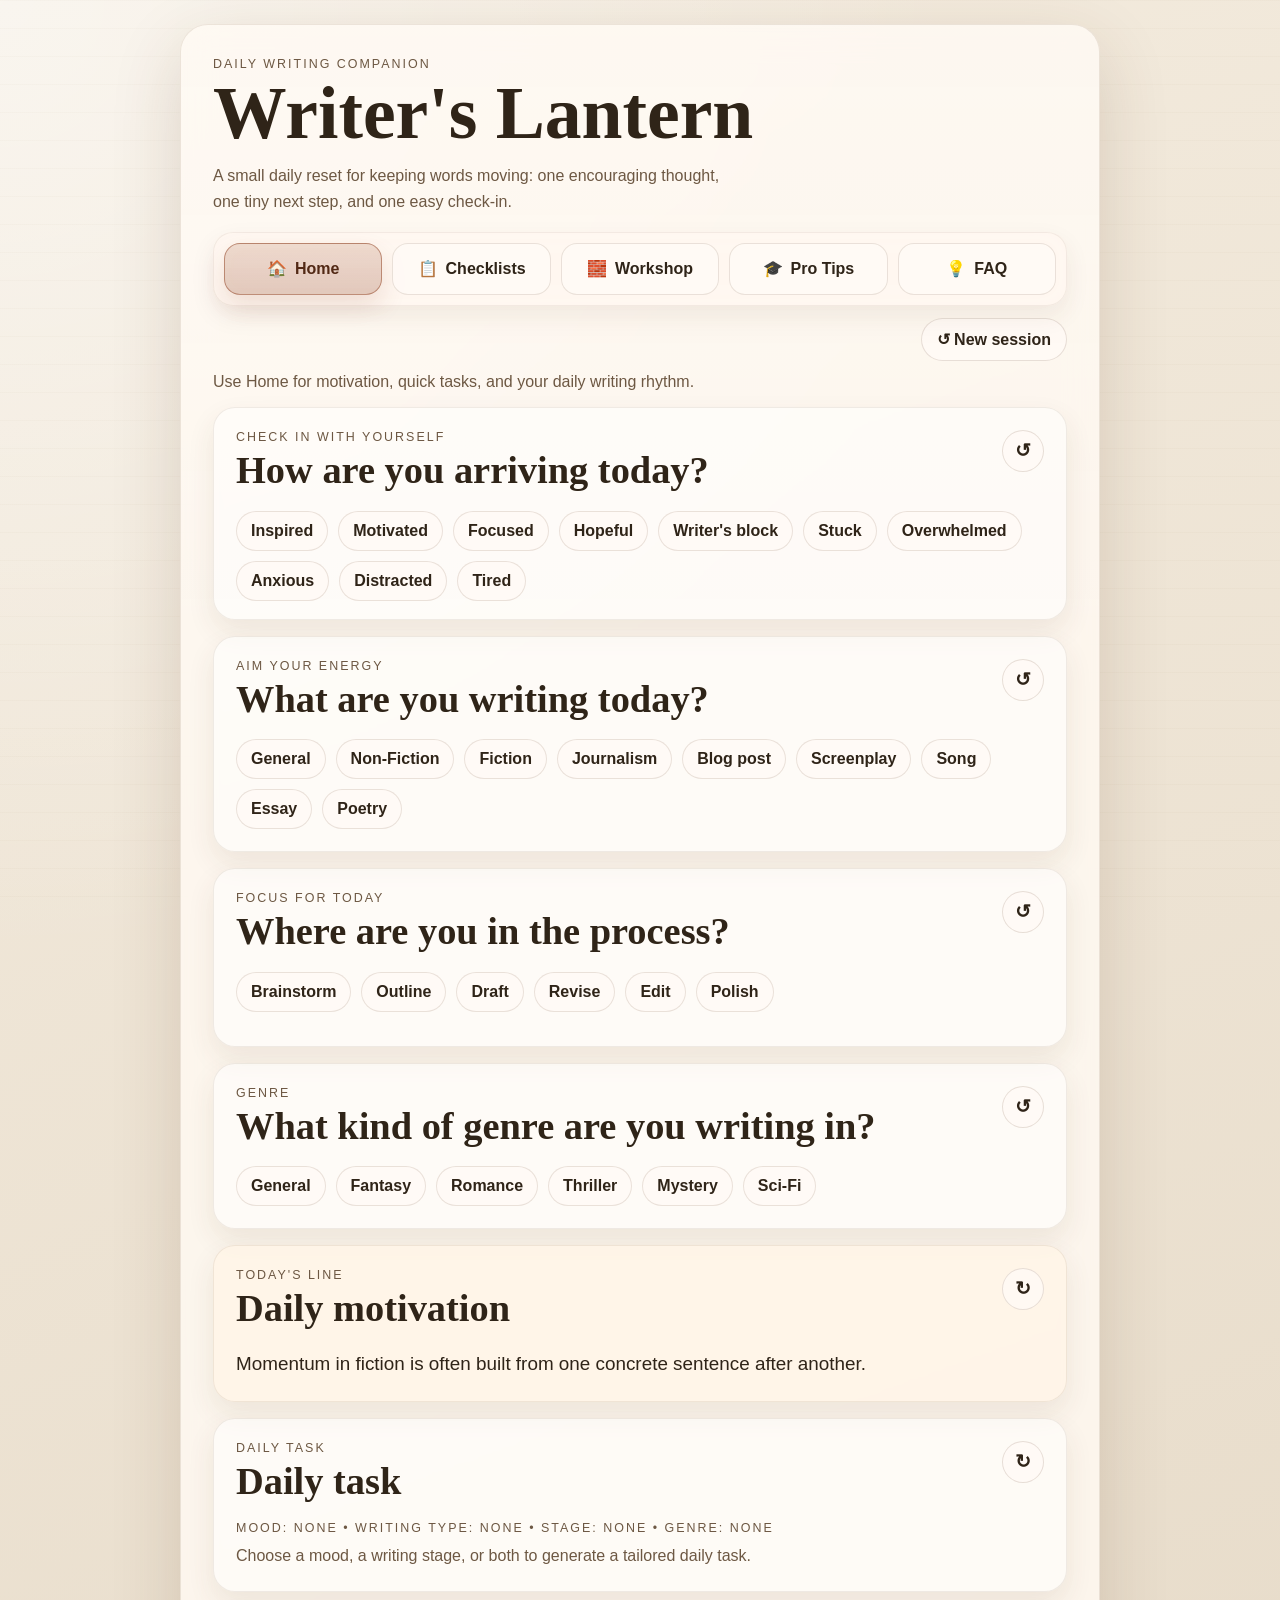
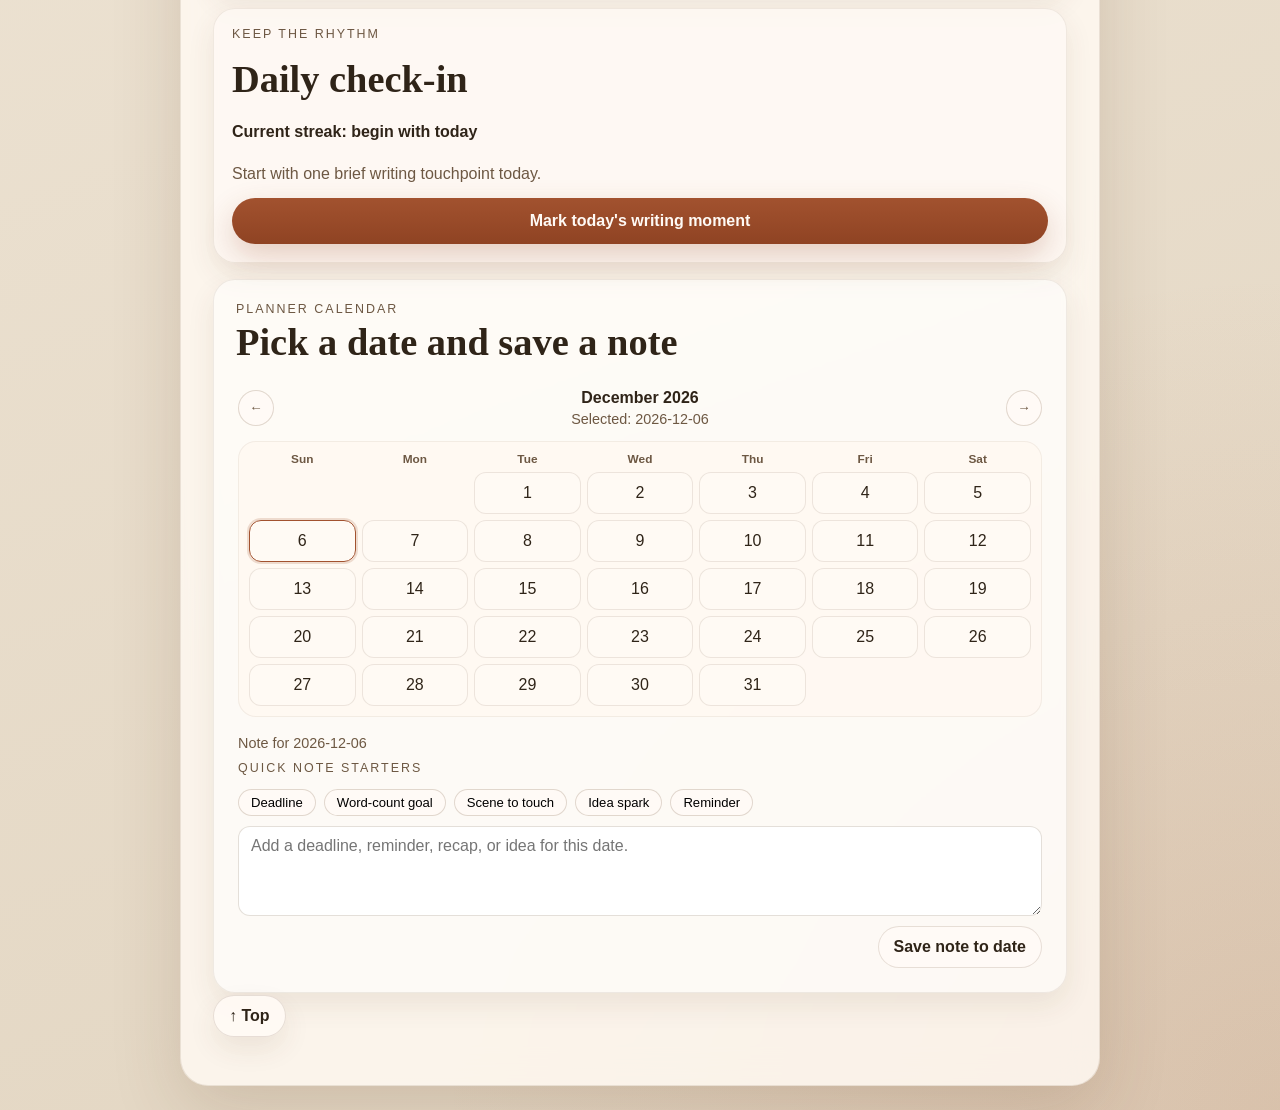
==== docs/index.html @ 7773a400 "style: keep mobile nav fully visible" ====
<!DOCTYPE html>
<html lang="en">
<head>
  <meta charset="UTF-8">
  <meta name="viewport" content="width=device-width, initial-scale=1.0">
  <title>Writer's Lantern</title>
  <style>
:root {
  --bg-top: #f4ecdf;
  --bg-bottom: #e2d5c1;
  --card: rgba(255, 250, 242, 0.84);
  --card-border: rgba(108, 78, 49, 0.12);
  --ink: #2f2418;
  --muted: #6d5843;
  --accent: #a2522f;
  --accent-strong: #8f4323;
  --panel: rgba(255, 255, 255, 0.52);
  --panel-strong: rgba(255, 244, 231, 0.82);
  --shadow: 0 24px 70px rgba(86, 52, 24, 0.16);
  --shadow-soft: 0 12px 28px rgba(86, 52, 24, 0.09);
}
* { box-sizing: border-box; }
body {
  margin: 0;
  min-height: 100vh;
  font-family: "Avenir Next", "Segoe UI", sans-serif;
  color: var(--ink);
  -webkit-font-smoothing: antialiased;
  text-rendering: optimizeLegibility;
  background:
    radial-gradient(circle at top left, rgba(255, 255, 255, 0.5), transparent 32%),
    radial-gradient(circle at bottom right, rgba(162, 82, 47, 0.15), transparent 28%),
    linear-gradient(160deg, var(--bg-top), var(--bg-bottom));
}
body::before {
  content: "";
  position: fixed;
  inset: 0;
  pointer-events: none;
  background-image: linear-gradient(rgba(84, 60, 39, 0.04) 1px, transparent 1px);
  background-size: 100% 28px;
  opacity: 0.5;
}
.app-shell {
  min-height: 100vh;
  display: grid;
  place-items: center;
  padding: 24px;
}
.card {
  width: min(920px, 100%);
  padding: 32px;
  border: 1px solid var(--card-border);
  border-radius: 28px;
  background: var(--card);
  backdrop-filter: blur(16px);
  box-shadow: var(--shadow);
  position: relative;
  overflow: hidden;
}
.card::after {
  content: "";
  position: absolute;
  inset: 0;
  pointer-events: none;
  background: linear-gradient(180deg, rgba(255,255,255,0.12), transparent 24%);
}
.card > * {
  position: relative;
  z-index: 1;
}
.eyebrow, .panel-label {
  margin: 0 0 8px;
  font-size: 0.78rem;
  letter-spacing: 0.16em;
  text-transform: uppercase;
  color: var(--muted);
}
h1, h2 {
  font-family: Georgia, "Times New Roman", serif;
  margin: 0;
  line-height: 0.95;
}
h1 { font-size: clamp(2.8rem, 7vw, 4.6rem); margin-bottom: 14px; }
h2 { font-size: clamp(1.8rem, 4.2vw, 2.4rem); margin-bottom: 10px; }
.intro, .motivation-message, .prompt-text, .streak-text, .checkin-note {
  margin: 0;
  line-height: 1.6;
  color: var(--ink);
}
.intro { max-width: 58ch; margin-bottom: 10px; color: var(--muted); }
.panel, .checkin-row {
  border-radius: 22px;
  padding: 22px;
  margin-top: 16px;
  border: 1px solid rgba(108, 78, 49, 0.1);
  box-shadow: var(--shadow-soft);
}
.top-nav {
  position: sticky;
  top: 12px;
  z-index: 20;
  display: grid;
  grid-template-columns: repeat(auto-fit, minmax(130px, 1fr));
  gap: 10px;
  margin: 18px 0 12px;
  padding: 10px;
  border-radius: 20px;
  background: rgba(255, 248, 241, 0.88);
  backdrop-filter: blur(14px);
  border: 1px solid rgba(108, 78, 49, 0.08);
  box-shadow: 0 10px 24px rgba(86, 52, 24, 0.08);
}
.utility-row {
  display: flex;
  justify-content: flex-end;
  margin-bottom: 12px;
}
.utility-row .secondary-button {
  display: inline-flex;
  align-items: center;
  gap: 6px;
}
.nav-button {
  border: 1px solid rgba(108, 78, 49, 0.14);
  border-radius: 16px;
  padding: 12px 10px;
  background: rgba(255, 250, 245, 0.9);
  color: var(--ink);
  font: inherit;
  font-weight: 700;
  cursor: pointer;
  display: flex;
  align-items: center;
  justify-content: center;
  gap: 8px;
  min-height: 52px;
  transition: transform 140ms ease, box-shadow 140ms ease, border-color 140ms ease, background 140ms ease;
}
.nav-button:hover,
.nav-button:focus-visible {
  transform: translateY(-1px);
  border-color: rgba(162, 82, 47, 0.4);
  box-shadow: 0 10px 24px rgba(86, 52, 24, 0.08);
}
.nav-button.is-active {
  background: linear-gradient(180deg, rgba(162, 82, 47, 0.18), rgba(143, 67, 35, 0.26));
  border-color: rgba(143, 67, 35, 0.5);
  color: #522915;
  box-shadow: 0 12px 26px rgba(143, 67, 35, 0.14);
}
.nav-icon {
  font-size: 1rem;
  line-height: 1;
}
.page-section { display: none; }
.page-section.is-active { display: block; }
.page-intro {
  margin: 10px 0 0;
  color: var(--muted);
}
.back-to-top {
  position: sticky;
  bottom: 16px;
  margin-top: 18px;
  margin-left: auto;
  display: inline-flex;
  align-items: center;
  justify-content: center;
  gap: 8px;
  box-shadow: var(--shadow-soft);
}
.panel-header-row {
  display: flex;
  align-items: start;
  justify-content: space-between;
  gap: 16px;
  margin-bottom: 12px;
}
.checklist-toggle {
  width: 100%;
  display: flex;
  align-items: center;
  justify-content: space-between;
  gap: 16px;
  border: 0;
  background: transparent;
  padding: 0;
  color: inherit;
  text-align: left;
  cursor: pointer;
}
.checklist-toggle-icon {
  font-size: 2rem;
  line-height: 1;
  color: var(--accent-strong);
}
.checklist-content {
  overflow: auto;
  transition: max-height 180ms ease, opacity 180ms ease, margin-top 180ms ease;
  max-height: 60vh;
  opacity: 1;
  margin-top: 12px;
  padding-right: 4px;
}
.checklist-content.is-collapsed {
  overflow: hidden;
  max-height: 0;
  opacity: 0;
  margin-top: 0;
  padding-right: 0;
}
.secondary-button, .genre-select {
  border: 1px solid rgba(108, 78, 49, 0.16);
  border-radius: 999px;
  background: rgba(255, 250, 245, 0.9);
  color: var(--ink);
  font: inherit;
}
.secondary-button {
  padding: 11px 15px;
  font-weight: 700;
  cursor: pointer;
}
.icon-button {
  width: 42px;
  height: 42px;
  min-width: 42px;
  display: inline-flex;
  align-items: center;
  justify-content: center;
  padding: 0;
  font-size: 1.2rem;
  line-height: 1;
}
.secondary-button:hover,
.secondary-button:focus-visible,
.genre-select:hover,
.genre-select:focus-visible,
.mood-button:hover,
.mood-button:focus-visible,
.mode-button:hover,
.mode-button:focus-visible,
.writing-type-button:hover,
.writing-type-button:focus-visible,
.genre-button:hover,
.genre-button:focus-visible {
  border-color: rgba(162, 82, 47, 0.45);
  box-shadow: 0 10px 24px rgba(86, 52, 24, 0.08);
}
.secondary-button:focus-visible,
.genre-select:focus-visible,
.mood-button:focus-visible,
.mode-button:focus-visible,
.writing-type-button:focus-visible,
.genre-button:focus-visible,
.checkin-button:focus-visible {
  outline: 3px solid rgba(162, 82, 47, 0.18);
  outline-offset: 2px;
}
.genre-select-wrap { display: flex; flex-direction: column; gap: 6px; min-width: 130px; }
.genre-label {
  font-size: 0.78rem;
  letter-spacing: 0.08em;
  text-transform: uppercase;
  color: var(--muted);
}
.genre-select { padding: 10px 14px; }
.checklist-sections { display: grid; gap: 14px; }
.checklist-group {
  padding: 16px;
  border-radius: 18px;
  background: rgba(255, 250, 245, 0.72);
  border: 1px solid rgba(108, 78, 49, 0.08);
}
.checklist-group-title { margin: 0 0 12px; font-size: 1.05rem; color: var(--ink); }
.checklist-items { display: grid; gap: 10px; }
.checklist-item {
  display: flex;
  gap: 10px;
  align-items: start;
  color: var(--muted);
  line-height: 1.45;
}
.checklist-item-rich span {
  display: grid;
  gap: 4px;
}
.checklist-help {
  display: block;
  color: var(--muted);
  font-size: 0.92rem;
  line-height: 1.45;
}
.checklist-reset-wrap {
  margin: 0 0 12px;
  display: flex;
  justify-content: flex-end;
  position: sticky;
  top: 0;
  z-index: 2;
  background: rgba(255, 250, 245, 0.92);
  padding-bottom: 8px;
}
.checklist-reset-button {
  padding: 9px 13px;
  font-size: 0.92rem;
}
.checklist-item input { margin-top: 3px; accent-color: var(--accent); }
.mood-panel { padding-bottom: 18px; }
.mood-picker { display: flex; flex-wrap: wrap; gap: 10px; }
.mood-button,
.mode-button,
.writing-type-button,
.genre-button {
  border: 1px solid rgba(108, 78, 49, 0.14);
  border-radius: 999px;
  padding: 10px 14px;
  background: rgba(255, 250, 245, 0.9);
  color: var(--ink);
  font: inherit;
  font-weight: 600;
  cursor: pointer;
  transition: transform 140ms ease, background 140ms ease, border-color 140ms ease, box-shadow 140ms ease;
}
.mood-button.is-active,
.mode-button.is-active,
.writing-type-button.is-active,
.genre-button.is-active {
  background: linear-gradient(180deg, rgba(162, 82, 47, 0.16), rgba(143, 67, 35, 0.22));
  border-color: rgba(143, 67, 35, 0.42);
}
.mode-note {
  margin-top: 12px;
}
.template-text {
  margin: 0;
  white-space: pre-line;
  color: var(--muted);
  line-height: 1.5;
}
.panel-highlight { background: var(--panel-strong); }
.panel-soft { background: var(--panel); }
.motivation-message { font-size: 1.18rem; }
.prompt-text { color: var(--muted); }
.checkin-row {
  display: flex;
  flex-direction: column;
  gap: 18px;
  background: rgba(255, 250, 245, 0.72);
  padding: 18px;
  border-radius: 22px;
  border: 1px solid rgba(108, 78, 49, 0.1);
}
.checkin-content {
  display: flex;
  flex-direction: column;
  gap: 12px;
}
.streak-text { font-weight: 700; margin-bottom: 4px; }
.checkin-note { color: var(--muted); }
.checkin-button {
  border: 0;
  border-radius: 999px;
  padding: 14px 18px;
  min-width: 220px;
  font: inherit;
  font-weight: 700;
  color: #fffaf5;
  background: linear-gradient(180deg, var(--accent), var(--accent-strong));
  box-shadow: 0 12px 30px rgba(143, 67, 35, 0.24);
  cursor: pointer;
  transition: transform 140ms ease, box-shadow 140ms ease, opacity 140ms ease;
}
.agenda-field {
  width: 100%;
  border: 1px solid rgba(108, 78, 49, 0.18);
  border-radius: 12px;
  padding: 10px 12px;
  font: inherit;
  resize: vertical;
  min-height: 60px;
}
.agenda-field.is-saved {
  border-color: rgba(23, 125, 61, 0.6);
  box-shadow: 0 0 0 2px rgba(23, 125, 61, 0.1);
}
.agenda-chips {
  border-top: 1px solid rgba(108, 78, 49, 0.12);
  padding-top: 12px;
  display: flex;
  flex-direction: column;
  gap: 6px;
}
.agenda-chip-list {
  display: flex;
  flex-wrap: wrap;
  gap: 8px;
}
.agenda-chip {
  border: 1px solid rgba(108, 78, 49, 0.2);
  border-radius: 999px;
  padding: 5px 12px;
  background: rgba(255, 250, 245, 0.9);
  font-size: 0.82rem;
  cursor: pointer;
}
.planner-calendar {
  display: flex;
  flex-direction: column;
  gap: 14px;
  padding: 6px 2px 2px;
}
.planner-calendar-header {
  display: flex;
  align-items: center;
  justify-content: space-between;
  gap: 10px;
}
.planner-calendar-title-wrap {
  flex: 1;
  text-align: center;
}
.planner-calendar-title {
  font-weight: 700;
}
.planner-calendar-subtitle,
.planner-note-label {
  margin: 4px 0 0;
  color: var(--muted);
  font-size: 0.9rem;
}
.calendar-nav {
  border: 1px solid rgba(108, 78, 49, 0.2);
  background: rgba(255, 250, 245, 0.9);
  color: var(--muted);
  border-radius: 50%;
  width: 36px;
  height: 36px;
  display: inline-flex;
  align-items: center;
  justify-content: center;
  font-weight: 700;
  cursor: pointer;
}
.planner-calendar-grid {
  display: grid;
  grid-template-columns: repeat(7, minmax(0, 1fr));
  gap: 6px;
  padding: 10px;
  border-radius: 18px;
  background: rgba(255, 248, 241, 0.72);
  border: 1px solid rgba(108, 78, 49, 0.08);
}
.planner-calendar-day-name {
  text-align: center;
  font-size: 0.74rem;
  font-weight: 700;
  color: var(--muted);
}
.planner-calendar-day {
  border: 1px solid rgba(108, 78, 49, 0.12);
  border-radius: 12px;
  min-height: 42px;
  background: rgba(255, 250, 245, 0.82);
  cursor: pointer;
  font: inherit;
  color: var(--ink);
  position: relative;
  transition: transform 120ms ease, border-color 120ms ease, box-shadow 120ms ease, background 120ms ease;
}
.planner-calendar-day:hover,
.planner-calendar-day:focus-visible {
  transform: translateY(-1px);
  border-color: rgba(162, 82, 47, 0.35);
  box-shadow: 0 8px 18px rgba(86, 52, 24, 0.08);
}
.planner-calendar-day.is-empty {
  visibility: hidden;
}
.planner-calendar-day.is-today {
  border-color: var(--accent);
}
.planner-calendar-day.is-selected {
  box-shadow: 0 0 0 2px rgba(162, 82, 47, 0.18);
  border-color: var(--accent);
}
.planner-calendar-day.is-logged {
  background: rgba(27, 143, 60, 0.14);
  border-color: rgba(27, 143, 60, 0.3);
}
.planner-calendar-day.has-note::after {
  content: "";
  position: absolute;
  bottom: 5px;
  left: 50%;
  transform: translateX(-50%);
  width: 6px;
  height: 6px;
  border-radius: 50%;
  background: var(--accent-strong);
}
.planner-note-panel {
  display: flex;
  flex-direction: column;
  gap: 10px;
}
.planner-chips {
  border-top: 0;
  padding-top: 0;
}
.planner-note-input {
  width: 100%;
  border: 1px solid rgba(108, 78, 49, 0.18);
  border-radius: 12px;
  padding: 10px 12px;
  font: inherit;
  resize: vertical;
  min-height: 90px;
}
.planner-note-actions {
  display: flex;
  flex-wrap: wrap;
  gap: 8px;
  justify-content: flex-end;
}
.checkin-button:hover:not(:disabled), .checkin-button:focus-visible:not(:disabled) {
  transform: translateY(-1px);
  box-shadow: 0 18px 34px rgba(143, 67, 35, 0.28);
}
.checkin-button:disabled { cursor: default; opacity: 0.72; }
@keyframes panelFlash {
  from { box-shadow: 0 0 0 0 rgba(162, 82, 47, 0.22); }
  to { box-shadow: none; }
}
.checklist-content:not(.is-collapsed) {
  animation: panelFlash 260ms ease;
}
@media (max-width: 720px) {
  .app-shell { padding: 12px; }
  .card {
    padding: 18px;
    border-radius: 22px;
  }
  .top-nav {
    top: 8px;
    display: grid;
    grid-template-columns: repeat(5, minmax(0, 1fr));
    overflow: visible;
    gap: 7px;
    padding: 7px;
    border-radius: 16px;
  }
  .nav-button {
    min-width: 0;
    min-height: 60px;
    font-size: 0.74rem;
    padding: 8px 5px;
    flex-direction: column;
    gap: 4px;
  }
  .nav-icon { font-size: 0.95rem; }
  .panel,
  .checkin-row {
    padding: 15px;
    margin-top: 12px;
    border-radius: 18px;
  }
  .panel-header-row {
    align-items: flex-start;
    flex-direction: row;
    justify-content: space-between;
    gap: 10px;
  }
  h2 {
    line-height: 1.05;
    font-size: clamp(1.55rem, 7vw, 2.05rem);
    margin-bottom: 6px;
  }
  .checklist-toggle-icon {
    font-size: 1.55rem;
  }
  .page-intro,
  .intro,
  .motivation-message,
  .prompt-text,
  .streak-text,
  .checkin-note { font-size: 0.97rem; }
  .mood-picker {
    gap: 8px;
  }
  .checkin-row {
    gap: 12px;
  }
  .checkin-content {
    gap: 8px;
  }
  .mood-button,
  .mode-button,
  .writing-type-button,
  .genre-button {
    min-height: 44px;
    padding: 10px 12px;
  }
  .secondary-button:not(.icon-button), .checkin-button, .genre-select-wrap, .genre-select {
    width: 100%;
    min-width: 0;
  }
  .icon-button {
    align-self: flex-start;
  }
  .planner-calendar-grid {
    gap: 5px;
    padding: 8px;
  }
  .planner-calendar-day {
    min-height: 38px;
    border-radius: 10px;
    font-size: 0.92rem;
  }
  .planner-note-actions {
    flex-direction: column;
    align-items: stretch;
  }
  .back-to-top {
    position: static;
    width: 100%;
    margin-top: 14px;
  }
}
  </style>
</head>
<body>
  <main class="app-shell">
    <section class="card" aria-labelledby="app-title">
      <p class="eyebrow">Daily writing companion</p>
      <h1 id="app-title">Writer's Lantern</h1>
      <p class="intro">
        A small daily reset for keeping words moving: one encouraging thought, one tiny next step,
        and one easy check-in.
      </p>

      <nav class="top-nav" aria-label="App sections">
        <button class="nav-button is-active" type="button" data-page="home"><span class="nav-icon">🏠</span><span>Home</span></button>
        <button class="nav-button" type="button" data-page="checklists"><span class="nav-icon">📋</span><span>Checklists</span></button>
        <button class="nav-button" type="button" data-page="builders"><span class="nav-icon">🧱</span><span>Workshop</span></button>
        <button class="nav-button" type="button" data-page="protips"><span class="nav-icon">🎓</span><span>Pro Tips</span></button>
        <button class="nav-button" type="button" data-page="faq"><span class="nav-icon">💡</span><span>FAQ</span></button>
      </nav>

      <div class="utility-row">
        <button id="clear-all-button" class="secondary-button" type="button" title="Clear all selections and collapse panels">↺ New session</button>
      </div>

      <section id="page-home" class="page-section is-active" aria-label="Home page">
        <p class="page-intro">Use Home for motivation, quick tasks, and your daily writing rhythm.</p>
        <section class="panel panel-soft mood-panel" aria-labelledby="mood-heading">
          <div class="panel-header-row">
            <div>
              <p class="panel-label">Check in with yourself</p>
              <h2 id="mood-heading">How are you arriving today?</h2>
            </div>
            <button id="mood-reset-button" class="secondary-button icon-button" type="button" aria-label="Clear selected mood" title="Clear selected mood">↺</button>
          </div>
          <div id="mood-picker" class="mood-picker" role="radiogroup" aria-label="Choose your writing mood">
            <button class="mood-button" type="button" data-mood="inspired">Inspired</button>
            <button class="mood-button" type="button" data-mood="motivated">Motivated</button>
            <button class="mood-button" type="button" data-mood="focused">Focused</button>
            <button class="mood-button" type="button" data-mood="hopeful">Hopeful</button>
            <button class="mood-button" type="button" data-mood="blocked">Writer's block</button>
            <button class="mood-button" type="button" data-mood="stuck">Stuck</button>
            <button class="mood-button" type="button" data-mood="overwhelmed">Overwhelmed</button>
            <button class="mood-button" type="button" data-mood="anxious">Anxious</button>
            <button class="mood-button" type="button" data-mood="distracted">Distracted</button>
            <button class="mood-button" type="button" data-mood="tired">Tired</button>
          </div>
        </section>

        <section class="panel panel-soft" aria-labelledby="writing-type-heading">
          <div class="panel-header-row">
            <div>
              <p class="panel-label">Aim your energy</p>
              <h2 id="writing-type-heading">What are you writing today?</h2>
            </div>
            <button id="writing-type-reset-button" class="secondary-button icon-button" type="button" aria-label="Clear selected writing type" title="Clear selected writing type">↺</button>
          </div>
          <div id="writing-type-picker" class="mood-picker" role="radiogroup" aria-label="Choose your writing type">
            <button class="writing-type-button" type="button" data-writing-type="general">General</button>
            <button class="writing-type-button" type="button" data-writing-type="nonfiction">Non-Fiction</button>
            <button class="writing-type-button" type="button" data-writing-type="fiction">Fiction</button>
            <button class="writing-type-button" type="button" data-writing-type="journalism">Journalism</button>
            <button class="writing-type-button" type="button" data-writing-type="blog">Blog post</button>
            <button class="writing-type-button" type="button" data-writing-type="screenplay">Screenplay</button>
            <button class="writing-type-button" type="button" data-writing-type="song">Song</button>
            <button class="writing-type-button" type="button" data-writing-type="essay">Essay</button>
            <button class="writing-type-button" type="button" data-writing-type="poetry">Poetry</button>
          </div>
        </section>

        <section class="panel panel-soft" aria-labelledby="mode-heading">
          <div class="panel-header-row">
            <div>
              <p class="panel-label">Focus for today</p>
              <h2 id="mode-heading">Where are you in the process?</h2>
            </div>
            <button id="stage-reset-button" class="secondary-button icon-button" type="button" aria-label="Clear selected writing stage" title="Clear selected writing stage">↺</button>
          </div>
          <div id="mode-picker" class="mood-picker" role="radiogroup" aria-label="Choose your writing mode">
            <button class="mode-button" type="button" data-mode="brainstorm">Brainstorm</button>
            <button class="mode-button" type="button" data-mode="outline">Outline</button>
            <button class="mode-button" type="button" data-mode="draft">Draft</button>
            <button class="mode-button" type="button" data-mode="revise">Revise</button>
            <button class="mode-button" type="button" data-mode="edit">Edit</button>
            <button class="mode-button" type="button" data-mode="polish">Polish</button>
          </div>
          <p id="mode-note" class="prompt-text mode-note"></p>
        </section>

        <section class="panel panel-soft" aria-labelledby="genre-home-heading">
          <div class="panel-header-row">
            <div>
              <p class="panel-label">Genre</p>
              <h2 id="genre-home-heading">What kind of genre are you writing in?</h2>
            </div>
            <button id="genre-reset-button" class="secondary-button icon-button" type="button" aria-label="Clear selected genre" title="Clear selected genre">↺</button>
          </div>
          <div id="genre-picker" class="mood-picker" role="radiogroup" aria-label="Choose your genre">
            <button class="genre-button" type="button" data-genre="general">General</button>
            <button class="genre-button" type="button" data-genre="fantasy">Fantasy</button>
            <button class="genre-button" type="button" data-genre="romance">Romance</button>
            <button class="genre-button" type="button" data-genre="thriller">Thriller</button>
            <button class="genre-button" type="button" data-genre="mystery">Mystery</button>
            <button class="genre-button" type="button" data-genre="scifi">Sci-Fi</button>
          </div>
        </section>

        <section class="panel panel-highlight" aria-labelledby="motivation-heading">
          <div class="panel-header-row">
            <div>
              <p class="panel-label">Today's line</p>
              <h2 id="motivation-heading">Daily motivation</h2>
            </div>
            <button id="motivation-generate-button" class="secondary-button icon-button" type="button" aria-label="Generate another daily motivation" title="Generate another daily motivation">↻</button>
          </div>
          <p id="motivation-message" class="motivation-message">Choose a mood to generate today’s writer motivation.</p>
        </section>

        <section class="panel panel-soft" aria-labelledby="prompt-heading">
          <div class="panel-header-row">
            <div>
              <p class="panel-label">Daily task</p>
              <h2 id="prompt-heading">What to write next</h2>
            </div>
            <button id="generate-button" class="secondary-button icon-button" type="button" aria-label="Generate another nudge" title="Generate another nudge">↻</button>
          </div>
          <p id="quick-task-context" class="panel-label">Shaped by your mood, writing type, stage, and genre</p>
          <p id="writing-prompt" class="prompt-text"></p>
        </section>

        <section class="checkin-row" aria-labelledby="checkin-heading">
          <div class="checkin-content">
            <p class="panel-label">Keep the rhythm</p>
            <h2 id="checkin-heading">Daily check-in</h2>
            <p id="streak-text" class="streak-text"></p>
            <p id="checkin-note" class="checkin-note"></p>
            <button id="checkin-button" class="checkin-button" type="button">Mark today's writing moment</button>
          </div>
        </section>

        <section class="panel panel-soft" aria-labelledby="planner-calendar-heading">
          <div class="panel-header-row">
            <div>
              <p class="panel-label">Planner calendar</p>
              <h2 id="planner-calendar-heading">Pick a date and save a note</h2>
            </div>
          </div>
          <div class="planner-calendar">
            <div class="planner-calendar-header">
              <button id="calendar-prev" class="calendar-nav" type="button" aria-label="Previous month">←</button>
              <div class="planner-calendar-title-wrap">
                <div id="planner-calendar-title" class="planner-calendar-title"></div>
                <p id="planner-calendar-subtitle" class="planner-calendar-subtitle">Select a date for a reminder, deadline, or idea.</p>
              </div>
              <button id="calendar-next" class="calendar-nav" type="button" aria-label="Next month">→</button>
            </div>
            <div id="planner-calendar-grid" class="planner-calendar-grid" role="grid" aria-live="polite"></div>
            <div class="planner-note-panel">
              <p id="planner-note-label" class="planner-note-label">Note for selected date</p>
              <div class="agenda-chips planner-chips">
                <p class="panel-label">Quick note starters</p>
                <div class="agenda-chip-list">
                  <button type="button" class="agenda-chip" data-agenda-chip="Deadline: ">Deadline</button>
                  <button type="button" class="agenda-chip" data-agenda-chip="Word-count goal: ">Word-count goal</button>
                  <button type="button" class="agenda-chip" data-agenda-chip="Scene to touch: ">Scene to touch</button>
                  <button type="button" class="agenda-chip" data-agenda-chip="Idea spark: ">Idea spark</button>
                  <button type="button" class="agenda-chip" data-agenda-chip="Reminder: ">Reminder</button>
                </div>
              </div>
              <textarea id="planner-note-input" class="planner-note-input" rows="3" placeholder="Add a deadline, reminder, recap, or idea for this date."></textarea>
              <div class="planner-note-actions">
                <button id="planner-note-save" class="secondary-button" type="button">Save note to date</button>
              </div>
            </div>
          </div>
        </section>
      </section>

      <section id="page-builders" class="page-section" aria-label="Builders page">
        <p class="page-intro">Use Workshop to build the core parts of what you're writing, one important step at a time.</p>

        <section class="panel panel-soft" aria-labelledby="story-builder-heading">
          <button id="story-builder-toggle" class="checklist-toggle" type="button" aria-expanded="false" aria-controls="story-builder-content">
            <span>
              <p class="panel-label">Story</p>
              <h2 id="story-builder-heading">Build your story</h2>
            </span>
            <span id="story-builder-toggle-icon" class="checklist-toggle-icon">+</span>
          </button>
          <div id="story-builder-content" class="checklist-content is-collapsed">
            <div id="story-builder-sections" class="checklist-sections"></div>
          </div>
        </section>

        <section class="panel panel-soft" aria-labelledby="character-builder-heading">
        <button id="character-builder-toggle" class="checklist-toggle" type="button" aria-expanded="false" aria-controls="character-builder-content">
          <span>
            <p class="panel-label">Character</p>
            <h2 id="character-builder-heading">Build your character</h2>
          </span>
          <span id="character-builder-toggle-icon" class="checklist-toggle-icon">+</span>
        </button>
        <div id="character-builder-content" class="checklist-content is-collapsed">
          <div id="character-builder-sections" class="checklist-sections"></div>
        </div>
      </section>

      <section class="panel panel-soft" aria-labelledby="scene-builder-heading">
        <button id="scene-builder-toggle" class="checklist-toggle" type="button" aria-expanded="false" aria-controls="scene-builder-content">
          <span>
            <p class="panel-label">Scene</p>
            <h2 id="scene-builder-heading">Build your scene</h2>
          </span>
          <span id="scene-builder-toggle-icon" class="checklist-toggle-icon">+</span>
        </button>
        <div id="scene-builder-content" class="checklist-content is-collapsed">
          <div id="scene-builder-sections" class="checklist-sections"></div>
        </div>
      </section>

      </section>

      <section id="page-checklists" class="page-section" aria-label="Checklists page">
        <p class="page-intro">Use Checklists to review the essentials of what you're writing so you do not miss important steps.</p>

        <section class="panel panel-soft" aria-labelledby="checklist-heading">
          <button id="checklist-toggle" class="checklist-toggle" type="button" aria-expanded="false" aria-controls="checklist-content">
            <span>
              <h2 id="checklist-heading">Writer's checklist</h2>
            </span>
            <span id="checklist-toggle-icon" class="checklist-toggle-icon">+</span>
          </button>
          <div id="checklist-content" class="checklist-content is-collapsed">
            <div id="checklist-sections" class="checklist-sections"></div>
          </div>
        </section>

        <section class="panel panel-soft" aria-labelledby="first-chapter-heading">
          <button id="first-chapter-toggle" class="checklist-toggle" type="button" aria-expanded="false" aria-controls="first-chapter-content">
            <span>
              <h2 id="first-chapter-heading">Opening</h2>
            </span>
            <span id="first-chapter-toggle-icon" class="checklist-toggle-icon">+</span>
          </button>
          <div id="first-chapter-content" class="checklist-content is-collapsed">
            <div id="first-chapter-sections" class="checklist-sections"></div>
          </div>
        </section>

        <section class="panel panel-soft" aria-labelledby="revision-checklist-heading">
          <button id="revision-checklist-toggle" class="checklist-toggle" type="button" aria-expanded="false" aria-controls="revision-checklist-content">
            <span>
              <h2 id="revision-checklist-heading">Revision</h2>
            </span>
            <span id="revision-checklist-toggle-icon" class="checklist-toggle-icon">+</span>
          </button>
          <div id="revision-checklist-content" class="checklist-content is-collapsed">
            <div id="revision-checklist-sections" class="checklist-sections"></div>
          </div>
        </section>

        <section class="panel panel-soft" aria-labelledby="plot-hole-heading">
          <button id="plot-hole-toggle" class="checklist-toggle" type="button" aria-expanded="false" aria-controls="plot-hole-content">
            <span>
              <h2 id="plot-hole-heading">Structure</h2>
            </span>
            <span id="plot-hole-toggle-icon" class="checklist-toggle-icon">+</span>
          </button>
          <div id="plot-hole-content" class="checklist-content is-collapsed">
            <div id="plot-hole-sections" class="checklist-sections"></div>
          </div>
        </section>

        <section class="panel panel-soft" aria-labelledby="character-consistency-heading">
          <button id="character-consistency-toggle" class="checklist-toggle" type="button" aria-expanded="false" aria-controls="character-consistency-content">
            <span>
              <h2 id="character-consistency-heading">Voice & consistency</h2>
            </span>
            <span id="character-consistency-toggle-icon" class="checklist-toggle-icon">+</span>
          </button>
          <div id="character-consistency-content" class="checklist-content is-collapsed">
            <div id="character-consistency-sections" class="checklist-sections"></div>
          </div>
        </section>
      </section>

      <section id="page-protips" class="page-section" aria-label="Pro tips page">
        <p class="page-intro">Use Pro Tips for professional craft advice and stronger starter templates.</p>

        <section class="panel panel-soft" aria-labelledby="template-heading">
          <button id="template-toggle" class="checklist-toggle" type="button" aria-expanded="false" aria-controls="template-content">
            <span>
              <p class="panel-label">Templates</p>
              <h2 id="template-heading">Professional starter templates</h2>
            </span>
            <span id="template-toggle-icon" class="checklist-toggle-icon">+</span>
          </button>
          <div id="template-content" class="checklist-content is-collapsed">
            <div id="template-sections" class="checklist-sections"></div>
          </div>
        </section>

        <section class="panel panel-soft" aria-labelledby="pro-tips-heading">
          <button id="pro-tips-toggle" class="checklist-toggle" type="button" aria-expanded="false" aria-controls="pro-tips-content">
            <span>
              <p class="panel-label">Professional craft</p>
              <h2 id="pro-tips-heading">Professional tips</h2>
            </span>
            <span id="pro-tips-toggle-icon" class="checklist-toggle-icon">+</span>
          </button>
          <div id="pro-tips-content" class="checklist-content is-collapsed">
            <div id="pro-tips-sections" class="checklist-sections"></div>
          </div>
        </section>

        <section class="panel panel-soft" aria-labelledby="craft-guide-heading">
          <button id="craft-guide-toggle" class="checklist-toggle" type="button" aria-expanded="false" aria-controls="craft-guide-content">
            <span>
              <p class="panel-label">Writing craft</p>
              <h2 id="craft-guide-heading">Grammar + style guide</h2>
            </span>
            <span id="craft-guide-toggle-icon" class="checklist-toggle-icon">+</span>
          </button>
          <div id="craft-guide-content" class="checklist-content is-collapsed">
            <div id="craft-guide-sections" class="checklist-sections"></div>
          </div>
        </section>
      </section>

      <section id="page-faq" class="page-section" aria-label="Help page">
        <p class="page-intro">Use Help like a support center: troubleshoot first, check unfamiliar terms, then browse common questions.</p>

        <section class="panel panel-soft" aria-labelledby="problem-heading">
          <button id="problem-toggle" class="checklist-toggle" type="button" aria-expanded="false" aria-controls="problem-content">
            <span>
              <p class="panel-label">Problems</p>
              <h2 id="problem-heading">I'm stuck because…</h2>
            </span>
            <span id="problem-toggle-icon" class="checklist-toggle-icon">+</span>
          </button>
          <div id="problem-content" class="checklist-content is-collapsed">
            <div id="problem-sections" class="checklist-sections"></div>
          </div>
        </section>

        <section class="panel panel-soft" aria-labelledby="terms-guide-heading">
          <button id="terms-guide-toggle" class="checklist-toggle" type="button" aria-expanded="false" aria-controls="terms-guide-content">
            <span>
              <p class="panel-label">Glossary</p>
              <h2 id="terms-guide-heading">Common terms</h2>
            </span>
            <span id="terms-guide-toggle-icon" class="checklist-toggle-icon">+</span>
          </button>
          <div id="terms-guide-content" class="checklist-content is-collapsed">
            <div id="terms-guide-sections" class="checklist-sections"></div>
          </div>
        </section>

        <section class="panel panel-soft" aria-labelledby="faq-heading">
          <button id="faq-toggle" class="checklist-toggle" type="button" aria-expanded="false" aria-controls="faq-content">
            <span>
              <p class="panel-label">Quick answers</p>
              <h2 id="faq-heading">FAQ</h2>
            </span>
            <span id="faq-toggle-icon" class="checklist-toggle-icon">+</span>
          </button>
          <div id="faq-content" class="checklist-content is-collapsed">
            <div id="faq-sections" class="checklist-sections"></div>
          </div>
        </section>

      </section>

      <button id="back-to-top" class="secondary-button back-to-top" type="button">↑ Top</button>
    </section>
  </main>

  <script>
(function () {
  if (typeof Element !== "undefined" && !Element.prototype.matches) {
    Element.prototype.matches = Element.prototype.msMatchesSelector || Element.prototype.webkitMatchesSelector;
  }
  if (typeof Element !== "undefined" && !Element.prototype.closest) {
    Element.prototype.closest = function (selector) {
      var el = this;
      while (el && el.nodeType === 1) {
        if (el.matches && el.matches(selector)) {
          return el;
        }
        el = el.parentElement || el.parentNode;
      }
      return null;
    };
  }
})();

window.WRITER_LANTERN_DATA = {
  motivations: [
    "A page does not need brilliance first. It needs existence first.",
    "A small scene written today does more for your novel than a perfect plan postponed again.",
    "Consistency teaches the story that you are coming back for it.",
    "Ten honest minutes can reopen a book that felt shut.",
    "Momentum in fiction is often built from one concrete sentence after another.",
    "The draft only asks for contact today, not completion.",
    "Writers keep faith with a project by returning before they feel fully ready.",
    "A tiny win still counts as proof that the work is alive.",
    "You do not need a breakthrough to make progress. You need a next line.",
    "Habit is a quieter engine than inspiration, but it carries books farther."
  ],
  moodMotivations: {
    stuck: [
      "If you feel stuck, shrink the doorway. Enter with one sentence, not a solution.",
      "Being stuck usually means the story needs movement, not judgment.",
      "You do not have to solve the whole chapter. Unblock one beat.",
      "Professional writers often move forward before they feel certain. Certainty usually arrives after motion.",
      "If the book feels foggy, return to one clear desire, one obstacle, one consequence.",
      "A scene can restart with a single choice. Find the choice and the page will usually reopen.",
      "When you feel trapped, make the story more specific, not more complicated.",
      "The next useful sentence is usually simpler than the one you are waiting for."
    ],
    tired: [
      "A tired writing day can still hold one honest paragraph.",
      "Low energy does not cancel the work. It just changes the size of today's win.",
      "When tired, aim for contact with the story, not intensity.",
      "Many books are finished by writers who learned to work in small, repeatable units.",
      "You do not need a marathon session today. You need a return.",
      "A little progress made calmly is worth more than an ideal session that never happens.",
      "Protect the habit on low-energy days; the bigger days can build on it later.",
      "Some of the best drafting advice is boring and true: sit down, do a little, come back tomorrow."
    ],
    ready: [
      "Use your momentum before perfection starts negotiating with it.",
      "When you're ready, go straight to the live wire in the scene.",
      "This is a good day to be brave before you are polished.",
      "Momentum is precious. Spend it on the page, not on worrying whether the page deserves it.",
      "Go where the pressure is highest. Strong fiction usually lives there.",
      "If you have energy today, draft the scene that changes the story's direction.",
      "A strong writing day is a good time to deepen conflict, sharpen desire, and raise stakes.",
      "Professional-level work often comes from following energy toward the most alive part of the book."
    ],
    anxious: [
      "Anxiety gets quieter once the page becomes specific.",
      "You are allowed to write badly while finding the true version.",
      "Give the fear a smaller target: one paragraph, one choice, one image.",
      "Drafting and judging are different jobs. Let drafting win for the next few minutes.",
      "You are not trying to prove you can write a whole book right now. You are writing one workable moment.",
      "Many bestselling books began as imperfect pages protected from early criticism.",
      "When the pressure spikes, narrow the task until it feels safe enough to begin.",
      "Fear often fades when the character's problem becomes more important than your self-consciousness."
    ],
    overwhelmed: [
      "When everything feels too big, reduce the work to one clear move.",
      "Overwhelm often means the task is blurry. Make it smaller and sharper.",
      "You do not need to hold the whole book at once. Hold the next beat.",
      "A useful writing day can begin with one decision, not ten.",
      "Professional progress often comes from narrowing scope before rebuilding momentum."
    ],
    uninspired: [
      "Inspiration is helpful, but return is stronger.",
      "You can write your way into interest by making the moment more specific.",
      "Curiosity often appears after the work starts, not before.",
      "If the spark is low, look for friction, surprise, or contradiction on the page.",
      "Books are often built by craft on the days mood does not cooperate."
    ],
    distracted: [
      "A distracted day needs a narrower doorway, not a harsher voice.",
      "Choose one task the brain can actually hold and finish that first.",
      "Attention returns faster when the next action is concrete.",
      "Do one clean unit of work before deciding the day is lost.",
      "A focused five minutes still counts."
    ],
    inspired: [
      "Inspiration is easiest to keep when you spend it on the page quickly.",
      "An inspired day is a good day to chase the image, conflict, or scene with the most life in it.",
      "Use inspiration before perfection starts slowing it down.",
      "When the spark is there, go straight to the part of the story that feels most alive.",
      "Inspiration becomes progress when it turns into concrete pages."
    ],
    motivated: [
      "Motivation is most useful when it becomes a clear next step.",
      "A motivated writing day is a good day to move the story, not just think about it.",
      "Use motivation on the work that matters most before it gets scattered.",
      "Momentum grows when motivation meets a specific task.",
      "Let today be about progress, not just intention."
    ],
    focused: [
      "Focus is a gift—spend it on the part of the book that most needs clarity or pressure.",
      "A focused day is a good day to make one important part of the story stronger.",
      "Use concentration on the scene, beat, or passage that will move the book most.",
      "Focused work often comes from choosing one target and staying with it.",
      "When focus is available, use it on the work with the highest story value."
    ],
    hopeful: [
      "Hope is fuel. Use it to move the story one real step forward.",
      "A hopeful writing day is a good day to reconnect with the promise of the book.",
      "Let optimism make you brave enough to begin, not precious enough to stall.",
      "Return to what made you love the idea in the first place.",
      "Hope works best when it becomes action on the page."
    ]
  },
  moodPrompts: {
    stuck: [
      "Write one sentence about what is blocking the scene, then write the next thing that physically happens.",
      "Skip the beginning and write the most change-filled moment first.",
      "Let one character say the thing everyone in the scene is avoiding.",
      "Name the protagonist's scene goal, then write the force pushing against it.",
      "If the plot feels frozen, introduce a deadline, interruption, or unwanted arrival.",
      "Draft the turning point first. Build the setup later.",
      "Ask what would make this moment worse, then put that on the page.",
      "Force a decision: choose, refuse, confess, run, hide, or attack.",
      "Write the next irreversible action, not the next explanation."
    ],
    tired: [
      "Write only three sentences: where your character is, what they want, what interrupts them.",
      "Add one sensory detail and one action beat to your current draft, then stop if you want.",
      "Set a two-minute timer and write a very rough version of the next paragraph.",
      "Write the simplest possible scene summary, then turn one line into prose.",
      "Describe the room, the mood, and the problem in under five lines.",
      "Write one line of dialogue, one reaction, and one consequence.",
      "Open your draft and only fix clarity: who, what, where.",
      "Give yourself permission to write a placeholder version of the next scene.",
      "Write the smallest useful piece of the book you can finish today."
    ],
    ready: [
      "Jump straight into the sharpest moment you've been saving and draft it before you overthink it.",
      "Write the next scene as fast as you can for five minutes without correcting anything.",
      "Raise the pressure with a new complication in the next paragraph.",
      "Draft a scene where the protagonist wants something badly and cannot get it cleanly.",
      "Write the moment that changes how the character sees the problem.",
      "Add a stronger reversal than you first planned.",
      "Write the confrontation your story has been promising.",
      "Let a hidden motive surface on the page today.",
      "Draft the version that risks being bolder than your outline."
    ],
    anxious: [
      "Write a deliberately imperfect paragraph and forbid yourself from fixing it yet.",
      "Name one concrete thing your character can see, touch, and fear right now, then build from there.",
      "Reduce the task to one exchange of dialogue and let that be enough for today.",
      "Write what happens in plain, almost clumsy language. Style can come later.",
      "Give the scene one anchor: where are we, who is here, what is wrong.",
      "Write a version that only you will ever see. Make it useful, not impressive.",
      "Focus on cause and effect: this happens, so that happens, so this choice follows.",
      "Let the character carry the emotional weight so you do not have to carry all of it as the writer."
    ],
    overwhelmed: [
      "List the next three steps, then do only step one.",
      "Choose one scene problem and write a rough fix in four lines.",
      "Write the simplest possible version of the next scene without polish.",
      "Reduce the task to who wants what, what blocks them, and what changes.",
      "Open the draft and add one concrete choice the protagonist must make."
    ],
    blocked: [
      "Write one sentence about why this part feels blocked, then write the next concrete thing that happens anyway.",
      "Skip the beginning and write the first moment where something changes.",
      "Name the problem in the scene, then write one move that makes it worse.",
      "Write the line your character has been avoiding, then follow the consequence.",
      "Lower the bar: write the rough, unsolved version just to reopen the page."
    ],
    distracted: [
      "Write one clean paragraph with no multitasking and then decide what comes next.",
      "Set a tiny target: one exchange, one beat, one image.",
      "Choose the next action in the scene and write only that action.",
      "Summarize the scene in one sentence, then expand that sentence into three.",
      "Write for three focused minutes with the goal of clarity, not volume."
    ],
    curious: [
      "Follow the question that interests you most about the character and write toward it.",
      "Write a discovery paragraph about what your protagonist really fears here.",
      "Let the setting reveal a secret that changes how the scene feels.",
      "Write the scene beat you are most interested in before anything else.",
      "Ask 'what if this goes differently than planned?' and draft the answer."
    ],
    excited: [
      "Write the scene you are most excited about before anything else.",
      "Use your energy on the beat with the most conflict or payoff.",
      "Draft the big turn, reveal, or confrontation while the charge is there.",
      "Write fast toward the moment the story changes shape.",
      "Let excitement push you into bold choices instead of cautious ones."
    ],
    confident: [
      "Write the scene in the boldest clean version you can imagine.",
      "Choose the stronger conflict and commit to it.",
      "Write the confrontation you know the book has been building toward.",
      "Cut hesitation from the page and let the character act decisively.",
      "Draft the scene as if you trust your instincts to land it."
    ],
    hopeful: [
      "Write the next scene as proof that this book can move.",
      "Return to the emotional promise that made you want to tell this story.",
      "Write one scene that gives the reader a reason to care more deeply.",
      "Choose the next meaningful step instead of the perfect one.",
      "Write toward the payoff you most want to earn."
    ]
  },
  prompts: [
    "Write three sentences describing what your protagonist wants in this exact moment.",
    "Draft only the first exchange of dialogue in the next scene. Stop after four lines.",
    "List five sensory details from your story world, then turn one into a sentence.",
    "Write the sentence your narrator has been avoiding.",
    "Give a side character one surprising opinion and let it appear on the page.",
    "Open your draft and add a single concrete obstacle to the current scene.",
    "Write a messy version of the transition you've been skipping.",
    "Choose one image, object, or gesture and build a paragraph around it.",
    "Set a five-minute timer and write the next action beat without editing.",
    "Finish this line: 'The trouble began when...'"
  ],
  checklist: {
    general: [
      { title: "Core story", items: [
        { label: "Who is the protagonist, and why are they the right person to follow?", help: "The lead should be emotionally exposed to the conflict, not just present for it." },
        { label: "What do they want in concrete terms?", help: "A clear want makes plotting easier because the character can pursue, fail, adapt, and try again." },
        { label: "Why now?", help: "Pressure creates story. If the protagonist could safely wait, the premise may not be urgent enough yet." },
        { label: "What stands in their way externally?", help: "External opposition gives the story friction on the page." },
        { label: "What stands in their way internally?", help: "Internal resistance gives the story depth and helps create an arc." },
        { label: "What happens if they fail?", help: "Stakes should matter practically and emotionally, not just in abstract terms." },
        { label: "Why should the reader care?", help: "Compelling stories usually connect a human vulnerability to a meaningful problem." },
        { label: "Can you pitch the story cleanly?", help: "If the pitch is vague, the premise may still need sharpening." }
      ] },
      { title: "Five W foundation", items: [
        { label: "Who is the story really about?", help: "This is the emotional center of the book, not just the person with the most page time." },
        { label: "What is happening that disrupts normal life?", help: "Story usually begins when the old balance can no longer hold." },
        { label: "When does it take place, and why does that matter?", help: "Time period, season, age, or timing pressure can shape everything from tone to stakes." },
        { label: "Where does it take place, and how does place create pressure?", help: "Setting should create opportunity, danger, limitation, or meaning—not just scenery." },
        { label: "Why does this story need to happen to this character?", help: "The story should feel personally fitted to the protagonist, not generically transferable." }
      ] },
      { title: "World and setup", items: [
        { label: "What makes the setting feel distinct?", help: "A setting becomes memorable when it shapes mood, behavior, and conflict." },
        { label: "What pressures come with the time and place?", help: "Historical, social, seasonal, political, or cultural realities can sharpen the story." },
        { label: "What rules matter in this world?", help: "Readers do not need every rule up front, but the important ones should stay consistent." },
        { label: "What tone or promise does the opening make?", help: "The beginning teaches the reader how to read the rest of the book." },
        { label: "What is normal before the story breaks?", help: "Knowing the old normal helps the disruption feel meaningful." },
        { label: "What detail makes the world feel lived in?", help: "Specific, grounded details often do more than large blocks of explanation." }
      ] },
      { title: "Character engine", items: [
        { label: "What flaw, wound, fear, or misbelief drives the protagonist?", help: "Internal pressure gives the plot emotional force." },
        { label: "What strength keeps the reader invested?", help: "Readers can follow difficult characters if there is something vital, human, or compelling in them." },
        { label: "Who pressures the protagonist to change?", help: "Change often happens because relationships and conflict keep forcing the issue." },
        { label: "Who helps them, and what does that person want?", help: "Helpful characters feel more real when they have their own motives too." },
        { label: "Who opposes them, and why is that opposition painful?", help: "Opposition is strongest when it hurts personally, not just strategically." },
        { label: "What change is earned by the end?", help: "A convincing arc is built through decisions and consequence, not only realization." }
      ] },
      { title: "Plot and structure", items: [
        { label: "What incident kicks the story into motion?", help: "This is the disruption that makes the old normal unsustainable." },
        { label: "What early decision locks the protagonist in?", help: "Stories gain force when the lead commits in a way that carries consequence." },
        { label: "What midpoint changes the situation?", help: "A midpoint often raises cost, changes understanding, or flips power." },
        { label: "What is the darkest moment?", help: "This should feel like true loss, not just a temporary inconvenience." },
        { label: "What must be risked in the climax?", help: "The final confrontation should demand something meaningful." },
        { label: "What payoff does the ending deliver?", help: "A strong ending resolves what the story has been promising emotionally and dramatically." }
      ] },
      { title: "Scene checklist", items: [
        { label: "Does the scene have a clear dramatic point?", help: "Scenes should do more than deliver information—they should create movement, pressure, or change." },
        { label: "Who wants what right now?", help: "A scene becomes easier to write and revise when desire is concrete." },
        { label: "What conflict or subtext is present?", help: "Agreement alone rarely creates interesting scene energy." },
        { label: "What changes by the end?", help: "Knowledge, trust, danger, power, or emotion should shift in some way." },
        { label: "Does this scene create consequence?", help: "A strong scene leaves a mark on the story that later scenes must carry." },
        { label: "Can exposition become action or tension?", help: "Readers usually absorb information more eagerly when it is attached to pressure." }
      ] },
      { title: "Drafting habits", items: [
        { label: "Do you know tomorrow's next scene before stopping?", help: "This lowers friction when you return to the draft." },
        { label: "Do you have a repeatable writing rhythm?", help: "Consistency is often more powerful than rare bursts of inspiration." },
        { label: "Are you drafting before over-editing?", help: "Many books stall because revision begins before enough draft exists to revise." },
        { label: "Do you know what counts as a small win?", help: "A project becomes easier to sustain when progress can still count on low-energy days." },
        { label: "Are you protecting momentum on hard days?", help: "The goal is often to keep contact with the work, not to perform brilliantly every time." }
      ] },
      { title: "Revision pass", items: [
        { label: "Is the opening making the right promise?", help: "The beginning should signal the kind of story and emotional experience the reader is entering." },
        { label: "Does the middle escalate instead of repeat?", help: "Middle sections often weaken when conflict circles instead of deepening." },
        { label: "Are stakes clear, personal, and rising?", help: "Readers stay invested when consequences feel increasingly costly." },
        { label: "Do characters act from pressure and desire?", help: "Behavior should feel driven by who they are and what the story is doing to them." },
        { label: "Are reveals earned?", help: "Surprises land better when earlier material quietly prepared them." },
        { label: "Does the ending answer the book's emotional question?", help: "A satisfying ending resolves more than plot; it resolves the story's deeper emotional promise." }
      ] }
    ],
    fantasy: [
      { title: "Fantasy essentials", items: [
        { label: "What makes the world feel distinct from ours?", help: "Difference should come from lived rules, values, dangers, or wonders—not only names and scenery." },
        { label: "What are the rules, limits, and cost of magic?", help: "Magic feels stronger when it creates constraints and consequences, not just solutions." },
        { label: "Who holds power, and what does that cost others?", help: "Power structures create tension, inequality, and story pressure." },
        { label: "What history or myth matters now?", help: "Backstory becomes useful when it affects present conflict." },
        { label: "What everyday detail makes the world believable?", help: "Small lived-in details often sell a world better than grand exposition." },
        { label: "How does the world pressure the protagonist personally?", help: "The setting should complicate the hero's life, not just decorate it." }
      ] },
      { title: "Fantasy promise", items: [
        { label: "What wonder is the reader coming for?", help: "Fantasy readers often want awe, scale, mystery, magic, or mythic texture relatively early." },
        { label: "What danger balances that wonder?", help: "Wonder without consequence can feel weightless; danger gives fantasy momentum." },
        { label: "What lore actually matters to the plot?", help: "Worldbuilding is strongest when it changes decisions, stakes, or conflict." },
        { label: "Are you over-explaining too early?", help: "Readers often care more about drama first and lore second." }
      ] }
    ],
    romance: [
      { title: "Romance essentials", items: [
        { label: "Who are the two central love interests?", help: "Both should feel like full people, not one fully drawn character and one reward." },
        { label: "Why are they drawn to each other?", help: "Chemistry should be felt in scene, not only stated in summary." },
        { label: "What keeps them apart?", help: "The obstacle should feel emotionally or practically strong enough to matter." },
        { label: "What scenes prove the relationship is changing?", help: "Romance grows through action, vulnerability, conflict, and choice." },
        { label: "What vulnerability does each character hide?", help: "Romantic tension deepens when intimacy threatens emotional defenses." },
        { label: "What ending payoff is expected?", help: "Romance readers usually want the relationship ending to feel earned and central." }
      ] },
      { title: "Romance progression", items: [
        { label: "Is there clear chemistry in the lyric?", help: "Attraction should be dramatized in the lines and emotional movement, not only summarized." },
        { label: "Is there meaningful tension?", help: "The obstacle should create emotional pressure, not just stall the inevitable." },
        { label: "Do both characters change because of the relationship?", help: "The relationship should transform both sides in some way." },
        { label: "Does the conflict truly threaten the bond?", help: "If the conflict feels thin, the romance can lose urgency and payoff." }
      ] }
    ],
    thriller: [
      { title: "Thriller essentials", items: [
        { label: "What urgent threat drives the story?", help: "Thrillers usually work best when danger is active, immediate, and difficult to ignore." },
        { label: "Why is there time pressure?", help: "A clock sharpens tension by making delay costly." },
        { label: "Who is hunting, hiding, or lying?", help: "Uncertainty and pursuit help thrillers sustain momentum." },
        { label: "What escalation makes the danger personal?", help: "Readers care more when threat hits identity, love, family, guilt, or survival directly." },
        { label: "What turn makes the protagonist less safe than before?", help: "A strong thriller often keeps taking safety away." },
        { label: "What information changes the reader's understanding?", help: "Revelations should deepen danger without collapsing suspense too early." }
      ] },
      { title: "Thriller tension", items: ["Does each sequence increase pressure rather than reset it?", "Are consequences immediate and concrete, not vague future risks?", "Does the antagonist or opposing force feel capable, active, and hard to escape?", "Is the protagonist forced into harder, riskier, more morally difficult choices?" ] }
    ],
    mystery: [
      { title: "Mystery essentials", items: [
        { label: "What is the central question or crime?", help: "The mystery must be compelling enough that the reader wants the answer for more than pure information." },
        { label: "Who has motive, means, and opportunity?", help: "A mystery gets stronger when several plausible possibilities feel truly alive." },
        { label: "What clues are fair to the reader?", help: "The solution should feel traceable in hindsight, not hidden offstage." },
        { label: "What false lead complicates the case?", help: "Misdirection works best when it arises naturally from character, evidence, or assumption." },
        { label: "What is hidden, and why has it stayed hidden?", help: "Concealment should make sense within the story world, not just serve surprise." },

        { label: "Does the solution feel surprising but inevitable?", help: "That balance is one of the strongest satisfactions in mystery." }
      ] },
      { title: "Mystery fairness", items: [
        { label: "Have you planted enough evidence before the reveal?", help: "Fair-play mystery depends on groundwork the reader could have noticed." },
        { label: "Are suspects distinct and memorable?", help: "Readers need to track possibilities without confusion." },
        { label: "Does each clue change the investigation?", help: "Clues should move the case, not simply sit there as trivia." },
        { label: "Is the investigator emotionally involved enough to carry the book?", help: "Even puzzle-driven stories need a human center strong enough to sustain scenes." }
      ] }
    ],
    scifi: [
      { title: "Sci-Fi essentials", items: [
        { label: "What idea powers the premise?", help: "The speculative element should be interesting enough to drive conflict, not just decorate the setting." },
        { label: "How does it change ordinary life or society?", help: "Sci-fi feels richer when the idea affects daily behavior, institutions, and power." },
        { label: "What are the consequences or ethical costs?", help: "Interesting science fiction often asks who benefits, who suffers, and what gets distorted." },
        { label: "What wonder or disruption will the reader feel?", help: "Speculative fiction should offer either awe, unease, discovery, or transformation." },
        { label: "What problem exists only because of this idea?", help: "A premise feels more original when the conflict could not simply be swapped into another genre unchanged." },
        { label: "What human conflict keeps it grounded?", help: "Readers stay for people under pressure, not only for concepts." }
      ] },
      { title: "Sci-Fi promise", items: ["Is the speculative element understandable enough to follow without flattening into lecture?", "Are the consequences dramatized on the page, not only explained in exposition?", "Does the world feel coherent when characters are under pressure?", "What question about humanity, society, identity, or power does the premise explore?" ] }
    ]
  }
};

(function () {
  var storageKey = "writers-lantern-state";
  var defaultMood = "";
  var defaultWritingType = "";
  var defaultGenre = "";
  var data = window.WRITER_LANTERN_DATA || { motivations: [], moodMotivations: {}, moodPrompts: {}, prompts: [], checklist: {} };

  function padNumber(value) {
    return value < 10 ? "0" + value : String(value);
  }

  function getEmptyAgenda() {
    return { today: "", tomorrow: "", upcoming: "" };
  }

  function normalizeAgenda(value) {
    var base = getEmptyAgenda();
    if (!value) return base;
    base.today = typeof value.today === "string" ? value.today : "";
    base.tomorrow = typeof value.tomorrow === "string" ? value.tomorrow : "";
    base.upcoming = typeof value.upcoming === "string" ? value.upcoming : "";
    return base;
  }

  function getTodayKey() {
    var now = new Date();
    return now.getFullYear() + "-" + padNumber(now.getMonth() + 1) + "-" + padNumber(now.getDate());
  }

  function getDayNumber(dateKey) {
    return Math.floor(new Date(dateKey + "T00:00:00").getTime() / 86400000);
  }

  function getRotatingItem(items, offset, extraStep) {
    if (!items || !items.length) return "";
    var dayNumber = getDayNumber(getTodayKey());
    var index = Math.abs(dayNumber + offset + (extraStep || 0)) % items.length;
    return items[index];
  }

  function loadState() {
    try {
      var raw = localStorage.getItem(storageKey);
      if (!raw) {
        return { streak: 0, lastCheckIn: "", mood: defaultMood, writingType: defaultWritingType, mode: "", genre: defaultGenre, page: "home", promptIndex: 0, motivationIndex: 0, checklistOpen: false, templateOpen: false, storyBuilderOpen: false, characterBuilderOpen: false, sceneBuilderOpen: false, firstChapterOpen: false, revisionChecklistOpen: false, plotHoleOpen: false, characterConsistencyOpen: false, problemOpen: false, faqOpen: false, craftGuideOpen: false, termsGuideOpen: false, proTipsOpen: false, completed: {}, checkinHistory: [], agenda: getEmptyAgenda(), calendarOffset: 0, calendarSelection: getTodayKey(), calendarNotes: {} };
      }
      var parsed = JSON.parse(raw);
      var history = Array.isArray(parsed.checkinHistory) ? parsed.checkinHistory.filter(Boolean) : [];
      if (parsed.lastCheckIn && history.indexOf(parsed.lastCheckIn) === -1) {
        history.push(parsed.lastCheckIn);
      }
      history.sort();
      if (history.length > 366) {
        history = history.slice(history.length - 366);
      }
      return {
        streak: Number(parsed.streak) || 0,
        lastCheckIn: parsed.lastCheckIn || "",
        mood: Object.prototype.hasOwnProperty.call(parsed, "mood") ? parsed.mood : defaultMood,
        writingType: Object.prototype.hasOwnProperty.call(parsed, "writingType") ? parsed.writingType : defaultWritingType,
        mode: Object.prototype.hasOwnProperty.call(parsed, "mode") ? parsed.mode : "",
        genre: Object.prototype.hasOwnProperty.call(parsed, "genre") ? parsed.genre : defaultGenre,
        page: parsed.page || "home",
        promptIndex: Number(parsed.promptIndex) || 0,
        motivationIndex: Number(parsed.motivationIndex) || 0,
        checklistOpen: Boolean(parsed.checklistOpen),
        templateOpen: Boolean(parsed.templateOpen),
        storyBuilderOpen: Boolean(parsed.storyBuilderOpen),
        characterBuilderOpen: Boolean(parsed.characterBuilderOpen),
        sceneBuilderOpen: Boolean(parsed.sceneBuilderOpen),
        firstChapterOpen: Boolean(parsed.firstChapterOpen),
        revisionChecklistOpen: Boolean(parsed.revisionChecklistOpen),
        plotHoleOpen: Boolean(parsed.plotHoleOpen),
        characterConsistencyOpen: Boolean(parsed.characterConsistencyOpen),
        problemOpen: Boolean(parsed.problemOpen),
        faqOpen: Boolean(parsed.faqOpen),
        craftGuideOpen: Boolean(parsed.craftGuideOpen),
        termsGuideOpen: Boolean(parsed.termsGuideOpen),
        proTipsOpen: Boolean(parsed.proTipsOpen),
        completed: parsed.completed || {},
        checkinHistory: history,
        agenda: normalizeAgenda(parsed.agenda),
        calendarOffset: Number(parsed.calendarOffset) || 0,
        calendarSelection: typeof parsed.calendarSelection === "string" && parsed.calendarSelection ? parsed.calendarSelection : getTodayKey(),
        calendarNotes: parsed.calendarNotes || {}
      };
    } catch (error) {
      return { streak: 0, lastCheckIn: "", mood: defaultMood, writingType: defaultWritingType, mode: "", genre: defaultGenre, page: "home", promptIndex: 0, motivationIndex: 0, checklistOpen: false, templateOpen: false, storyBuilderOpen: false, characterBuilderOpen: false, sceneBuilderOpen: false, firstChapterOpen: false, revisionChecklistOpen: false, plotHoleOpen: false, characterConsistencyOpen: false, problemOpen: false, faqOpen: false, craftGuideOpen: false, termsGuideOpen: false, proTipsOpen: false, completed: {}, checkinHistory: [], agenda: getEmptyAgenda(), calendarOffset: 0, calendarSelection: getTodayKey(), calendarNotes: {} };
    }
  }

  function saveState(state) {
    localStorage.setItem(storageKey, JSON.stringify(state));
  }

  function getMoodMessage(state) {
    var items = state.mood ? (data.moodMotivations[state.mood] || data.motivations) : data.motivations;
    return getRotatingItem(items, 1, state.motivationIndex || 0);
  }

  function getModePromptPool(state) {
    var byMode = {
      brainstorm: [
        "List three possible next moves for the story, then circle the one with the highest conflict.",
        "Ask a stronger what-if question and write three consequences it would create.",
        "Generate three complications that would make the protagonist's goal harder and more personal.",
        "Write down the image, conflict, or relationship with the most energy right now.",
        "Brainstorm the least obvious but still believable version of the next major turning point.",
        "List three things your protagonist could lose if the story gets worse.",
        "Brainstorm one secret, one lie, and one pressure point that could deepen the plot."
      ],
      outline: [
        "Write a one-line premise using protagonist + desire + obstacle + stakes.",
        "List the opening disturbance, midpoint shift, darkest moment, and ending payoff.",
        "Write one line for each major turning point in your piece.",
        "Define your protagonist's want, need, fear, and flaw in four lines.",
        "Summarize the piece as setup, development, resolution."
      ],
      draft: [
        "Draft a scene where the protagonist wants something and cannot get it cleanly.",
        "Write forward for five minutes without correcting anything.",
        "Give this scene a sharper reversal before it ends.",
        "Add conflict to the current conversation instead of more explanation.",
        "Write the consequence of the last important choice.",
        "Start with the line of tension instead of warming up the scene.",
        "Write one decision, one reaction, and one consequence before stopping.",
        "Draft the version of the scene that feels slightly too bold."
      ],
      revise: [
        "Read the last scene and cut anything that repeats information the reader already knows.",
        "Underline the protagonist's goal in the scene. If it is unclear, revise for clarity.",
        "Check whether the scene changes something meaningful. If not, combine, cut, or escalate.",
        "Replace one paragraph of explanation with action, dialogue, or image.",
        "Sharpen the ending line of a chapter so it pulls the reader forward.",
        "Find one place where the stakes are vague and make them specific.",
        "Revise one scene so cause and effect are clearer from beat to beat."
      ],
      edit: [
        "Tighten one paragraph for clarity, precision, and stronger verbs.",
        "Cut filler words and repetition from one page.",
        "Check one conversation for voice, tension, and unnecessary lines.",
        "Make one scene easier to visualize with cleaner detail.",
        "Edit one chapter only for readability and sentence control.",
        "Replace one weak verb chain with cleaner, more precise action.",
        "Trim one paragraph until only the necessary and vivid words remain."
      ],
      polish: [
        "Refine one key paragraph for rhythm and emotional impact.",
        "Strengthen a chapter ending so it feels memorable and inevitable.",
        "Sharpen imagery in one scene without overwriting it.",
        "Make one important line sound more precise and alive.",
        "Do a final pass on one page for flow, tone, and confidence.",
        "Polish one paragraph so every sentence earns its place.",
        "Refine a line of dialogue until it sounds inevitable for that character."
      ]
    };
    return byMode[state.mode] || byMode.draft;
  }

  function getGenrePromptPool(state) {
    if (!state.genre) {
      return [];
    }

    var byGenre = {
      fantasy: {
        brainstorm: [
          "Brainstorm three fantasy-specific pressures: a magic cost, a political danger, and a mythic consequence.",
          "List three world details that could make your premise feel unmistakably fantasy.",
          "Ask what wonder the reader is coming for and what danger should balance it."
        ],
        outline: [
          "Map where the worldbuilding changes the plot instead of only decorating it.",
          "Outline one major turning point created by magic, prophecy, or power structure.",
          "Define the rule or cost that will matter most in the climax."
        ],
        draft: [
          "Write a moment where wonder and danger appear in the same beat.",
          "Let the setting reveal a cost of magic or power.",
          "Draft a scene where the world itself makes the protagonist's goal harder."
        ],
        revise: [
          "Check whether your worldbuilding creates pressure on the plot instead of sitting in the background.",
          "Revise one scene so the fantasy element affects character choice more clearly.",
          "Cut lore that does not change conflict, stakes, or atmosphere."
        ],
        edit: [
          "Tighten one paragraph of worldbuilding so it feels vivid instead of explanatory.",
          "Sharpen a fantasy detail with stronger sensory language and clearer consequence.",
          "Edit a passage so the rules feel precise without overexplaining them."
        ],
        polish: [
          "Polish one worldbuilding passage so it feels immersive, precise, and alive.",
          "Refine a magical or mythic image so it carries more atmosphere without overwriting.",
          "Strengthen one paragraph where wonder should linger in the reader's mind."
        ]
      },
      romance: {
        brainstorm: [
          "Brainstorm three emotional obstacles that could keep the love story from resolving easily.",
          "List three moments that could create chemistry without immediate confession.",
          "Ask what each character wants from love and what they fear it will cost."
        ],
        outline: [
          "Outline the moments where attraction deepens, conflict rises, and vulnerability changes the bond.",
          "Map one relationship turn that shifts the emotional balance between them.",
          "Define what ending payoff the romance needs to feel earned."
        ],
        draft: [
          "Write a moment that increases chemistry and emotional risk at the same time.",
          "Give one character a line that reveals vulnerability under the attraction.",
          "Draft a moment where what they want conflicts with what they are willing to admit."
        ],
        revise: [
          "Check whether the relationship is changing on the page rather than only being described as important.",
          "Revise one scene so the emotional obstacle feels more believable and specific.",
          "Cut romantic dialogue that says the feeling instead of dramatizing it."
        ],
        edit: [
          "Tighten one exchange so chemistry comes through voice, subtext, and tension.",
          "Edit a romantic paragraph to sound more intimate and less generic.",
          "Sharpen one emotional beat so it lands without overexplaining."
        ],
        polish: [
          "Polish one romantic scene for rhythm, subtext, and emotional precision.",
          "Refine one vulnerable line so it feels memorable without sounding forced.",
          "Strengthen the texture of attraction in one paragraph with cleaner, fresher language."
        ]
      },
      thriller: {
        brainstorm: [
          "Brainstorm three ways to increase urgency without changing the core plot.",
          "List three secrets, lies, or threats that could tighten the story fast.",
          "Ask what would make the danger feel more personal to the protagonist."
        ],
        outline: [
          "Outline where the pressure escalates, the safety drops, and the clock tightens.",
          "Map one reveal that changes the reader's understanding without killing suspense.",
          "Define the sequence where the protagonist becomes least safe."
        ],
        draft: [
          "Add a ticking-clock element to the next scene.",
          "Write a beat that makes the protagonist less safe than they were a minute ago.",
          "Reveal one piece of information that increases danger instead of reducing it."
        ],
        revise: [
          "Check whether the threat stays active and escalating instead of fading between big moments.",
          "Revise one scene so urgency is clearer and consequences arrive faster.",
          "Cut any paragraph that slows suspense without adding tension or necessary clarity."
        ],
        edit: [
          "Tighten one suspense sequence so it reads faster and hits harder.",
          "Edit one paragraph to sharpen danger, clarity, and immediacy.",
          "Trim explanatory lines that reduce tension instead of feeding it."
        ],
        polish: [
          "Polish one high-tension passage for pace, clarity, and dread.",
          "Refine a cliffhanger or chapter ending so it lands cleanly and urgently.",
          "Strengthen the rhythm of a thriller paragraph so the pressure feels relentless."
        ]
      },
      mystery: {
        brainstorm: [
          "Brainstorm three fair clues and one false lead for your central mystery.",
          "List three suspect motives that could all seem plausible for a while.",
          "Ask what hidden truth would be most surprising but still fair."
        ],
        outline: [
          "Map where clues appear, where suspicions shift, and where the solution starts becoming inevitable.",
          "Outline one reveal that changes the case without solving it too early.",
          "Define what evidence the reader should be able to notice before the ending."
        ],
        draft: [
          "Plant one clue that matters later but does not draw too much attention to itself now.",
          "Write a suspect interaction that raises questions without giving the game away.",
          "Add a detail that can serve as both evidence and misdirection."
        ],
        revise: [
          "Check whether the clues are fair and visible enough for the ending to feel earned.",
          "Revise one reveal so it sharpens the mystery instead of flattening it.",
          "Cut misdirection that feels like cheating instead of honest complexity."
        ],
        edit: [
          "Tighten one investigative scene so the clue lands clearly without overexposure.",
          "Edit a suspect conversation for sharper subtext and ambiguity.",
          "Refine one clue paragraph so it reads cleanly but not too loudly."
        ],
        polish: [
          "Polish one clue or reveal passage for precision and fair ambiguity.",
          "Refine a deduction moment so it feels satisfying rather than overexplained.",
          "Strengthen one mystery paragraph so the tension lives in what is implied as much as what is said."
        ]
      },
      scifi: {
        brainstorm: [
          "Brainstorm three ways the speculative idea changes ordinary life for your characters.",
          "List three ethical or social consequences of the core concept.",
          "Ask what human problem becomes possible only because of this technology or science."
        ],
        outline: [
          "Map where the speculative idea changes the plot instead of only the setting.",
          "Outline one turning point that could exist only in this version of the world.",
          "Define what human conflict the science-fiction element intensifies most."
        ],
        draft: [
          "Show how the speculative idea changes one ordinary action in the scene.",
          "Write a moment where the technology or science creates a human problem.",
          "Add one detail that gives the scene wonder, disruption, or ethical tension."
        ],
        revise: [
          "Check whether the speculative element is dramatized on the page instead of mostly explained.",
          "Revise one scene so the concept creates stronger consequence or choice.",
          "Cut exposition that does not deepen conflict, wonder, or clarity."
        ],
        edit: [
          "Tighten one sci-fi passage so the idea feels clear without sounding like a lecture.",
          "Edit a paragraph to sharpen both the concept and the human stakes.",
          "Refine one speculative detail so it feels vivid, coherent, and necessary."
        ],
        polish: [
          "Polish one science-fiction passage for clarity, atmosphere, and conceptual elegance.",
          "Refine a paragraph where wonder or disruption should land most strongly.",
          "Strengthen one line so the speculative idea feels memorable and precise."
        ]
      },
      general: {}
    };
    var genre = byGenre[state.genre] || {};
    return genre[state.mode] || [];
  }

  function getWritingTypeTaskPool(state) {
    var byType = {
      fiction: {
        brainstorm: ["Brainstorm three conflict-heavy possibilities, then keep the one with the strongest pressure.", "List three dramatic turns and choose the one that changes the story most.", "Find the next story move that raises stakes and reveals character at the same time."],
        draft: ["Write the next scene where desire meets resistance and something changes.", "Draft the moment where the story becomes more personal or more dangerous.", "Write forward until one consequence lands clearly on the page."]
      },
      screenplay: {
        brainstorm: ["Brainstorm three visually playable scene ideas, then keep the one with the strongest conflict.", "List three scene turns that could change the power dynamic, then choose the most cinematic one.", "Generate three possible moments that reveal tension through action rather than explanation."],
        draft: ["Write the next playable scene so the pressure is visible before it is explained.", "Draft a scene where behavior and subtext do more work than dialogue alone.", "Write the next cinematic moment where something shifts on screen." ]
      },
      song: {
        brainstorm: ["Brainstorm three hook ideas, then keep the one with the strongest emotional charge.", "List three chorus concepts and choose the one that feels most singable and memorable.", "Generate three lyrical angles for the same feeling, then keep the clearest one."],
        draft: ["Write the next lyric section that deepens the emotion without overexplaining it.", "Draft a verse or chorus that sharpens the song's central feeling.", "Write forward until one strong lyrical image or line lands clearly." ]
      },
      journalism: {
        brainstorm: ["Brainstorm three reporting angles, then keep the one with the clearest news value or human tension.", "List three possible ledes and choose the one that best signals the real angle.", "Generate three ways to frame the material, then keep the version that adds the most value for the reader."],
        draft: ["Write the section that delivers the clearest new information or strongest reported moment.", "Draft the paragraph where the reporting becomes most meaningful.", "Write forward until the angle feels unmistakable on the page." ]
      },
      blog: {
        brainstorm: ["Brainstorm three reader takeaways, then keep the one that feels most useful.", "List three ways to frame the post and choose the version that helps fastest.", "Generate three opening promises and keep the clearest one."],
        draft: ["Write the section that gives the reader the most immediate value.", "Draft the paragraph that makes the post's point clearest.", "Write forward until one useful takeaway lands cleanly." ]
      },
      essay: {
        brainstorm: ["Brainstorm three controlling ideas, then keep the one with the most tension or insight.", "List three questions the essay could wrestle with and choose the richest one.", "Generate three angles on the same subject, then keep the one with the strongest meaning."],
        draft: ["Write the paragraph where reflection becomes most concrete.", "Draft the section where the essay's real meaning starts to emerge.", "Write forward until one idea lands with clarity and resonance." ]
      },
      poetry: {
        brainstorm: ["Brainstorm three images or tensions, then keep the one with the most energy.", "List three possible turns for the poem and choose the one that opens the language widest.", "Generate three ways to approach the feeling, then keep the most vivid one."],
        draft: ["Write the next lines that carry the strongest image or tension.", "Draft the turn where the poem changes meaning or pressure.", "Write forward until one image or line lands with force." ]
      },
      nonfiction: {
        brainstorm: ["Brainstorm three central takeaways, then keep the one that matters most.", "List three ways to frame the subject and choose the clearest angle.", "Generate three questions the piece should answer, then keep the strongest one."],
        draft: ["Write the section that best explains why this matters.", "Draft the paragraph where information becomes insight.", "Write forward until the central point lands clearly." ]
      },
      general: {}
    };
    var group = byType[state.writingType] || byType.general;
    return group[state.mode] || [];
  }

  function getTailoredTask(state) {
    var index = state.promptIndex || 0;
    var lane = state.writingType || "general";
    var stage = state.mode || "draft";
    var mood = state.mood || "hopeful";
    var genre = state.genre || "general";

    function pick(list, seed) {
      return getRotatingItem(list, seed, index) || "";
    }

    var lanePlans = {
      general: {
        target: ["the strongest open section", "the part readers would feel first", "the one section that most needs clarity", "the next meaningful unit"],
        deliverable: ["produce 6-8 lines", "shape a compact first pass", "leave yourself a clean handoff note for tomorrow", "finish one complete small section"],
        stages: {
          brainstorm: ["Choose one clear direction for", "Settle the core move inside", "Decide the strongest angle for"],
          outline: ["Sketch the working shape of", "Map the progression of", "Lay out the key moves in"],
          draft: ["Write", "Draft", "Build"],
          revise: ["Rework", "Strengthen", "Deepen"],
          edit: ["Tighten", "Refine", "Clean up"],
          polish: ["Polish", "Sharpen", "Finish" ]
        }
      },
      fiction: {
        target: ["the next scene where pressure peaks", "the chapter turn that changes the reader's understanding", "the moment your protagonist has to choose", "the scene with the heaviest emotional consequence"],
        deliverable: ["give the reader a clear turn by the final line", "end with a consequence that pulls the next scene forward", "make the protagonist's desire and resistance unmistakable", "anchor the scene in one concrete detail the book alone could own"],
        stages: {
          brainstorm: ["Choose the most consequential next scene for", "Lock in the sharpest conflict for", "Pick the chapter turn that best serves"],
          outline: ["Map the scene goal, resistance, and consequence for", "Outline the chapter movement inside", "Lay out the cause-and-effect spine of"],
          draft: ["Write", "Draft", "Build"],
          revise: ["Strengthen", "Deepen", "Rework"],
          edit: ["Tighten", "Refine", "Edit"],
          polish: ["Polish", "Sharpen", "Finish" ]
        }
      },
      nonfiction: {
        target: ["the section where the idea becomes useful", "the clearest explanatory passage", "the example that makes the point real", "the strongest takeaway section"],
        deliverable: ["leave the reader with one unmistakable takeaway", "turn explanation into understanding before you stop", "use one example that does the heavy lifting", "make the logic easy to follow in a single pass"],
        stages: {
          brainstorm: ["Choose the most useful angle for", "Settle the clearest framing for", "Decide the strongest takeaway inside"],
          outline: ["Map the teaching flow of", "Outline the key explanation points in", "Lay out the reader path through"],
          draft: ["Write", "Draft", "Build"],
          revise: ["Strengthen", "Clarify", "Rework"],
          edit: ["Tighten", "Refine", "Edit"],
          polish: ["Polish", "Sharpen", "Finish" ]
        }
      },
      journalism: {
        target: ["the paragraph where the reporting matters most", "the strongest lede path", "the section that reveals consequence", "the quoted or observed moment that carries the story"],
        deliverable: ["make the angle unmistakable without overselling it", "let one fact, quote, or scene do real reporting work", "show the consequence before you move on", "leave the reader with the next pressure point clearly in view"],
        stages: {
          brainstorm: ["Choose the strongest reporting angle for", "Settle the most newsworthy frame for", "Pick the clearest lede direction for"],
          outline: ["Map the lede, nut graf, and support for", "Outline the reporting order of", "Lay out the information flow of"],
          draft: ["Write", "Draft", "Build"],
          revise: ["Strengthen", "Clarify", "Rework"],
          edit: ["Tighten", "Refine", "Edit"],
          polish: ["Polish", "Sharpen", "Finish" ]
        }
      },
      blog: {
        target: ["the section that helps the reader fastest", "the clearest takeaway section", "the strongest opening promise", "the example that makes the post worth saving"],
        deliverable: ["give the reader something actionable before you stop", "make the benefit obvious in one pass", "keep the structure scannable and specific", "end with a next step the reader could use today"],
        stages: {
          brainstorm: ["Choose the most useful angle for", "Settle the clearest promise for", "Pick the reader-first structure for"],
          outline: ["Map the reader journey through", "Outline the opening, support, and payoff of", "Lay out the section flow of"],
          draft: ["Write", "Draft", "Build"],
          revise: ["Strengthen", "Clarify", "Rework"],
          edit: ["Tighten", "Refine", "Edit"],
          polish: ["Polish", "Sharpen", "Finish" ]
        }
      },
      screenplay: {
        target: ["the next scene the viewer would lean into", "the visual turn that changes the sequence", "the act beat where power shifts", "the playable scene with the clearest objective"],
        deliverable: ["make the turn visible on screen before dialogue explains it", "end with a changed power dynamic, danger level, or intention", "let behavior carry the pressure", "leave the sequence ready for the next scene to snap in"],
        stages: {
          brainstorm: ["Choose the most cinematic next scene for", "Settle the strongest visual turn for", "Pick the playable conflict that best serves"],
          outline: ["Map the setup, turn, and consequence of", "Outline the scene objective and reversal in", "Lay out the sequence beats for"],
          draft: ["Write", "Draft", "Build"],
          revise: ["Strengthen", "Rework", "Deepen"],
          edit: ["Tighten", "Refine", "Edit"],
          polish: ["Polish", "Sharpen", "Finish" ]
        }
      },
      song: {
        target: ["the section that makes the listener feel the hook deepen", "the verse or chorus carrying the song's emotional center", "the lyric turn that gives the song a new charge", "the line cluster most likely to stay in the listener's head"],
        deliverable: ["land one singable line worth keeping", "let the chorus or repeated phrase hit harder by the end", "use one concrete image to carry the feeling", "leave the song with a stronger emotional lift or ache than it had when you began"],
        stages: {
          brainstorm: ["Choose the strongest hook direction for", "Settle the clearest chorus idea in", "Pick the freshest lyrical angle for"],
          outline: ["Map the rise from verse to chorus in", "Outline the emotional climb of", "Lay out what each section of the song must do in"],
          draft: ["Write", "Draft", "Build"],
          revise: ["Strengthen", "Rework", "Deepen"],
          edit: ["Tighten", "Refine", "Edit"],
          polish: ["Polish", "Sharpen", "Finish" ]
        }
      },
      essay: {
        target: ["the paragraph where the thought turns", "the reflective move with the most tension", "the example that opens the meaning wider", "the section where the essay becomes honest"],
        deliverable: ["arrive at a sharper thought than the paragraph began with", "ground reflection in one concrete image or memory", "let the voice think visibly on the page", "leave a sentence that could carry the next paragraph"],
        stages: {
          brainstorm: ["Choose the richest question inside", "Settle the strongest controlling idea for", "Pick the angle that gives the essay tension in"],
          outline: ["Map the thought progression of", "Outline the opening question, turn, and closing reach of", "Lay out the reflective structure of"],
          draft: ["Write", "Draft", "Build"],
          revise: ["Strengthen", "Deepen", "Rework"],
          edit: ["Tighten", "Refine", "Edit"],
          polish: ["Polish", "Sharpen", "Finish" ]
        }
      },
      poetry: {
        target: ["the image sequence with the most pressure", "the line where the poem wants to turn", "the strongest image-moment in the draft", "the cluster of language that feels newly alive"],
        deliverable: ["arrive at one line or image you would keep tomorrow", "let sound and image work together in the closing move", "make the turn feel earned instead of explained", "leave the poem more exact and resonant than it was at the start"],
        stages: {
          brainstorm: ["Choose the image path with the most voltage for", "Settle the sharpest turn for", "Pick the freshest language field for"],
          outline: ["Map the image, movement, and turn of", "Outline the poem's pressure line in", "Lay out the emotional progression of"],
          draft: ["Write", "Draft", "Build"],
          revise: ["Strengthen", "Deepen", "Rework"],
          edit: ["Tighten", "Refine", "Edit"],
          polish: ["Polish", "Sharpen", "Finish" ]
        }
      }
    };

    var moodSettings = {
      inspired: { scale: ["Push for a bold version", "Follow the most alive idea", "Use the energy to go bigger than usual"], duration: ["for 12 minutes", "for one uninterrupted pass", "until the momentum drops"], emphasis: ["without pausing to second-guess the first move", "before the spark gets diluted", "while the image is still hot"] },
      motivated: { scale: ["Aim for visible progress", "Choose the most forward-moving version", "Make this a momentum session"], duration: ["for 15 focused minutes", "until one solid unit is done", "for one productive sprint"], emphasis: ["and resist side-planning", "and finish the first useful version", "and let progress matter more than elegance"] },
      focused: { scale: ["Keep the scope narrow", "Work one target cleanly", "Stay with one high-value unit"], duration: ["for one disciplined pass", "until the main move clicks", "for 20 concentrated minutes"], emphasis: ["with precision over range", "and ignore any tempting side roads", "without splitting attention"] },
      hopeful: { scale: ["Make it an encouraging win", "Choose the version that rebuilds trust with the work", "Give yourself a real next step"], duration: ["for one steady session", "until the task feels truly advanced", "for a calm, complete pass"], emphasis: ["so tomorrow feels easier", "and leave the page more open than closed", "with momentum in mind"] },
      blocked: { scale: ["Lower the bar and reopen the work", "Choose the easiest viable version", "Make the doorway small"], duration: ["for just 8 minutes", "until one usable pass exists", "only until the page is moving again"], emphasis: ["without asking for brilliance", "and do not solve anything beyond this step", "so the work becomes touchable again"] },
      stuck: { scale: ["Solve only the next move", "Shrink the task to one decision-rich piece", "Go after the exact snag"], duration: ["for one short pass", "until the next move is clear", "for 10 practical minutes"], emphasis: ["instead of trying to rescue the whole project", "and stop once the bottleneck breaks", "with usefulness over ambition"] },
      overwhelmed: { scale: ["Reduce it to one manageable unit", "Ignore the rest of the project for now", "Work the smallest piece with real value"], duration: ["for one contained session", "until one complete piece is in place", "for a short stabilizing pass"], emphasis: ["and leave the bigger mess alone", "so your brain only has to hold one thing", "with strict simplicity"] },
      anxious: { scale: ["Make this a safe imperfect pass", "Use gentle pressure", "Choose the version you can finish without flinching"], duration: ["for 10 low-pressure minutes", "until one workable version exists", "for one calm pass"], emphasis: ["and do not edit while you do it", "with usefulness over impressiveness", "so the page feels safer than your head"] },
      distracted: { scale: ["Give yourself one crisp target", "Choose the shortest complete version", "Work toward a fast clean win"], duration: ["for 7 distraction-free minutes", "until one unit is fully done", "for one phone-down sprint"], emphasis: ["with a clear finish line", "and no multitasking", "so attention has somewhere specific to land"] },
      tired: { scale: ["Keep it light but meaningful", "Choose the smallest worthwhile version", "Protect contact with the work"], duration: ["for 6 gentle minutes", "until one modest unit is complete", "for one low-energy pass"], emphasis: ["without demanding intensity", "and stop while the task still feels doable", "so the habit stays alive"] }
    };

    var genreFlavor = {
      general: { tone: ["keep the pressure honest and concrete", "make the result feel materially different by the end", "let the assignment build a real next step"], detail: ["Use one specific detail to keep it grounded.", "Make the change visible on the page.", "End where the work clearly opens forward."] },
      fantasy: { tone: ["let wonder and cost arrive together", "use the world's rules to create pressure", "make the impossible element change the decision"], detail: ["Bring in one magical, mythic, or world-specific detail that only this fantasy piece could use.", "Let the setting or power system raise the price of the choice.", "Make the enchantment carry consequence, not just decoration."] },
      romance: { tone: ["center emotional risk", "let closeness and fear pull against each other", "make intimacy cost something"], detail: ["Use one detail of chemistry, tenderness, or ache that changes the emotional temperature.", "Let the connection deepen or complicate by the final lines.", "Make the assignment move the bond, not just describe it."] },
      thriller: { tone: ["increase danger or urgency", "make the situation less safe by the end", "use pressure that keeps moving"], detail: ["Add a ticking consequence, exposure risk, or tightening clock.", "Let one reveal or action make the next moment more dangerous.", "Keep the assignment pointed at momentum, not backstory."] },
      mystery: { tone: ["keep the central question alive", "let a clue or contradiction redirect attention", "make discovery change the pressure"], detail: ["Plant or sharpen one clue, omission, or suspicious detail with real downstream value.", "Let the assignment reframe what the audience thinks it knows.", "Make the unknown feel sharper, not merely delayed."] },
      scifi: { tone: ["let the speculative element change the human problem", "make the concept create consequence", "use discovery and disruption together"], detail: ["Include one technology, system, or future-facing detail that alters the choice in front of you.", "Show how the speculative premise changes ordinary human stakes.", "Make the concept do story or argument work, not wallpaper work."] }
    };

    var lanePlan = lanePlans[lane] || lanePlans.general;
    var moodPlan = moodSettings[mood] || moodSettings.hopeful;
    var genrePlan = genreFlavor[genre] || genreFlavor.general;
    var action = pick((lanePlan.stages && lanePlan.stages[stage]) || lanePlans.general.stages.draft, 71);
    var target = pick(lanePlan.target, 73);
    var scale = pick(moodPlan.scale, 79);
    var duration = pick(moodPlan.duration, 83);
    var emphasis = pick(moodPlan.emphasis, 89);
    var tone = pick(genrePlan.tone, 97);
    var deliverable = pick(lanePlan.deliverable, 101);
    var detail = pick(genrePlan.detail, 103);

    if (!action || !target) {
      return getRotatingItem(data.prompts || [], 29, index);
    }

    return action + " " + target + ". " + scale + " " + duration + " " + emphasis + "; " + tone + ", and " + deliverable + ". " + detail;
  }

  function getMoodPrompt(state) {
    var moodApproaches = {
      inspired: [
        "Let your mood lead — go straight to the most alive part of the story.",
        "Use the spark while it's here — chase the idea with the most energy.",
        "Follow what feels vivid today instead of forcing the dutiful option."
      ],
      motivated: [
        "Use your momentum on the clearest productive next step.",
        "Treat this as a forward-moving work session, not a planning spiral.",
        "Put your energy into the part of the story that will create momentum fastest."
      ],
      focused: [
        "Keep the target narrow and specific so your focus has somewhere useful to go.",
        "Stay with one meaningful unit instead of scattering across the story.",
        "Use your concentration on the clearest high-value piece of work."
      ],
      hopeful: [
        "Use this mood to move the story one real step forward.",
        "Build momentum by choosing the version that most clearly advances the book.",
        "Let hope become action on the page, not just intention."
      ],
      blocked: [
        "Treat this as an unblock, not a performance — your job is to reopen the page.",
        "Lower the bar until the task feels possible, then do only that.",
        "Approach this as a way through writer's block: one concrete move, nothing more."
      ],
      stuck: [
        "Make the task smaller until it becomes writable.",
        "Use this mood to solve only the next dramatic move, not the whole problem.",
        "Approach the work as an unblock: simplify, choose, continue."
      ],
      overwhelmed: [
        "Reduce the work to one manageable piece and ignore the rest for now.",
        "Do not carry the whole piece — handle one clear section cleanly.",
        "Use this mood to narrow scope, not increase pressure."
      ],
      anxious: [
        "Keep the pressure low and allow an imperfect version.",
        "Approach this gently: safe, workable, and specific works better than ambitious and vague.",
        "Your goal is to begin without self-punishment — usefulness over polish."
      ],
      distracted: [
        "Use a short, narrow task with a clear finish line.",
        "Give your attention one target and stay with it briefly but fully.",
        "Approach this like a focus sprint, not an open-ended session."
      ],
      tired: [
        "Make today's version small but useful.",
        "Choose the lightest task that still creates contact with the story.",
        "Use low energy wisely: one clear step is enough today."
      ]
    };

    var stageExercises = {
      brainstorm: [
        "List 3 options, then keep the strongest one.",
        "Write 3 possibilities and circle the one with the most conflict.",
        "Brainstorm for 5 minutes, then keep only the option you would most want to read.",
        "List 1 obstacle, 1 consequence, and 1 surprise, then build from the best of the three.",
        "Generate 3 turns and choose the one that creates the most pressure."
      ],
      outline: [
        "Write the next beat in 3 lines: want, obstacle, change.",
        "Map the next turn by naming the goal, the block, and the consequence.",
        "Outline one small sequence: setup, complication, outcome.",
        "Write the next chapter move as a simple cause-and-effect chain.",
        "Define the next turning point in one clear sentence."
      ],
      draft: [
        "Write for 5 minutes on the next story moment and stop when the consequence lands.",
        "Draft the moment where the pressure increases.",
        "Write one story moment where the character wants something and cannot get it cleanly.",
        "Draft one exchange, one reaction, and one consequence.",
        "Write the next meaningful move, not the whole section."
      ],
      revise: [
        "Revise one scene so the goal, obstacle, and consequence are clearer.",
        "Find one vague section and make the stakes specific.",
        "Strengthen one scene by increasing pressure or sharpening the turn.",
        "Cut one part that repeats without changing the story.",
        "Revise one scene so the cause-and-effect is easier to follow."
      ],
      edit: [
        "Edit one paragraph for clearer action and stronger verbs.",
        "Tighten one passage so it reads more cleanly and vividly.",
        "Trim repetition from one page or one scene beat.",
        "Edit one conversation for tension, clarity, and voice.",
        "Clean up one paragraph until every sentence is doing useful work."
      ],
      polish: [
        "Polish one paragraph for rhythm, clarity, and impact.",
        "Refine one key line until it sounds inevitable.",
        "Polish one high-value passage rather than the whole scene.",
        "Sharpen one image, one line, or one ending beat so it lingers.",
        "Give one paragraph a final pass for flow, tone, and precision."
      ]
    };

    var genreMoves = {
      general: [
        "Focus on the part of the story that changes the pressure most.",
        "Work on the next move that will make the story feel more alive.",
        "Choose the story moment that most clearly moves things forward.",
        "Work on the moment where a decision, conflict, or consequence becomes unavoidable.",
        "Stay with the story moment that creates the strongest change."
      ],
      fantasy: [
        "Let the world, magic, or power structure create the pressure.",
        "Use a fantasy element that changes what the character can safely do.",
        "Focus on the story moment where wonder and consequence meet.",
        "Work on the moment where the setting or magic complicates the goal.",
        "Choose the story moment where the world's rules matter most."
      ],
      romance: [
        "Center the task on chemistry, vulnerability, or emotional risk.",
        "Use the relationship dynamic to create pressure.",
        "Work on the story moment where attraction and fear pull against each other.",
        "Choose the moment where the bond deepens or complicates.",
        "Focus on the emotional turn between the characters."
      ],
      thriller: [
        "Use danger, urgency, or exposure to tighten the task.",
        "Focus on the story moment where the protagonist becomes less safe.",
        "Choose the move that increases pressure fastest.",
        "Work on the moment where new information makes the situation worse.",
        "Keep the task centered on suspense, consequence, or time pressure."
      ],
      mystery: [
        "Use a clue, suspicion, or misdirection to shape the task.",
        "Focus on the story moment where the case changes direction.",
        "Choose the move that raises questions without giving too much away.",
        "Work on the moment where evidence shifts suspicion.",
        "Keep the task centered on fair mystery pressure."
      ],
      scifi: [
        "Let the speculative idea create the human problem.",
        "Focus on the story moment where the concept changes the cost of the moment.",
        "Choose the move where science or technology creates consequence.",
        "Work on the moment where wonder and disruption meet.",
        "Keep the task grounded in both concept and character pressure."
      ]
    };

    var mood = getRotatingItem(moodApproaches[state.mood] || moodApproaches.hopeful, 41, state.promptIndex || 0);
    var stage = getRotatingItem(stageExercises[state.mode] || stageExercises.draft, 47, state.promptIndex || 0);
    var genre = getRotatingItem(genreMoves[state.genre] || genreMoves.general, 53, state.promptIndex || 0);
    return mood + ' ' + stage + ' ' + genre;
  }

  function toLabel(value) {
    if (!value) return "";
    if (value === "scifi") return "Sci-Fi";
    return value.charAt(0).toUpperCase() + value.slice(1);
  }

  function renderMode(state) {
    var modeNote = document.getElementById("mode-note");
    var notes = {
      brainstorm: "Exploring ideas, possibilities, and what-ifs.",
      outline: "Shaping structure, beats, and the next turn in the story.",
      draft: "Writing forward and creating new pages.",
      revise: "Improving clarity, stakes, structure, and story movement.",
      edit: "Tightening prose, dialogue, and readability line by line.",
      polish: "Refining rhythm, voice, imagery, and final impact."
    };

    Array.prototype.forEach.call(document.querySelectorAll(".mode-button"), function (button) {
      var mode = button.getAttribute("data-mode");
      var isActive = state.mode && mode === state.mode;
      button.classList.toggle("is-active", isActive);
      button.setAttribute("aria-pressed", isActive ? "true" : "false");
      button.setAttribute("aria-label", "Set writing stage to " + mode);
    });

    if (modeNote) {
      modeNote.textContent = state.mode ? (notes[state.mode] || "") : "";
    }
  }

  function renderCollapsibleSection(options) {
    var state = loadState();
    var content = document.getElementById(options.contentId);
    var toggle = document.getElementById(options.toggleId);
    var icon = document.getElementById(options.iconId);
    var sections = document.getElementById(options.sectionsId);
    var keyPrefix = options.keyPrefix || options.sectionsId;
    if (!sections) return;

    if (content) {
      content.classList.toggle("is-collapsed", !options.open);
    }
    if (toggle) {
      toggle.setAttribute("aria-expanded", options.open ? "true" : "false");
    }
    if (icon) {
      icon.textContent = options.open ? "−" : "+";
    }

    var hasChecklistItems = options.groups.some(function (group) {
      return Array.isArray(group.items) && group.items.length;
    });

    sections.innerHTML = (hasChecklistItems
      ? '<div class="checklist-reset-wrap"><button class="secondary-button checklist-reset-button" type="button" data-reset-prefix="' + keyPrefix + '">Reset section</button></div>'
      : '') + options.groups.map(function (group, groupIndex) {
      var body = group.text
        ? '<p class="template-text">' + group.text + '</p>'
        : '<div class="checklist-items">' + group.items.map(function (item, itemIndex) {
            var key = keyPrefix + '-' + groupIndex + '-' + itemIndex;
            var checked = state.completed && state.completed[key] ? 'checked' : '';
            if (typeof item === "string") {
              return '<label class="checklist-item"><input type="checkbox" data-check-key="' + key + '" ' + checked + '> <span>' + item + '</span></label>';
            }
            return '<label class="checklist-item checklist-item-rich"><input type="checkbox" data-check-key="' + key + '" ' + checked + '> <span><strong>' + item.label + '</strong><small class="checklist-help">' + item.help + '</small></span></label>';
          }).join("") + '</div>';
      return '<section class="checklist-group"><h3 class="checklist-group-title">' + group.title + '</h3>' + body + '</section>';
    }).join("");
  }

  function renderPage(state) {
    Array.prototype.forEach.call(document.querySelectorAll(".page-section"), function (section) {
      section.classList.toggle("is-active", section.id === "page-" + state.page);
    });
    Array.prototype.forEach.call(document.querySelectorAll(".nav-button"), function (button) {
      var isActive = button.getAttribute("data-page") === state.page;
      button.classList.toggle("is-active", isActive);
      button.setAttribute("aria-pressed", isActive ? "true" : "false");
      button.setAttribute("aria-current", isActive ? "page" : "false");
    });
  }

    function getLaneLexicon(lane) {
    var lexicon = {
      general: { audience: "audience", piece: "piece", pieces: "pieces", unit: "section", units: "sections", engine: "through-line", opening: "opening", ending: "ending", protagonist: "central voice", characters: "people on the page", scene: "section", scenes: "sections" },
      fiction: { audience: "reader", piece: "story", pieces: "stories", unit: "chapter", units: "chapters", engine: "plot", opening: "opening chapter", ending: "ending", protagonist: "protagonist", characters: "characters", scene: "scene", scenes: "scenes" },
      nonfiction: { audience: "reader", piece: "piece", pieces: "pieces", unit: "section", units: "sections", engine: "idea", opening: "opening section", ending: "ending", protagonist: "guide", characters: "examples and voices", scene: "section", scenes: "sections" },
      journalism: { audience: "reader", piece: "reported piece", pieces: "reported pieces", unit: "section", units: "sections", engine: "reporting angle", opening: "lede", ending: "closing note", protagonist: "reporting focus", characters: "sources", scene: "reported moment", scenes: "reported moments" },
      blog: { audience: "reader", piece: "post", pieces: "posts", unit: "section", units: "sections", engine: "takeaway", opening: "opening hook", ending: "closing takeaway", protagonist: "guiding voice", characters: "examples", scene: "section", scenes: "sections" },
      screenplay: { audience: "viewer", piece: "script", pieces: "scripts", unit: "scene", units: "scenes", engine: "dramatic engine", opening: "opening image", ending: "final sequence", protagonist: "lead", characters: "characters", scene: "scene", scenes: "scenes" },
      song: { audience: "listener", piece: "song", pieces: "songs", unit: "section", units: "sections", engine: "emotional arc", opening: "opening line", ending: "final chorus", protagonist: "speaker", characters: "voices inside the lyric", scene: "lyric moment", scenes: "lyric moments" },
      essay: { audience: "reader", piece: "essay", pieces: "essays", unit: "paragraph", units: "paragraphs", engine: "argument", opening: "opening idea", ending: "closing reflection", protagonist: "essay voice", characters: "people and memories on the page", scene: "paragraph", scenes: "paragraphs" },
      poetry: { audience: "reader", piece: "poem", pieces: "poems", unit: "line", units: "lines", engine: "image-pattern", opening: "opening lines", ending: "final line", protagonist: "speaker", characters: "presences in the poem", scene: "image-moment", scenes: "image-moments" }
    };
    return lexicon[lane] || lexicon.general;
  }

  function adaptTextForLane(text, lane) {
    if (!text) return text;
    if (lane === "fiction" || lane === "general") return text;
    var lex = getLaneLexicon(lane);
    var replacements = [
      [/\breader\b/gi, lex.audience],
      [/\bbook\b/gi, lex.piece],
      [/\bstory\b/gi, lex.piece],
      [/\bchapter\b/gi, lex.unit],
      [/\bchapters\b/gi, lex.units],
      [/\bplot\b/gi, lex.engine],
      [/\bprotagonist\b/gi, lex.protagonist],
      [/\bcharacters\b/gi, lex.characters],
      [/\bcharacter\b/gi, lane === "journalism" ? "source" : lane === "song" ? "voice" : lane === "essay" ? "essay self" : lane === "poetry" ? "speaker" : lane === "blog" ? "example" : lane === "screenplay" ? "character" : lane === "nonfiction" ? "subject" : "person on the page"],
      [/\bscene\b/gi, lex.scene],
      [/\bscenes\b/gi, lex.scenes]
    ];
    var adapted = text;
    replacements.forEach(function (pair) { adapted = adapted.replace(pair[0], pair[1]); });
    return adapted;
  }

  function adaptChecklistSectionsForLane(sections, lane) {
    return (sections || []).map(function (section) {
      return {
        title: adaptTextForLane(section.title, lane),
        text: adaptTextForLane(section.text, lane),
        items: (section.items || []).map(function (item) {
          if (typeof item === "string") return adaptTextForLane(item, lane);
          return { label: adaptTextForLane(item.label, lane), help: adaptTextForLane(item.help, lane) };
        })
      };
    });
  }

  function getGenreFlavorGroups(state) {
    var lane = state.writingType || "general";
    var genre = state.genre || "general";

    function makeTemplate(title, lines) {
      return { title: title, text: lines.join("\n") };
    }

    var byGenre = {
      fantasy: {
        story: [
          { label: lane === "song" ? "What spell, omen, kingdom, or mythic image gives the song its own fantasy pulse?" : lane === "screenplay" ? "What visible rule, danger, or wonder makes the world immediately cinematic rather than generically magical?" : lane === "journalism" ? "What real-world belief, fandom, adaptation, or event gives this fantasy angle accountable footing?" : "What source of wonder, myth, or impossible pressure makes this piece unmistakably fantasy rather than generic conflict in costume?", help: lane === "song" ? "Choose imagery the listener can hear and picture fast—moonlit armor, dragon smoke, prophecy bells—not vague magic language." : lane === "screenplay" ? "Put the fantasy logic on screen through props, rituals, creatures, architecture, and cost the viewer can read." : lane === "journalism" ? "Ground the angle in reported stakes rather than fandom shorthand." : "Let the genre promise alter stakes, imagery, and consequence—not just a few decorative nouns." },
          { label: lane === "song" ? "How can the chorus turn wonder into ache, devotion, rebellion, or temptation?" : lane === "screenplay" ? "Where does wonder collide with cost so the viewer feels awe and danger at once?" : lane === "journalism" ? "Which source or scene shows why this fantasy-inflected subject matters now beyond novelty?" : "Where does wonder meet cost, so the genre carries both enchantment and consequence?", help: lane === "song" ? "Fantasy songs land when the emotional release feels singable and mythic at the same time." : lane === "screenplay" ? "Pair spectacle with an immediate personal price." : lane === "journalism" ? "Show impact: money, community, power, identity, controversy, or cultural reach." : "Fantasy gets depth when awe is pressured by risk, sacrifice, taboo, debt, or fate." }
        ],
        template: lane === "song" ? makeTemplate("Fantasy lyric charge", ["Mythic image or object:", "Who is singing inside this world:", "What the hook promises:", "What curse, vow, longing, or quest keeps returning:", "How the final chorus should feel to the listener:"]) : lane === "screenplay" ? makeTemplate("Fantasy visual engine", ["World rule the viewer must grasp fast:", "Visible source of wonder:", "Visible source of danger or cost:", "Scene or sequence that proves the fantasy engine:", "What image should close the act:"]) : lane === "journalism" ? makeTemplate("Fantasy reporting angle", ["Fantasy-related event, trend, adaptation, or controversy:", "Why this matters now:", "Who needs to be sourced:", "What tension prevents fan-service copy:", "Best reported image or quote to open with:"]) : lane === "essay" ? makeTemplate("Fantasy reflection lens", ["Myth, symbol, place, or story you are thinking with:", "What human tension it refracts:", "What the essay believes at first:", "What the essay may discover by the end:", "Closing image or thought:"]) : lane === "poetry" ? makeTemplate("Fantasy image field", ["Charged image:", "Mythic pressure:", "Strange comparison:", "Sound cluster:", "Image or line for the ending:"]) : makeTemplate("Fantasy genre lens", ["Source of wonder:", "Rule, cost, or taboo:", "Human pressure inside the genre:", "Image, example, or scene to foreground:", "What emotional afterglow to leave:"])
      },
      romance: {
        story: [
          { label: lane === "song" ? "What line of desire, devotion, jealousy, or ache should the listener feel before the first chorus lands?" : lane === "screenplay" ? "What visual and behavioral chemistry proves the attraction on screen before anyone explains it?" : lane === "journalism" ? "What reported relationship, trend, or social pressure makes the romance angle newsworthy rather than soft?" : "What specific attraction, vulnerability, or yearning makes the romance promise feel alive immediately?", help: lane === "song" ? "Let the lyric embody longing in diction, rhythm, and image instead of only naming love directly." : lane === "screenplay" ? "Chemistry needs blocking, glance, interruption, timing, and friction—not just dialogue saying sparks are present." : lane === "journalism" ? "Romance coverage still needs evidence, stakes, and a clear angle." : "Romance strengthens when desire and obstacle are both tangible from the start." },
          { label: lane === "song" ? "How does the chorus deepen the relationship instead of repeating the same confession?" : lane === "screenplay" ? "What obstacle makes every beat between them harder, riskier, or more revealing?" : lane === "journalism" ? "What tension, contradiction, or real-world cost complicates the sentimental surface?" : "What keeps closeness costly, delayed, or dangerous enough to sustain tension?", help: lane === "song" ? "Each return of the hook should gather fresh context—more hope, heartbreak, defiance, or surrender." : lane === "screenplay" ? "Let the obstacle change behavior, not just plot summary." : lane === "journalism" ? "Report the pressure point, not just the feeling." : "The obstacle should sharpen intimacy rather than merely postpone it." }
        ],
        template: lane === "song" ? makeTemplate("Romance hook map", ["Who is singing to whom:", "What ache or promise repeats:", "Physical detail or image carrying the feeling:", "What the chorus confesses or withholds:", "Bridge shift:"]) : lane === "screenplay" ? makeTemplate("Romance scene heat", ["Two people in tension:", "Attraction shown through behavior:", "Obstacle in the scene:", "Moment that changes the charge:", "Image or line the viewer remembers:"]) : lane === "journalism" ? makeTemplate("Romance angle map", ["Relationship-centered story, trend, or event:", "Why it matters publicly:", "Who to interview:", "What complicates the easy narrative:", "Best quote or reported scene:"]) : lane === "essay" ? makeTemplate("Romance thought line", ["Question about desire, memory, attachment, or intimacy:", "Concrete scene or memory:", "Contradiction worth exploring:", "What changes in understanding:", "Closing realization:"]) : lane === "poetry" ? makeTemplate("Romance image current", ["Image of closeness or distance:", "Body detail or object:", "Pressure under the tenderness:", "Sound pattern:", "Final line possibility:"]) : makeTemplate("Romance genre lens", ["Core emotional pull:", "Obstacle or fracture:", "Key scene, example, or image:", "What tenderness must earn:", "What the ending should deliver:"])
      },
      thriller: {
        story: [
          { label: lane === "song" ? "What danger, chase, paranoia, or temptation gives the lyric a pulse the listener can feel in the beat?" : lane === "screenplay" ? "What threat can the viewer track scene by scene without explanation breaks?" : lane === "journalism" ? "What urgent development, exposed risk, or accountability failure makes this reporting move like a thriller without sacrificing accuracy?" : "What active threat, clock, or pressure is creating forward motion right now?", help: lane === "song" ? "Use compression, repetition, and image to create adrenaline or dread—not just generic intensity words." : lane === "screenplay" ? "Threat should be visible in pursuit, surveillance, deadlines, traps, reveals, or escalating stakes." : lane === "journalism" ? "The pace can be thrilling, but the facts still need rigor and sequence." : "Thriller energy comes from compounding danger, not merely dark atmosphere." },
          { label: lane === "song" ? "What line in the chorus feels like the point of no return?" : lane === "screenplay" ? "Where does the pressure force a riskier move than the lead wanted to make?" : lane === "journalism" ? "What verified detail turns public concern into concrete urgency?" : "Where does the pressure become personal enough that backing away is no longer easy?", help: lane === "song" ? "Give the hook a heartbeat: betrayal, countdown, pursuit, obsession, or survival." : lane === "screenplay" ? "Escalation should alter tactics, trust, and danger on screen." : lane === "journalism" ? "Name the specific consequence: money, safety, law, reputation, health, or power." : "Move from abstract threat to embodied consequence." }
        ],
        template: lane === "song" ? makeTemplate("Thriller lyric engine", ["Immediate threat or obsession:", "What the verses reveal:", "What the chorus detonates:", "Image or sound of danger:", "How the final section escalates:"]) : lane === "screenplay" ? makeTemplate("Thriller sequence frame", ["Threat the viewer understands fast:", "Clock or countdown:", "What the lead wants versus what blocks them:", "Mid-sequence reversal:", "Visible consequence if they fail:"]) : lane === "journalism" ? makeTemplate("High-pressure reporting frame", ["Urgent development or exposed harm:", "Why readers must care now:", "Key source or document:", "What remains unverified:", "Best lede image or fact:"]) : lane === "essay" ? makeTemplate("Thriller tension lens", ["Pressure, fear, or pursuit the essay thinks through:", "Scene or memory carrying the tension:", "What the mind avoids admitting:", "Turn in understanding:", "Ending note:"]) : lane === "poetry" ? makeTemplate("Dread image bank", ["Dread image:", "Motion or sound:", "Thing hidden or hunted:", "Pattern of repetition:", "Last image:"]) : makeTemplate("Thriller genre lens", ["Threat source:", "Clock or rising pressure:", "Human stake:", "Best scene/example/detail:", "What the ending must intensify or release:"])
      },
      mystery: {
        story: [
          { label: lane === "song" ? "What missing truth, hidden motive, or haunted clue gives the lyric its mystery?" : lane === "screenplay" ? "What question, clue, or absence makes the viewer lean forward in each scene?" : lane === "journalism" ? "What unresolved fact, pattern, or contradiction makes the reporting worth following to the end?" : "What central unknown is the piece making the audience need answered?", help: lane === "song" ? "Mystery songs work when each section reveals a shard while protecting the emotional secret until the right moment." : lane === "screenplay" ? "Mystery on screen needs legible clues, controlled point of view, and strong visual questions." : lane === "journalism" ? "Distinguish evidence, allegation, and inference." : "Build curiosity through specific withheld information, not generic vagueness." },
          { label: lane === "song" ? "How does each verse complicate the chorus's question or accusation?" : lane === "screenplay" ? "Where does each discovery redirect suspicion, danger, or interpretation?" : lane === "journalism" ? "Which source or document changes the reader's understanding most decisively?" : "How does each new section alter the audience's understanding rather than merely delay the answer?", help: lane === "song" ? "Let repeated lines gain new meaning as clues accumulate." : lane === "screenplay" ? "Every clue should change behavior, not just exposition." : lane === "journalism" ? "Show the trail of reporting clearly so readers can trust the turn." : "Mystery deepens when revelations reframe what came before." }
        ],
        template: lane === "song" ? makeTemplate("Mystery lyric thread", ["Question haunting the song:", "Clue or image in verse 1:", "What the chorus repeats or demands:", "New clue or contradiction:", "Final reveal or deliberate remaining doubt:"]) : lane === "screenplay" ? makeTemplate("Mystery beat card", ["Central question:", "First clue on screen:", "False assumption:", "Discovery that changes the case:", "What the final reveal must reframe:"]) : lane === "journalism" ? makeTemplate("Investigative map", ["Core unanswered question:", "Key documents or sources:", "What is known versus unknown:", "Strongest contradiction in the record:", "Best next reporting move or lede:"]) : lane === "essay" ? makeTemplate("Mystery meditation", ["Question you cannot leave alone:", "Observation or memory:", "Contradiction:", "What the essay learns from not knowing yet:", "Final thought:"]) : lane === "poetry" ? makeTemplate("Unknown-image field", ["Thing missing or obscured:", "Images circling it:", "Texture of uncertainty:", "Turn:", "Closing line:"]) : makeTemplate("Mystery genre lens", ["Central unknown:", "Clues or examples:", "False path or assumption:", "What changes the reading:", "What answer or tension remains:"])
      },
      scifi: {
        story: [
          { label: lane === "song" ? "What future image, machine, distance, or altered reality gives the song a sci-fi signature?" : lane === "screenplay" ? "What speculative element shapes behavior, image, and conflict on screen instead of living only in explanation?" : lane === "journalism" ? "What technology, policy, or emerging system makes the reporting feel urgently speculative but still grounded?" : "What speculative idea changes the rules of this piece in a way the audience can feel, not just be told?", help: lane === "song" ? "A sci-fi song can still be intimate—use the futuristic element to sharpen loneliness, devotion, surveillance, exile, or wonder." : lane === "screenplay" ? "Make the concept visible in interfaces, bodies, architecture, routines, constraints, and consequences." : lane === "journalism" ? "Cover the real-world stakes: governance, labor, inequality, ethics, access, identity, or safety." : "Let the concept create new pressures, not just futuristic wallpaper." },
          { label: lane === "song" ? "How do the chorus and repeated images turn concept into feeling?" : lane === "screenplay" ? "Where does the speculative idea force a choice only this world could create?" : lane === "journalism" ? "Which source best reveals the human cost or promise of the emerging technology?" : "What human consequence keeps the idea emotionally grounded?", help: lane === "song" ? "Listeners remember the feeling inside the concept, not the concept alone." : lane === "screenplay" ? "Science fiction becomes cinematic when idea and dilemma collide in visible action." : lane === "journalism" ? "Translate systems into lived stakes." : "The audience stays for people changed by the idea." }
        ],
        template: lane === "song" ? makeTemplate("Sci-fi lyric map", ["Speculative image or device:", "Emotion inside it:", "Hook phrase:", "What each section reveals about this altered world:", "Final chorus feeling:"]) : lane === "screenplay" ? makeTemplate("Speculative sequence card", ["Core idea the viewer must grasp:", "Visible proof of the idea:", "Rule or consequence:", "Choice the concept forces:", "Image for the end of the sequence:"]) : lane === "journalism" ? makeTemplate("Emerging-tech reporting map", ["Technology or development:", "Why it matters now:", "Primary sources and affected people:", "What claims need verification:", "Best opening fact or scene:"]) : lane === "essay" ? makeTemplate("Speculation thought frame", ["Speculative question or concept:", "Human concern beneath it:", "Example, scene, or memory:", "What the essay tests:", "Ending note:"]) : lane === "poetry" ? makeTemplate("Speculative image bank", ["Future object or image:", "Body feeling:", "Sound texture:", "Shift or rupture:", "Last line:"]) : makeTemplate("Sci-fi genre lens", ["Speculative idea:", "Rule or consequence:", "Human stake:", "Best example or image:", "Desired takeaway:"])
      },
      general: { story: [], template: null }
    };
    return byGenre[genre] || byGenre.general;
  }

  function getLaneGenreBuilderGroups(state) {
    var flavor = getGenreFlavorGroups(state);
    if (!flavor.story || !flavor.story.length) return { story: [], character: [], scene: [] };
    var lane = state.writingType || "general";
    var genreLabel = toLabel(state.genre || "general");
    return {
      story: [{ title: genreLabel + " promise for your " + getLaneLexicon(lane).piece, items: flavor.story }],
      character: [{ title: genreLabel + " pressure on the voice", items: [
        { label: lane === "song" ? "What does the singer believe about this world, wound, or relationship that colors every line?" : lane === "screenplay" ? "What belief or blind spot makes the lead handle this genre pressure in a specifically visual, dramatic way?" : lane === "journalism" ? "What bias, access issue, or framing risk must the reporting voice guard against in this genre territory?" : lane === "essay" ? "What assumption is the essay voice carrying into this genre lens, and where might it crack?" : lane === "poetry" ? "What pressure or image changes the speaker's gaze?" : "What attitude, bias, desire, or fear shapes the way this genre pressure is being handled?", help: lane === "journalism" ? "Naming the reporting posture helps you stay fair and precise." : "Genre becomes personal when it alters how the voice sees the material." },
        { label: lane === "song" ? "What contradiction inside the singer keeps the lyric from becoming one-note?" : lane === "screenplay" ? "What contradiction gives the actor a playable internal conflict inside the genre engine?" : lane === "journalism" ? "Which source carries the sharpest contradiction or counter-pressure?" : lane === "essay" ? "What counter-thought or doubt keeps the argument honest?" : lane === "poetry" ? "What tension between images keeps the poem alive?" : "What contradiction keeps the central perspective from flattening into a single note?", help: "Specific contradiction usually creates better movement than generic genre mood alone." }
      ]}],
      scene: [{ title: genreLabel + " section moves", items: [
        { label: lane === "song" ? "Which verse, chorus, bridge, or outro should carry the strongest genre image?" : lane === "screenplay" ? "Which scene should most clearly prove the genre promise to the viewer?" : lane === "journalism" ? "Which reported moment best embodies the angle and belongs near the top?" : lane === "essay" ? "Which paragraph should hold the key scene, example, or turn in thought?" : lane === "poetry" ? "Which line or image sequence should deliver the poem's sharpest turn?" : "Which section should carry the clearest genre charge?", help: "Place the strongest genre material where it changes momentum, not where it merely decorates." },
        { label: lane === "song" ? "How will later sections deepen the first image instead of repeating it unchanged?" : lane === "screenplay" ? "How does each new scene increase cost, strangeness, danger, desire, or revelation?" : lane === "journalism" ? "How does each new section add reporting, consequence, or context instead of another paraphrase of the same point?" : lane === "essay" ? "How does each paragraph complicate the opening thought?" : lane === "poetry" ? "How do the images echo or mutate rather than sit still?" : "How will later sections deepen the genre pressure rather than simply repeat it?", help: "Escalation is what makes genre feel intentional." }
      ]}]
    };
  }

  function getLaneGenreTemplate(state) {
    var flavor = getGenreFlavorGroups(state);
    return flavor.template ? [flavor.template] : [];
  }

function renderBuilders(state) {
    var typeGroups = getWritingTypeBuilderGroups(state);
    var genreGroups = getLaneGenreBuilderGroups(state);

    renderCollapsibleSection({
      contentId: "story-builder-content",
      toggleId: "story-builder-toggle",
      iconId: "story-builder-toggle-icon",
      sectionsId: "story-builder-sections",
      open: state.storyBuilderOpen,
      groups: (typeGroups.story || []).concat(genreGroups.story || [])
    });

    renderCollapsibleSection({
      contentId: "character-builder-content",
      toggleId: "character-builder-toggle",
      iconId: "character-builder-toggle-icon",
      sectionsId: "character-builder-sections",
      open: state.characterBuilderOpen,
      groups: (typeGroups.character || []).concat(genreGroups.character || [])
    });

    renderCollapsibleSection({
      contentId: "scene-builder-content",
      toggleId: "scene-builder-toggle",
      iconId: "scene-builder-toggle-icon",
      sectionsId: "scene-builder-sections",
      open: state.sceneBuilderOpen,
      groups: (typeGroups.scene || []).concat(genreGroups.scene || [])
    });

    var openingGroups = state.writingType === "song"
      ? [
          { title: "Hook & opening lines", items: [
            { label: "Does the opening line earn attention immediately?", help: "A strong song usually gives the listener a reason to stay within the first line or two." },
            { label: "Is the emotional lane clear early?", help: "The listener should quickly feel the mood, wound, or tension the song is carrying." },
            { label: "Does the opening lead naturally toward a stronger chorus or release?", help: "The beginning should set up the payoff instead of feeling disconnected from it." },
            { label: "Is the language memorable without feeling vague?", help: "Songs land hardest when the opening is both singable and specific." },
            { label: "Does the section create forward pull into the next line or chorus?", help: "A strong opening makes the listener want the next phrase, not just admire the first one." }
          ] }
        ]
      : state.writingType === "screenplay"
      ? [
          { title: "Opening image & setup", items: [
            { label: "Does the opening image establish tone, genre, or pressure quickly?", help: "The audience should begin to understand what kind of movie they are watching almost immediately." },
            { label: "Is there something visually dramatic to hold attention?", help: "A strong opening gives the camera a reason to stay in the scene." },
            { label: "Do we understand whose problem or point of view matters first?", help: "The opening should orient the reader toward the script's main pressure line." },
            { label: "Does the setup point toward the inciting disruption?", help: "Early pages should feel like they are loading change." },
            { label: "Would the reader want to turn the page because the situation sharpened?", help: "Forward pull matters on scripts just as much as in prose." }
          ] }
        ]
      : adaptChecklistSectionsForLane([
          { title: "Opening chapter checklist", items: [
            { label: "Does the opening give the reader a reason to keep going quickly?", help: "The first pages do not need explosions, but they do need interest: tension, curiosity, discomfort, beauty, danger, or a compelling voice." },
            { label: "Is the protagonist clear on the page?", help: "The reader should know whose story this is emotionally, even if not every fact is known yet." },
            { label: "Is the tone or genre promise visible early?", help: "A reader should feel whether they are entering a romance, thriller, fantasy, literary drama, or something else." },
            { label: "Is there trouble, tension, or a destabilizing question?", help: "Setup alone rarely hooks. Something should feel off, urgent, risky, or unresolved." },
            { label: "Is the reader oriented without being over-explained to?", help: "Confusion and intrigue are different. Give enough footing to follow the moment." },
            { label: "Does the chapter end with forward pull?", help: "A strong ending creates momentum through consequence, dread, hope, surprise, or unanswered pressure." }
          ] }
        ], state.writingType || "general");

    renderCollapsibleSection({
      contentId: "first-chapter-content",
      toggleId: "first-chapter-toggle",
      iconId: "first-chapter-toggle-icon",
      sectionsId: "first-chapter-sections",
      open: state.firstChapterOpen,
      groups: openingGroups
    });

    var revisionGroups = state.writingType === "song"
      ? [
          { title: "Lyric revision", items: [
            { label: "Have you cut any line that sounds generic instead of memorable?", help: "Songs usually gain force when each line feels chosen, not interchangeable." },
            { label: "Does the chorus hit harder than the surrounding sections?", help: "The chorus or repeated section should feel like the emotional arrival point." },
            { label: "Have you trimmed extra words that weaken singability?", help: "A line can be meaningful and still need tightening to sing well." },
            { label: "Do the strongest images appear in the strongest places?", help: "Placement matters. Save the hardest-hitting lines for moments of maximum release." },
            { label: "Does the ending leave one clear feeling or phrase behind?", help: "A strong song often leaves the listener with one lingering emotional imprint." }
          ] }
        ]
      : state.writingType === "screenplay"
      ? [
          { title: "Script revision", items: [
            { label: "Does each scene change the dramatic situation?", help: "If nothing shifts in power, danger, knowledge, or intention, the scene may not be earning its place." },
            { label: "Have you cut dialogue that explains what action could reveal?", help: "Scripts usually improve when exposition gets pushed into image, behavior, or subtext." },
            { label: "Are the action lines as lean as they can be without losing clarity?", help: "Lean pages usually read more cinematically." },
            { label: "Do sequences escalate instead of replaying the same exchange?", help: "Middle sequences weaken when pressure circles instead of tightening." },
            { label: "Do major turns land with enough force to reframe the story?", help: "Act turns should feel structural, not decorative." }
          ] }
        ]
      : adaptChecklistSectionsForLane([
          { title: "Revision priorities", items: [
            { label: "Does every chapter still serve the book?", help: "A chapter should deepen conflict, reveal character, shift power, or create consequence. If it does none of these, it may be surviving only because you wrote it." },
            { label: "Is the middle escalating instead of circling?", help: "Many drafts sag because they repeat the same argument or obstacle in slightly different clothes. The middle should complicate, not stall." },
            { label: "Are stakes getting sharper and more personal?", help: "The second half should usually feel more dangerous, costly, and emotionally loaded than the first." },
            { label: "Have you cut repetition?", help: "Look for repeated explanations, repeated emotions, repeated warnings, and repeated conflicts that no longer change the story." },
            { label: "Do scenes end with forward pull?", help: "A scene should leave the reader leaning into what comes next, not feeling that the story has paused." }
          ] }
        ], state.writingType || "general");

    renderCollapsibleSection({
      contentId: "revision-checklist-content",
      toggleId: "revision-checklist-toggle",
      iconId: "revision-checklist-toggle-icon",
      sectionsId: "revision-checklist-sections",
      open: state.revisionChecklistOpen,
      groups: revisionGroups
    });

    var structureGroups = state.writingType === "song"
      ? [
          { title: "Song structure", items: [
            { label: "Does the song build instead of looping emotionally in the same place?", help: "Even repetitive songs usually need some sense of development or release." },
            { label: "Do the verses and chorus each have a distinct job?", help: "Verses often deepen or complicate; the chorus usually delivers or crystallizes." },
            { label: "Is the bridge or contrast section earning its place?", help: "A bridge should shift feeling, perspective, or energy rather than repeat what already works." },
            { label: "Does the structure support the hook instead of burying it?", help: "The arrangement of sections should help the strongest idea hit harder." },
            { label: "Would the listener still feel movement if the lyric were simplified?", help: "A good structure can carry momentum even before every line is perfect." }
          ] }
        ]
      : state.writingType === "screenplay"
      ? [
          { title: "Screen structure", items: [
            { label: "Do act one, midpoint, and late crisis each clearly turn the movie?", help: "Major pivots help the script feel shaped rather than merely continuous." },
            { label: "Does each sequence build pressure instead of resetting it?", help: "Momentum weakens when scenes restore the old status quo too often." },
            { label: "Would the conflict collapse if characters made one obvious sensible move?", help: "Logic gaps become more visible when action must play cleanly." },
            { label: "Are reversals prepared without feeling over-signaled?", help: "Turns should surprise in the moment and feel traceable afterward." },
            { label: "Does the climax force a visible final decision?", help: "The audience should be able to watch the ending happen, not only hear it explained." }
          ] }
        ]
      : adaptChecklistSectionsForLane([
          { title: "Plot-hole audit", items: [
            { label: "Does each major event come from a believable cause?", help: "Readers usually accept surprising events if they feel earned by earlier choices, pressures, and consequences." },
            { label: "Would the conflict end too easily if characters acted logically?", help: "A lot of plot holes appear when characters ignore obvious solutions for no believable reason." },
            { label: "Are your world rules consistent?", help: "Magic, technology, law, and social rules should not bend only when the plot needs rescue." },
            { label: "Are reveals properly prepared?", help: "Twists feel stronger when the groundwork was visible in hindsight, even if the reader missed it at first." },
            { label: "Is the opposing force strong enough?", help: "If the antagonist, danger, or obstacle disappears whenever the story gets difficult, the plot starts feeling weightless." }
          ] }
        ], state.writingType || "general");

    renderCollapsibleSection({
      contentId: "plot-hole-content",
      toggleId: "plot-hole-toggle",
      iconId: "plot-hole-toggle-icon",
      sectionsId: "plot-hole-sections",
      open: state.plotHoleOpen,
      groups: structureGroups
    });

    var consistencyGroups = state.writingType === "song"
      ? [
          { title: "Voice & consistency", items: [
            { label: "Does the speaker sound like one clear person all the way through?", help: "Songs usually strengthen when the voice stays emotionally coherent." },
            { label: "Is the emotional perspective consistent from section to section?", help: "A shift can work, but it should feel intentional rather than accidental." },
            { label: "Do repeated lines gain meaning instead of only repeating words?", help: "Repetition should deepen the feeling, not flatten it." },
            { label: "Does the language match the song's tone and genre?", help: "Word choice should support the lane the song is trying to live in." },
            { label: "Can you tell what makes this voice distinct from a generic lyric?", help: "Specificity, angle, and diction help a song feel like itself." }
          ] }
        ]
      : state.writingType === "screenplay"
      ? [
          { title: "Dialogue & character", items: [
            { label: "Do major characters sound distinct without overexplaining themselves?", help: "Screen voices should differ in rhythm, agenda, and language." },
            { label: "Do choices under pressure match what the script has established?", help: "Surprise is welcome; arbitrariness is not." },
            { label: "Does dialogue stay attached to objective and subtext?", help: "Scenes flatten when characters speak in neutral exposition instead of trying to get something." },
            { label: "Are emotional turns earned by what happened on screen?", help: "The audience should be able to track why the feeling changed now." },
            { label: "Is anyone behaving only because the plot needs a shortcut?", help: "Convenient behavior is one of the fastest ways a screenplay loses credibility." }
          ] }
        ]
      : adaptChecklistSectionsForLane([
          { title: "Character consistency", items: [
            { label: "Do the protagonist's choices match who they are under pressure?", help: "Consistency does not mean predictability. It means their behavior feels connected to fear, desire, wound, and circumstance." },
            { label: "Do supporting characters stay distinct?", help: "They should not blur into one voice, one opinion, or one story function unless that is deliberate." },
            { label: "Do emotional reactions feel earned?", help: "If a reaction is huge, the story should have built enough pressure to justify it." },
            { label: "Does character growth happen through events and choices?", help: "Real change usually feels convincing when it is forced by consequence, not just explained in dialogue." },
            { label: "Is anyone acting only to serve the plot?", help: "When characters make strange choices only because the story needs them to, readers feel the machinery." }
          ] }
        ], state.writingType || "general");

    renderCollapsibleSection({
      contentId: "character-consistency-content",
      toggleId: "character-consistency-toggle",
      iconId: "character-consistency-toggle-icon",
      sectionsId: "character-consistency-sections",
      open: state.characterConsistencyOpen,
      groups: consistencyGroups
    });

    var lane = state.writingType || "general";
    var laneLabel = toLabel(lane).toLowerCase() || "writing";
    var genreLabel = state.genre && state.genre !== "general" ? toLabel(state.genre) : "";

    var problemByType = {
      general: [
        { title: "I do not know what to write next", text: "Give the next section a job: hook, clarify, escalate, reveal, persuade, or resolve. When the job is clear, the next move usually gets smaller and more writable." },
        { title: "Everything feels vague", text: "Replace broad ideas with one concrete example, image, scene, fact, or question. Specific material gives the draft traction." },
        { title: "The draft loses momentum", text: "Look for repetition. Cut setup that does not change anything, move key information earlier, and make each section force a fresh consequence." },
        { title: "I keep stopping to judge the work", text: "Separate drafting from fixing. During a draft pass, mark weak spots fast and keep going. Clean-up is easier when there is material on the page." }
      ],
      nonfiction: [
        { title: "My explainer is muddy", text: "State the main claim in one sentence, then list the two or three ideas the reader must understand first. Rebuild in that dependency order." },
        { title: "It sounds like a textbook", text: "Add a real example, case, scenario, or analogy where understanding usually slows. Concrete application makes explanation feel useful instead of stiff." },
        { title: "I am overclaiming or hedging", text: "Match confidence to evidence. If the material proves a pattern, say that; if it proves one case, name the limit. Precision is more persuasive than hype." },
        { title: "The reader may get lost", text: "Use signposts: what this section is about, why it matters, and what comes next. Transitions should help the reader carry the idea, not restart from zero." }
      ],
      fiction: [
        { title: "My story has no pull", text: "Clarify immediate desire and opposition. A scene gets energy when the reader can feel what the character wants right now and what stands in the way." },
        { title: "My characters feel flat", text: "Give the character a contradiction under pressure: a want, a fear, a wound, and a habit that keeps costing them. Then let choices reveal that mix." },
        { title: "The middle is sagging", text: "Check whether scenes are only repeating mood or information. Raise cost, force harder decisions, and let failed strategies create the next problem." },
        { title: "My dialogue sounds on-the-nose", text: "Give each speaker an agenda, something they are trying not to say, and a power position in the scene. Subtext grows when people talk around the wound." }
      ],
      journalism: [
        { title: "I have reporting but no story", text: "Choose the angle before polishing sentences. Ask what changed, who is affected, why it matters now, and what evidence proves that frame." },
        { title: "The lede feels weak", text: "Lead with the strongest verified tension: a surprising fact, a vivid scene, a conflict, a consequence, or a new development. Do not bury the news value." },
        { title: "My quotes are clogging the piece", text: "Keep quotes that add voice, accountability, conflict, or revelation. Paraphrase quotes that only repeat facts you can state more cleanly." },
        { title: "I am worried about fairness or clarity", text: "Separate verified fact, allegation, interpretation, and context. Strong attribution and clean sourcing usually solve more trust problems than elegant prose does." }
      ],
      blog: [
        { title: "The post starts too softly", text: "Open with the pain point, promise, and first useful takeaway. Blog readers want to know quickly why this post will help them." },
        { title: "It feels fluffy", text: "Swap generic motivational language for steps, examples, warnings, and choices. Utility gives the post authority." },
        { title: "The structure keeps wandering", text: "Turn the draft into a sequence of reader questions and answer them in order. Good blog flow usually follows curiosity." },
        { title: "Readers may not finish", text: "Shorten sections, sharpen subheads, and make each chunk skimmable. Formatting is part of the service, not decoration." }
      ],
      screenplay: [
        { title: "The scene is not cinematic", text: "Replace explanation with behavior, image, sound, blocking, and conflict the camera can actually capture. If it cannot be seen or heard, find its visible version." },
        { title: "My dialogue sounds flat", text: "Give both characters an agenda and a power imbalance. Screen dialogue gets sharper when people dodge, pressure, bait, conceal, or misdirect instead of explaining." },
        { title: "The act structure feels mushy", text: "Mark the inciting incident, the first major commitment, the midpoint shift, the low point, and the final push. Missing turns often cause structural fog." },
        { title: "The script reads slow", text: "Trim dense action, cut repeated beats, and make every scene change leverage, danger, or knowledge. White space and scene purpose both affect pace." }
      ],
      song: [
        { title: "I do not have a hook yet", text: "Find the one phrase, image, or emotional contradiction that the listener should remember after one listen. Your hook should feel inevitable to repeat, not merely clever." },
        { title: "The chorus is not landing", text: "Ask what the chorus does that the verse cannot: bigger feeling, clearer claim, stronger image, or a line that turns the whole song. Repetition should intensify, not loop mechanically." },
        { title: "The lyrics feel generic", text: "Trade abstract emotion words for concrete images, body details, places, and verbs. Then check whether the diction sounds like this singer and this track." },
        { title: "The song structure feels off", text: "Map what each section contributes: setup, pressure, hook, turn, release, bridge shift, outro. If two sections do the same job, combine or rewrite one." }
      ],
      essay: [
        { title: "My essay sounds like journaling", text: "Keep the personal material, but give it a question, tension, or claim to think through. An essay needs motion in thought, not only confession." },
        { title: "It becomes too abstract", text: "Return to a scene, memory, object, quotation, or sensory detail at the moment the thinking starts floating away from the reader." },
        { title: "The argument feels forced", text: "Let the essay discover something instead of proving a thesis too early. Honest complication often reads stronger than a neat but thin conclusion." },
        { title: "Transitions feel jumpy", text: "At the end of each paragraph, identify the next question it creates. That question should pull the essay into the next move." }
      ],
      poetry: [
        { title: "The poem feels vague", text: "Choose one image field, one emotional pressure, and one sensory texture to build from. Too many diffuse gestures can make the poem evaporate." },
        { title: "The language sounds borrowed", text: "Cut stock poetic diction and replace it with sharper, stranger, more exact words. The poem gets stronger when it sounds like your ear, not inherited fog." },
        { title: "I do not know where to break lines", text: "Break where suspense, emphasis, double meaning, or emotional hesitation grows. A line break should add pressure, not simply decorate the page." },
        { title: "The ending fizzles", text: "Let the last line tilt the poem. A strong ending reframes the image, deepens the tension, or leaves an aftershock instead of just trailing off." }
      ]
    };

    var genreProblemNote = state.genre && state.genre !== "general"
      ? [{ title: genreLabel + " pressure in your " + laneLabel + " lane", text: lane === "song"
          ? "Let " + genreLabel.toLowerCase() + " shape the hook, sonic texture, and emotional angle. The lane is still song craft first: verse job, chorus lift, lyric clarity, and a singer's believable voice."
          : lane === "screenplay"
          ? "Let " + genreLabel.toLowerCase() + " sharpen scene design, reversals, and what the viewer expects to see. Keep the fix grounded in screen craft: visual beats, act turns, conflict, and watchable behavior."
          : lane === "fiction"
          ? "Use " + genreLabel.toLowerCase() + " to intensify reader expectation—stakes, mood, reveal pattern, and payoff—but solve the problem through story fundamentals: desire, opposition, scene turns, and consequence."
          : lane === "journalism"
          ? "Use the " + genreLabel.toLowerCase() + " frame carefully as an angle, not costume. Reporting still needs verified stakes, accountable sourcing, and a clear public reason to care."
          : "Let " + genreLabel.toLowerCase() + " refine examples, stakes, and tone, but keep the lane's core job in charge." }]
      : [];

    renderCollapsibleSection({
      contentId: "problem-content",
      toggleId: "problem-toggle",
      iconId: "problem-toggle-icon",
      sectionsId: "problem-sections",
      open: state.problemOpen,
      groups: (problemByType[lane] || problemByType.general).concat(genreProblemNote)
    });
  }

  function renderFaq(state) {
    var lane = state.writingType || "general";
    var laneLabel = toLabel(lane).toLowerCase() || "writing";
    var genreLabel = state.genre && state.genre !== "general" ? toLabel(state.genre) : "";
    var faqByType = {
      general: [
        { title: "Do I need to outline before I draft?", text: "No. Outline if it helps you think, discovery-write if that keeps you moving, or use a hybrid. The best method is the one that keeps producing usable pages." },
        { title: "How much should I write each day?", text: "Enough to keep contact with the project. For most beginners, a repeatable small practice beats waiting for a perfect high-output day." },
        { title: "What if the first draft is bad?", text: "That is normal. Drafting finds material; revision shapes it. A rough draft is evidence that something now exists to improve." },
        { title: "How do I know the idea has enough life?", text: "A workable idea usually contains a clear subject, a central tension, and a reason the audience should keep going. If those are fuzzy, develop them first." }
      ],
      nonfiction: [
        { title: "Do I need deep expertise to write non-fiction?", text: "You need enough understanding to be accurate, honest about limits, and useful to the reader. Research can fill gaps, but bluffing usually shows." },
        { title: "How much research belongs in the draft?", text: "Only the research that helps the reader understand the claim, process, or takeaway. Keep supporting detail; cut facts that only prove you did homework." },
        { title: "Can I have a voice in explanatory writing?", text: "Yes. Voice comes from clarity, confidence, selection, and rhythm—not from exaggerating every sentence." },
        { title: "How do I keep it from sounding dry?", text: "Use examples, comparisons, specific stakes, and a logical sequence of understanding. Readers stay when the material keeps helping them see." }
      ],
      fiction: [
        { title: "Do I need every plot point before starting a story?", text: "No. Many novelists begin with a character, pressure, and a few key turns. You can discover the route while still keeping the story causal and escalating." },
        { title: "How do I make readers care about my protagonist?", text: "Give them a desire, a vulnerability, and a costly situation fast. Readers do not need a perfect hero; they need a human one under pressure." },
        { title: "How much worldbuilding should go on the page?", text: "Only the worldbuilding that changes choice, mood, conflict, or consequence in the current scene. Background becomes compelling when it does story work." },
        { title: "Should I explain the theme directly?", text: "Usually no. Let theme emerge through choices, consequences, imagery, and conflict. Readers trust meaning they can feel inside the story." }
      ],
      journalism: [
        { title: "What makes a journalism angle strong?", text: "It names what changed, why it matters now, who is affected, and what evidence supports the story. News value should be visible, not implied." },
        { title: "How many sources do I need?", text: "Enough to verify key facts, test claims, and avoid being trapped inside one perspective. Quality, relevance, and independence matter more than a random number." },
        { title: "Can I use narrative techniques in reporting?", text: "Yes, as long as the narrative choices stay faithful to the reporting. Scene, pacing, and structure are fine; invention is not." },
        { title: "What if a quote is strong but messy?", text: "Clean lightly for readability only if style rules allow, but do not remove the speaker's meaning or over-polish their voice." }
      ],
      blog: [
        { title: "How long should a blog post be?", text: "Long enough to solve the reader's problem clearly. If the post is useful and well-structured, length matters less than wasted motion." },
        { title: "Should I sound formal or casual?", text: "Use the voice that serves the reader and topic, but stay clear and concrete. Friendly is good; vague and chatty is usually not." },
        { title: "Do I need SEO language in every paragraph?", text: "No. Write for humans first, then make sure headings, key phrases, and structure help search engines understand the page honestly." },
        { title: "How do I make a post actionable?", text: "End sections with decisions, steps, examples, or warnings the reader can use immediately." }
      ],
      screenplay: [
        { title: "How much description belongs in action lines?", text: "Only what creates the movie in the reader's head: key behavior, image, sound, and circumstance. Keep it lean and playable." },
        { title: "Can dialogue carry exposition?", text: "Some, but screen dialogue works best when exposition arrives through conflict, agenda, and timing rather than tidy explanation." },
        { title: "How do I know a scene earns its place?", text: "It should change something visible: power, danger, knowledge, intimacy, leverage, or direction. If nothing shifts, the scene may be dead weight." },
        { title: "What if the script feels too talky?", text: "Ask what the camera, actor, prop, setting, silence, or cut can do instead. Film language is not only spoken language." }
      ],
      song: [
        { title: "Do I write lyrics or melody first?", text: "Either can work. Choose the path that gives the song momentum. Some writers chase a hook phrase first; others hum a shape and discover words inside it." },
        { title: "How do I know if the chorus is strong enough?", text: "A strong chorus usually clarifies the emotional center and feels good to repeat. If it only summarizes the verse, it probably needs a bigger turn." },
        { title: "How many times can I repeat a line?", text: "As many times as it keeps intensifying. Repetition works when context, production, or emotional charge makes the line hit harder each return." },
        { title: "What makes lyrics feel original?", text: "Fresh specificity, a believable voice, and images or phrasing that belong to this singer in this emotional situation—not novelty for its own sake." }
      ],
      essay: [
        { title: "Does an essay need a strict thesis?", text: "Not always. Some essays argue directly; others investigate. What matters is that the reader can feel the central question and the movement of thought." },
        { title: "How personal should a personal essay be?", text: "Personal enough to be honest and specific, but shaped enough to matter beyond private processing. The experience needs a meaning-making frame." },
        { title: "Can an essay change its mind midstream?", text: "Yes. In fact, a genuine revision in thought often gives the essay its real energy." },
        { title: "How do I avoid sounding preachy?", text: "Stay close to observation, complication, and earned insight. Let the essay discover, not lecture." }
      ],
      poetry: [
        { title: "Does every poem need to be fully understandable?", text: "No, but it should offer the reader a pattern of image, sound, feeling, or thought to follow. Mystery is different from vagueness." },
        { title: "Should I rhyme?", text: "Only if rhyme strengthens the poem's music and pressure. Forced rhyme can flatten a poem faster than no rhyme at all." },
        { title: "How do I know a poem is finished?", text: "When the language feels inevitable, the images are doing real work, and the ending leaves a live charge rather than a placeholder fade-out." },
        { title: "Can poetry tell a story?", text: "Absolutely. Poems can narrate, reflect, argue, or simply dwell in image. The key is that form and language still matter at every step." }
      ]
    };

    var genreFaqNote = state.genre && state.genre !== "general"
      ? [{ title: "How much should genre change this " + laneLabel + " piece?", text: "Enough that the audience can feel a real " + genreLabel.toLowerCase() + " promise in the details, stakes, and pacing—but not so much that the draft forgets its lane. Solve song problems like a song, screenplay problems like a screenplay, and so on." }]
      : [];

    renderCollapsibleSection({
      contentId: "faq-content",
      toggleId: "faq-toggle",
      iconId: "faq-toggle-icon",
      sectionsId: "faq-sections",
      open: state.faqOpen,
      groups: (faqByType[lane] || faqByType.general).concat(genreFaqNote)
    });

    var craftGuideByType = {
      general: [
        { title: "Strong sentences start with clarity", text: "When a line feels weak, ask first: who is doing what, and why should the audience care? Style usually lands better after clarity does." },
        { title: "Nouns and verbs do the heavy lifting", text: "Specific nouns and active verbs usually create stronger language than a pile of modifiers. If a sentence feels blurry, strengthen the image and the action first." },
        { title: "Cut filler and throat-clearing", text: "Many weak paragraphs begin before the real line starts. Cut hedging, repeated setup, and explanation the audience already understands." },
        { title: "Rhythm changes emphasis", text: "Short sentences strike. Longer sentences can carry thought, mood, or complexity. Read aloud to hear where your energy flattens." }
      ],
      nonfiction: [
        { title: "Define terms where confusion would actually happen", text: "A good explainer does not define everything. It defines the term, distinction, or process the reader is most likely to misread on first pass." },
        { title: "Prefer precise claims over inflated claims", text: "If the evidence supports 'often,' do not write 'always.' If the example is limited, name the limit. Precision builds authority." },
        { title: "Use examples to translate complexity", text: "When an idea feels abstract, bring in a case, scenario, or comparison that lets the reader test their understanding in something concrete." },
        { title: "Paragraphs should move from claim to proof to meaning", text: "A strong non-fiction paragraph often tells the reader what matters, shows why it is true, and clarifies why that truth matters." }
      ],
      fiction: [
        { title: "Point of view is word choice, not just camera position", text: "Description should feel filtered through the character's fear, desire, class, history, and current pressure. What the reader notices should reveal who is noticing." },
        { title: "Concrete emotion beats named emotion", text: "Instead of only writing that a character is sad, furious, or ashamed, give the reaction a body: what they avoid, touch, remember, misread, or fail to say." },
        { title: "Dialogue needs agenda and subtext", text: "Characters rarely talk just to exchange information. Give each speaker a want, a pressure, and something they are trying not to expose." },
        { title: "Summary and scene should trade off intentionally", text: "Use summary to move time, compress routine, or carry necessary context. Slow down into scene when a choice, clash, revelation, or emotional cost deserves to be lived." }
      ],
      journalism: [
        { title: "Attribute with clarity, not as an afterthought", text: "Readers should know whether a statement is verified fact, a sourced claim, an allegation, an estimate, or your contextual summary. Attribution placement changes trust." },
        { title: "Ledes should be accurate under pressure", text: "A journalism lede can be vivid and forceful, but it must still survive scrutiny. Do not let the most dramatic framing outrun what the reporting can support." },
        { title: "Quotes need a job", text: "Keep quotes that add voice, accountability, texture, contradiction, or revelation. Paraphrase the rest." },
        { title: "Context belongs just before confusion", text: "Do not front-load every background fact. Place context at the moment the reader needs it to understand stakes, scale, or consequence." }
      ],
      blog: [
        { title: "Lead with the solved pain point", text: "The first lines should tell the reader what problem is being solved and what payoff they will get if they keep reading." },
        { title: "Use formatting to reduce effort", text: "Subheads, bullets, numbered steps, mini-summaries, and warnings help the reader use the post, not merely admire it." },
        { title: "Prefer direct phrasing over content-marketing fog", text: "Replace generic claims like 'unlock success' or 'take your workflow to the next level' with concrete benefits and specific actions." },
        { title: "End with a practical next move", text: "A strong post usually closes with a checklist, decision, experiment, or action the reader can take immediately." }
      ],
      screenplay: [
        { title: "Action lines should read like watchable behavior", text: "Keep action lean, visual, and playable. If the line describes thoughts the camera cannot capture, rewrite toward behavior, image, or circumstance." },
        { title: "Dialogue lives in conflict and subtext", text: "Screen dialogue is strongest when characters pursue an agenda, dodge vulnerability, or fight over control—not when they explain the plot cleanly to each other." },
        { title: "White space affects speed", text: "Dense blocks of action slow the read before the reader even processes content. Break action into readable beats that let the movie appear quickly in the mind." },
        { title: "Be specific about what matters on screen", text: "Do not over-direct every tiny motion, but do identify the visual detail, sound, or behavior that carries the beat the viewer must feel." }
      ],
      song: [
        { title: "Singability is a style rule", text: "Test lyrics aloud. Watch for clotted consonants, too many weak syllables, and lines whose stress pattern fights the melody or groove." },
        { title: "Concrete images keep lyrics from turning generic", text: "A song often gets stronger when love, grief, swagger, or dread arrives through an object, place, body detail, or recurring image instead of abstract naming alone." },
        { title: "Repetition should intensify", text: "If the chorus repeats, let context make it hit differently each time. A repeated line should gain ache, irony, devotion, danger, or release." },
        { title: "Diction must belong to the singer", text: "One stray phrase from a different register can break the spell. Make sure the lyric sounds like this singer, in this song, in this emotional world." }
      ],
      essay: [
        { title: "Balance scene and reflection", text: "If the essay becomes all abstraction, re-anchor it in a scene, memory, object, or quoted language. If it becomes all anecdote, ask what thought the material is earning." },
        { title: "Transitions should show thought motion", text: "Between paragraphs, do more than move the reader physically. Show how one perception creates the next question, tension, or revision in understanding." },
        { title: "Admit what the essay cannot fully solve", text: "Essays often gain authority through honest complication rather than forced neatness." },
        { title: "Keep the voice precise under introspection", text: "Reflective prose still benefits from strong nouns, active verbs, and sentences that know what they are trying to say." }
      ],
      poetry: [
        { title: "Image and sound are part of the argument", text: "In poetry, a word choice is not only semantic. It changes texture, music, line pressure, and the way images echo one another." },
        { title: "Line breaks should create pressure", text: "Break where suspense, double meaning, emphasis, or emotional hesitation becomes stronger—not simply where the line looks balanced." },
        { title: "Cut stock poetic diction", text: "Watch for inherited, vaguely beautiful language that could belong to almost any poem. Replace it with sharper, stranger, more exact words." },
        { title: "The final line should alter the whole poem", text: "A strong ending line often changes the charge of what came before rather than merely fading out." }
      ]
    };
    var craftGroups = (craftGuideByType[state.writingType || "general"] || craftGuideByType.general).slice();
    if (state.genre && state.genre !== "general") {
      craftGroups.push({
        title: toLabel(state.genre) + " style pressure",
        text: state.writingType === "song"
          ? "Let the genre shape sonic texture, imagery, and emotional release. A thriller song needs momentum and threat; a romance song needs ache or yearning; a fantasy song needs concrete mythic imagery, not vague magic words."
          : state.writingType === "screenplay"
          ? "Let genre affect scene design and what the viewer expects to see. Horror needs dread and escalation, romance needs chemistry and obstacle, mystery needs clue logic, fantasy and sci-fi need visible rules and consequences."
          : state.writingType === "fiction"
          ? "Genre should alter chapter rhythm, description, stakes, and scene goals. If your " + toLabel(state.genre).toLowerCase() + " draft uses the same language and scene pressure as every other kind of story, lean harder into the genre promise."
          : "Use the " + toLabel(state.genre).toLowerCase() + " genre as a pressure system for choice of detail, pacing, and emphasis—not just as a label you mention on top."
      });
    }
    renderCollapsibleSection({
      contentId: "craft-guide-content",
      toggleId: "craft-guide-toggle",
      iconId: "craft-guide-toggle-icon",
      sectionsId: "craft-guide-sections",
      open: state.craftGuideOpen,
      groups: craftGroups
    });

    var termsByType = {
      general: [
        { title: "Beat", text: "A beat is a small unit of change: a reaction, realization, choice, reveal, or shift in pressure." },
        { title: "Structure", text: "Structure is the order and shape of the whole piece—what comes when, and why." },
        { title: "Draft", text: "A draft is a working version, not a final verdict. It exists to be tested and improved." },
        { title: "Revision", text: "Revision means re-seeing the work: changing order, focus, language, or strategy to make it land better." },
        { title: "Audience", text: "Audience is the reader, listener, or viewer the piece is trying to reach and serve." }
      ],
      nonfiction: [
        { title: "Claim", text: "A claim is the main idea or assertion the piece is asking the reader to understand, accept, or consider." },
        { title: "Evidence", text: "Evidence is the example, data, quotation, case, or reasoning that supports the claim." },
        { title: "Counterargument", text: "A counterargument is a serious competing view or limitation the draft needs to address honestly." },
        { title: "Synthesis", text: "Synthesis means combining multiple ideas or sources into a clearer understanding, not just listing them." },
        { title: "Scope", text: "Scope is the boundary of the piece—what it covers, and what it deliberately does not." }
      ],
      fiction: [
        { title: "Point of view", text: "Point of view is the lens through which the reader experiences the story. It shapes access, tone, and what information can be felt directly." },
        { title: "Inciting incident", text: "The inciting incident is the event that destabilizes the character's normal world and starts the story's main movement." },
        { title: "Scene", text: "A scene is a unit of live dramatic action in which someone wants something, meets resistance, and something changes." },
        { title: "Subtext", text: "Subtext is what a character means, hides, fears, or wants beneath what they literally say or do." },
        { title: "Arc", text: "An arc is the pattern of meaningful change in a character across the story." }
      ],
      journalism: [
        { title: "Lede", text: "The lede is the opening that gives the reader the most important, urgent, or revealing entry into the story." },
        { title: "Nut graf", text: "The nut graf is the paragraph that explains what the story is really about and why it matters now." },
        { title: "Attribution", text: "Attribution tells the reader where information came from: who said it, reported it, documented it, or verified it." },
        { title: "On the record", text: "On the record means the source's information can be used and attributed to them." },
        { title: "Source", text: "A source is a person, document, dataset, or direct observation that provides reportable information." }
      ],
      blog: [
        { title: "Hook", text: "The hook is the opening reason a reader keeps going—usually a pain point, promise, surprise, or strong usefulness signal." },
        { title: "Subhead", text: "A subhead is a mini-heading that helps readers scan and understand the structure quickly." },
        { title: "Call to action", text: "A call to action is the next step you want the reader to take after reading." },
        { title: "Skimmability", text: "Skimmability means the post is easy to navigate through formatting, sectioning, and visible takeaways." },
        { title: "Search intent", text: "Search intent is the reason a reader looked for this topic in the first place and the job they hope the post will do." }
      ],
      screenplay: [
        { title: "Action line", text: "An action line describes what the viewer can see or hear on screen. It should feel visual, lean, and playable." },
        { title: "Slugline", text: "A slugline is the scene heading naming interior or exterior, location, and usually time of day." },
        { title: "Beat", text: "In screenwriting, a beat can mean a small pause or a moment of shift in power, realization, or action." },
        { title: "Sequence", text: "A sequence is a cluster of scenes that work together as one escalating dramatic unit." },
        { title: "Visual storytelling", text: "Visual storytelling means carrying meaning through image, behavior, staging, props, setting, and cuts—not only through dialogue." }
      ],
      song: [
        { title: "Hook", text: "The hook is the musical or lyrical idea the listener remembers and wants to hear again." },
        { title: "Verse", text: "A verse usually carries detail, setup, story movement, or emotional progression around the main idea." },
        { title: "Chorus", text: "The chorus is the central repeated section where the song's emotional claim or release usually becomes clearest." },
        { title: "Bridge", text: "A bridge is the contrasting section that gives the song a new angle, lift, or emotional turn before the final return." },
        { title: "Meter", text: "Meter is the pattern of stressed and unstressed syllables that affects how naturally lyrics sit against melody or rhythm." }
      ],
      essay: [
        { title: "Motive", text: "Motive is the underlying question or pressure that makes this essay worth writing and reading now." },
        { title: "Reflection", text: "Reflection is the thinking work of the essay: interpretation, complication, discovery, and meaning-making." },
        { title: "Braided essay", text: "A braided essay weaves multiple strands—scenes, ideas, histories, or images—so they deepen one another." },
        { title: "Turn", text: "A turn is the moment where the essay's understanding shifts, deepens, or contradicts itself productively." },
        { title: "Persona", text: "Persona is the version of the self or speaking voice that the essay places on the page." }
      ],
      poetry: [
        { title: "Line break", text: "A line break is where the poetic line ends. It changes rhythm, suspense, emphasis, and meaning." },
        { title: "Enjambment", text: "Enjambment happens when a sentence carries past the line break, creating motion or tension." },
        { title: "Image", text: "An image is language that lets the reader sense something through sight, sound, touch, taste, or smell." },
        { title: "Speaker", text: "The speaker is the voice inside the poem, which may or may not match the poet directly." },
        { title: "Caesura", text: "A caesura is a pause inside a line, often created by punctuation, spacing, or syntax." }
      ]
    };
    var genreTermsNote = state.genre && state.genre !== "general"
      ? [{ title: genreLabel + " promise", text: "Genre promise means the expectations your " + laneLabel + " piece creates by calling itself " + genreLabel.toLowerCase() + ". Keep that promise through the lane's native tools: story turns for fiction, sourcing for journalism, chorus lift for songs, scene design for screenplays, and so on." }]
      : [];

    renderCollapsibleSection({
      contentId: "terms-guide-content",
      toggleId: "terms-guide-toggle",
      iconId: "terms-guide-toggle-icon",
      sectionsId: "terms-guide-sections",
      open: state.termsGuideOpen,
      groups: (termsByType[lane] || termsByType.general).concat(genreTermsNote)
    });

    var proTipsByType = {
      general: [
        { title: "Draft toward a job, not a mood", text: "When you get stuck, ask what the current section must do for the audience. Sections are easier to write when they have a job—hook, clarify, complicate, persuade, reveal, or resolve—instead of a vague vibe." },
        { title: "Find the live sentence", text: "If a section feels flat, look for the first line with actual tension, usefulness, surprise, or voice. Start there. A lot of drafts improve by cutting the runway." },
        { title: "Revise with a question list", text: "Professionals often revise faster by checking purpose, order, clarity, momentum, and ending effect instead of only reading for 'quality.' Specific questions make revision less foggy." }
      ],
      nonfiction: [
        { title: "Teach in the order the reader can absorb", text: "Professional non-fiction usually earns trust by sequencing material in dependency order: what the reader must know first, then what becomes legible after that." },
        { title: "Use examples where comprehension slows", text: "If an abstract section keeps dragging, put a case, scenario, or concrete example exactly where the reader would otherwise have to do too much conceptual lifting." },
        { title: "Precision is part of style", text: "Authority often comes less from sounding formal and more from naming limits, distinguishing concepts clearly, and resisting claims your evidence cannot fully carry." }
      ],
      fiction: [
        { title: "Desire beats description", text: "When a chapter feels sleepy, clarify what the character wants in that moment and what is stopping them. Readers will follow longing, fear, and pressure faster than setup alone." },
        { title: "Let scenes cause the next scenes", text: "Strong novels feel inevitable in hindsight because one choice, reveal, or mistake keeps generating the next problem. If chapters feel episodic, strengthen consequence." },
        { title: "Give the chapter a turn, not just content", text: "A chapter usually earns its place when something changes—trust, danger, knowledge, leverage, intimacy, or resolve. Without a turn, even pretty prose can feel stalled." },
        { title: "Protect the specific", text: "Fiction gets memorable when details belong to this character, this room, this history, this wound. Swap generic gestures and stock description for details your book alone could claim." }
      ],
      journalism: [
        { title: "Choose the story before you polish the lede", text: "A reported piece often weakens because the draft is trying to be several stories at once. Decide the central angle first; then let the lede serve that decision." },
        { title: "Keep attribution doing ethical work", text: "Attribution is not just a technicality. Place it where the reader needs to know whose account, allegation, or interpretation they are receiving." },
        { title: "Use quotes for voice, conflict, and accountability", text: "If a quote merely repeats what you already summarized, cut or replace it. Save quotes for revelation, tension, humanity, or power speaking on the record." }
      ],
      blog: [
        { title: "Front-load the payoff", text: "Blog readers often decide fast whether to stay. Put the problem, the promise, and the first useful takeaway near the top instead of hiding them behind a soft intro." },
        { title: "Format is part of the service", text: "Good subheads, lists, callouts, examples, and warnings are not cosmetic. They reduce friction and help the reader use the post in real time." },
        { title: "Write for the next question", text: "Each section should answer what the reader naturally wonders next. That keeps the post feeling helpful and paced, not like a pile of adjacent advice." }
      ],
      screenplay: [
        { title: "Make the conflict screen-visible", text: "If the scene's real tension only exists in backstory or explanation, the page still owes the viewer a movie. Put the pressure into action, behavior, image, or changing circumstance." },
        { title: "Every scene needs a power shift", text: "Screen scenes get legible fast when you know who starts with leverage, who wants what, and what beat flips the balance." },
        { title: "Cut dialogue the camera can already see", text: "If blocking, props, silence, setting, or behavior can convey the beat, let them. Dialogue is strongest when it sharpens agenda and subtext, not when it duplicates the obvious." },
        { title: "Think in sequences, not just scenes", text: "Strong screenwriting often comes alive when several scenes clearly belong to one escalating dramatic unit with a visible goal, setback, and reversal." }
      ],
      song: [
        { title: "The hook has to survive repetition", text: "If the chorus line gets weaker every time you sing it, the song may still be circling its true title or hook. Keep looking for the phrase with emotional charge and mouth-feel." },
        { title: "Verses earn what the chorus gets to say", text: "Professional songs often feel inevitable because the verses deliver the image, detail, or pressure that makes the chorus hit harder when it arrives." },
        { title: "Change the chorus without changing the words", text: "A repeated line can gather new meaning through what comes before it: a new detail, a confession, a bridge twist, a stronger wound, a different harmony of feeling." },
        { title: "Singability beats cleverness", text: "A brilliant line that trips the tongue, muddies the rhythm, or fights the melody may not survive. Test lyrics in the mouth, not only on the screen." }
      ],
      essay: [
        { title: "Let the essay think on the page", text: "A strong essay does not only report conclusions. It shows a mind moving—testing, resisting, revising, and arriving somewhere the opening could not yet honestly claim." },
        { title: "Anchor reflection in something touchable", text: "Scene, object, quotation, memory, or observed detail keeps the essay from floating into generalized thought." },
        { title: "Protect complication", text: "If the essay starts tidying up its own contradictions too early, it can lose the pressure that made it worth reading in the first place." }
      ],
      poetry: [
        { title: "Trade abstraction for charged particulars", text: "When a poem feels familiar in a bad way, look for abstract emotional language and replace it with more exact image, sound, texture, or syntax." },
        { title: "Line breaks should make meaning, not just shape", text: "Break lines where pressure changes—where the reader will feel suspense, surprise, double meaning, or emphasis—not simply where the margin arrives." },
        { title: "Sound is structure", text: "Even free verse gains cohesion from repeated vowels, consonants, stresses, and rhythms. Read aloud to hear where the poem is organizing itself." }
      ]
    };
    var proTips = (proTipsByType[state.writingType || "general"] || proTipsByType.general).slice();
    if (state.genre && state.genre !== "general") {
      var lane = state.writingType || "general";
      proTips.push({
        title: toLabel(state.genre) + " lane tip",
        text: lane === "song"
          ? "In a " + toLabel(state.genre).toLowerCase() + " song, protect the listener promise: the hook, image world, and emotional release should all feel like they belong to that genre instead of wearing it as decoration."
          : lane === "screenplay"
          ? "In a " + toLabel(state.genre).toLowerCase() + " screenplay, make the genre legible on screen early through scene design, danger, wonder, dread, tone, and the kind of choices the characters must make."
          : lane === "fiction"
          ? "In " + toLabel(state.genre).toLowerCase() + " fiction, genre earns trust when chapter-by-chapter pressure matches the promise readers came for—mystery needs inquiry, romance needs charged closeness and obstacles, fantasy needs wonder plus cost, thriller needs escalation."
          : lane === "journalism"
          ? "If you are using a " + toLabel(state.genre).toLowerCase() + " frame in journalism, ground it in reporting and consequence. Use the genre lens to sharpen reader understanding, not to replace verification with mood."
          : "Let the " + toLabel(state.genre).toLowerCase() + " genre sharpen structure, imagery, and stakes. If the draft would read almost the same without the genre choice, the genre work is probably still superficial."
      });
    }
    renderCollapsibleSection({
      contentId: "pro-tips-content",
      toggleId: "pro-tips-toggle",
      iconId: "pro-tips-toggle-icon",
      sectionsId: "pro-tips-sections",
      open: state.proTipsOpen,
      groups: proTips
    });
  }

  function renderTemplates(state) {
    var templateContent = document.getElementById("template-content");
    var templateToggle = document.getElementById("template-toggle");
    var templateToggleIcon = document.getElementById("template-toggle-icon");
    var templateSections = document.getElementById("template-sections");
    if (!templateSections) return;

    var templatesByType = {
      song: [
        { title: "Song hook", text: ["Core feeling:", "Hook phrase:", "Why this line sticks in the listener's mouth:", "Image that makes the hook specific:", "How the final chorus should hit harder than the first:"].join("\n") },
        { title: "Verse + chorus map", text: ["Verse 1 reveals:", "Pre-chorus tension or lift:", "Chorus release:", "Verse 2 deepens or complicates:", "Bridge confession / rupture / twist:", "Final chorus lands:"].join("\n") },
        { title: "Speaker core", text: ["Who is singing:", "Who they are singing to:", "What they want to say:", "What they cannot say directly:", "What mask they wear at first:", "What changes by the last chorus:"].join("\n") },
        { title: "Imagery bank", text: ["Central image:", "Concrete detail 1:", "Concrete detail 2:", "Physical gesture or object:", "Sound / rhythm idea:", "One line worth keeping:"].join("\n") },
        { title: "Bridge builder", text: ["What the verses have been hiding:", "What the bridge finally admits or overturns:", "New image or angle:", "Line that earns the final chorus:", "What emotional color changes here:"].join("\n") }
      ],
      screenplay: [
        { title: "Logline", text: "When [inciting event] disrupts [protagonist], they must [goal] before [stakes], but [main obstacle] stands in the way." },
        { title: "Act turns", text: ["Opening image:", "Inciting incident:", "First act break:", "Midpoint turn:", "Late-act crisis:", "Climax choice:", "Final image:"].join("\n") },
        { title: "Scene card", text: ["Location:", "Who wants what:", "What blocks them:", "What the viewer can see or hear:", "Mid-scene turn:", "What changes by the end:"].join("\n") },
        { title: "Character objective", text: ["Name:", "Outer objective:", "Inner need:", "Contradiction:", "Behavior that reveals it:", "What pressure exposes them:"].join("\n") },
        { title: "Sequence planner", text: ["Sequence goal:", "Clock or pressure:", "Escalating beats:", "Reversal or reveal:", "Image that closes the sequence:", "What must the viewer fear next:"].join("\n") }
      ],
      fiction: [
        { title: "One-line premise", text: "When [inciting event] disrupts [protagonist]'s life, they must [goal] before [stakes], but [main obstacle] stands in the way." },
        { title: "Character core", text: ["Name:", "Outer goal:", "Inner need:", "Fear or wound:", "Greatest strength:", "False belief:", "What changes by the end:"].join("\n") },
        { title: "Three-act skeleton", text: "Act 1 — Setup: normal world, inciting incident, first major decision.\nAct 2 — Confrontation: rising conflict, midpoint shift, worsening consequences.\nAct 3 — Resolution: darkest moment, climax choice, aftermath." },
        { title: "Scene template", text: ["Who is in the scene?", "What does the viewpoint character want?", "What blocks them?", "What is the scene's turn?", "What consequence carries into the next scene?"].join("\n") },
        { title: "Chapter planning", text: ["Chapter purpose:", "Opening situation:", "Conflict or complication:", "Reveal / reversal / emotional shift:", "Ending hook:", "What changes in the book after this chapter:"].join("\n") },
        { title: "Relationship pressure map", text: ["Relationship at the center:", "What each person wants from the other:", "What is unsaid:", "How the bond creates conflict:", "What scene should force the relationship to change:"].join("\n") }
      ],
      journalism: [
        { title: "Lede builder", text: ["Most important fact or scene:", "Why it matters now:", "Human tension:", "Best first sentence angle:", "What must not be overstated:"].join("\n") },
        { title: "Reported structure", text: ["Lede:", "Nut graf:", "Key reported section 1:", "Key reported section 2:", "Context / data:", "Accountability / reaction:", "Ending note:"].join("\n") },
        { title: "Source map", text: ["Primary sources:", "Best quote:", "What each source adds:", "Whose perspective is missing:", "What still needs verification:"].join("\n") },
        { title: "Fact check pass", text: ["Claim to verify:", "Source for claim:", "Attribution needed:", "Context the reader must have:", "Language to soften if certainty is incomplete:"].join("\n") },
        { title: "Nut graf card", text: ["What happened:", "Why it matters now:", "Who is affected:", "Scale or scope:", "What question the rest of the piece answers:"].join("\n") }
      ],
      blog: [
        { title: "Post promise", text: ["Reader problem:", "Main promise:", "Why this helps now:", "Fastest useful takeaway:", "Who this post is for:"].join("\n") },
        { title: "Scannable outline", text: ["Opening hook:", "Section 1:", "Section 2:", "Section 3:", "Checklist / example / warning:", "Closing takeaway:"].join("\n") },
        { title: "How-to frame", text: ["What the reader wants to do:", "Step 1:", "Step 2:", "Step 3:", "Common mistake:", "Quick win:"].join("\n") },
        { title: "Example bank", text: ["Concept to clarify:", "Example 1:", "Example 2:", "Analogy:", "Best pull-quote line:"].join("\n") },
        { title: "Reader friction check", text: ["Where the reader may get stuck:", "Question they will ask next:", "Tool / tip / caveat to include:", "What can be simplified:", "What action they should take after reading:"].join("\n") }
      ],
      essay: [
        { title: "Essay center", text: ["Question or claim:", "Why it matters:", "What tension the essay explores:", "What the ending should reveal:", "What image or scene carries the pressure:"].join("\n") },
        { title: "Reflective arc", text: ["Opening image or idea:", "Complication:", "Deepening reflection:", "Turn in understanding:", "Closing resonance:"].join("\n") },
        { title: "Paragraph map", text: ["Paragraph purpose:", "Concrete detail:", "Thought move:", "Contradiction or complication:", "What changes by the end of the paragraph:"].join("\n") },
        { title: "Voice check", text: ["Speaker stance:", "Emotional temperature:", "What can be admitted:", "What should stay implied:", "Where the essay becomes most honest:"].join("\n") },
        { title: "Scene-to-thought bridge", text: ["Scene or memory:", "Why it matters beyond itself:", "Question it raises:", "Interpretive move:", "Sentence that links lived detail to larger meaning:"].join("\n") }
      ],
      poetry: [
        { title: "Poem seed", text: ["Central image:", "Tension or feeling:", "Sound texture:", "Unexpected association:", "Possible closing image:"].join("\n") },
        { title: "Turn map", text: ["Opening image:", "Development:", "Turn:", "What changes in perception:", "Final line pressure:"].join("\n") },
        { title: "Line test", text: ["Strongest line:", "Why it works:", "Line to cut or sharpen:", "Sound pattern to keep:", "Word to replace with something stranger or more exact:"].join("\n") },
        { title: "Image bank", text: ["Concrete image 1:", "Concrete image 2:", "Unexpected comparison:", "Word cluster to explore:", "Body sensation or texture:"].join("\n") },
        { title: "Revision lens", text: ["Where the poem goes abstract:", "Where sound carries meaning:", "Where the poem should leap:", "What ending line earns staying power:", "What to cut without mercy:"].join("\n") }
      ],
      nonfiction: [
        { title: "Core takeaway", text: ["Main subject:", "What the reader should understand:", "Why it matters now:", "Best supporting example:", "Most likely confusion to solve:"].join("\n") },
        { title: "Explainer map", text: ["Opening focus:", "Key point 1:", "Key point 2:", "Key point 3:", "Case or scenario:", "Takeaway:"].join("\n") },
        { title: "Example structure", text: ["Claim:", "Example or case:", "What it proves:", "Complication or limit:", "Reader takeaway:"].join("\n") },
        { title: "Audience check", text: ["Who this is for:", "What they already know:", "What needs simple explanation:", "What can stay advanced:", "What jargon must be translated:"].join("\n") },
        { title: "Framework builder", text: ["Topic:", "Useful framework or model:", "Step 1 of understanding:", "Step 2:", "Step 3:", "What the framework helps the reader do better:"].join("\n") }
      ],
      general: [
        { title: "Core idea", text: ["What is the piece about:", "Why it matters:", "What the audience should feel, learn, or want by the end:", "What promise belongs in the opening:"].join("\n") },
        { title: "Structure sketch", text: ["Opening:", "Development:", "Turn or complication:", "Ending or takeaway:", "Best section to draft first:"].join("\n") },
        { title: "Voice note", text: ["Tone:", "Audience:", "Main promise:", "What should feel strongest on the page:", "What to avoid sounding like:"].join("\n") },
        { title: "Next-step card", text: ["What needs to be built next:", "What blocks it:", "What a successful draft would contain:", "Smallest next drafting move:"].join("\n") }
      ]
    };

    var genreTemplates = getLaneGenreTemplate(state);
    var lane = state.writingType || "general";
    var genre = state.genre || "general";
    var genreNote = genre !== "general"
      ? [{ title: toLabel(genre) + " lane note", text: lane === "song" ? ["Listener promise:", "Genre image to protect:", "What the chorus must deliver in this genre:", "What cliché to avoid:"].join("\n") : lane === "screenplay" ? ["Viewer promise:", "Set piece or scene proving the genre:", "Cost or danger specific to this genre:", "What image should be unforgettable:"].join("\n") : lane === "fiction" ? ["Book promise:", "Genre expectation to fulfill:", "Character pressure unique to this genre:", "Chapter or scene that proves the genre early:", "What payoff readers will expect by the end:"].join("\n") : lane === "journalism" ? ["Reported angle tied to genre territory:", "Why this genre frame matters now:", "Best source or document to ground it:", "How to avoid soft, hypey, or decorative genre language:"].join("\n") : ["Genre promise:", "Expectation to fulfill:", "Pressure or tension to foreground:", "Detail or example that makes the genre legible:", "What to avoid doing generically:"].join("\n") }]
      : [];
    var templates = (templatesByType[state.writingType] || templatesByType.general).concat(genreNote).concat(genreTemplates);

    if (templateContent) templateContent.classList.toggle("is-collapsed", !state.templateOpen);
    if (templateToggle) templateToggle.setAttribute("aria-expanded", state.templateOpen ? "true" : "false");
    if (templateToggleIcon) templateToggleIcon.textContent = state.templateOpen ? "−" : "+";

    templateSections.innerHTML = templates.map(function (template) {
      return '<section class="checklist-group"><h3 class="checklist-group-title">' + template.title + '</h3><p class="template-text">' + template.text + '</p></section>';
    }).join("");
  }

  function getWritingTypeChecklistSections(state) {
    var byType = {
      fiction: [
        { title: "Fiction focus", items: [
          { label: "What unanswered dramatic question is pulling the reader through this draft right now?", help: "It should be concrete enough to create anticipation scene by scene, not just abstract curiosity about the whole story." },
          { label: "Where are desire, resistance, and consequence colliding most vividly on the page?", help: "If those forces are not visible in scenes, the draft may still be summarizing its own energy." },
          { label: "Does the reader get both movement and emotional intimacy?", help: "Fiction often strengthens when plot pressure and interior stakes sharpen each other." },
          { label: "What choice or realization here can only belong to this character?", help: "That is often where the story stops feeling generic and starts feeling authored." }
        ] }
      ],
      screenplay: [
        { title: "Screenplay focus", items: [
          { label: "Does each scene contain a playable pursuit, obstacle, and turn?", help: "Actors and readers alike need to feel what is being tried, blocked, and changed." },
          { label: "Is the script lean enough that the movie appears quickly in the mind?", help: "Compression matters, but clarity matters more; cut anything that slows the read without improving the image." },
          { label: "Are dialogue and action doing separate but complementary jobs?", help: "Let behavior carry what words need not say, and let dialogue sharpen conflict rather than narrate it." },
          { label: "Could a director identify the visual center of each sequence from the page alone?", help: "That test helps reveal which scenes are truly cinematic." }
        ] }
      ],
      song: [
        { title: "Songwriting focus", items: [
          { label: "Is the song emotionally unmistakable by the time the listener reaches the hook?", help: "The listener should feel the lane clearly even before every lyric detail is fully understood." },
          { label: "Do the strongest lines sound good aloud and feel worth repeating?", help: "Memorability in song usually comes from sound, phrasing, and emotional precision working together." },
          { label: "Do the sections each carry a distinct emotional job?", help: "Verses can reveal, the chorus can release, and the bridge can shift the heart of the song." },
          { label: "What single phrase would still matter if the rest of the lyric changed tomorrow?", help: "Protect the line that makes the song itself." }
        ] }
      ],
      journalism: [
        { title: "Journalism focus", items: [
          { label: "Is the piece committed to the clearest angle instead of hedging among several possible stories?", help: "A strong structure often comes from choosing what matters most and letting everything else support it." },
          { label: "Are reporting, quotes, and context arranged for maximum clarity and fairness?", help: "The reader should not have to guess which facts are verified, disputed, newly learned, or backgrounded." },
          { label: "Does each section earn attention with new reporting, sharper framing, or meaningful consequence?", help: "Journalism loses force when paragraphs repeat importance instead of demonstrating it." },
          { label: "Where does the piece show accountability, tension, or real-world impact most clearly?", help: "That is often where the reporting gains urgency and public value." }
        ] }
      ],
      blog: [
        { title: "Blog post focus", items: [
          { label: "Is the reader benefit unmistakable before the first scroll gets old?", help: "A strong post tells the audience quickly what they will get and why it is worth their time." },
          { label: "Is the structure scannable while still delivering actual substance in each section?", help: "Skimmable does not have to mean thin." },
          { label: "Does the voice feel direct, human, and practically helpful?", help: "Readers trust posts that sound like someone solving a problem with them." },
          { label: "Could a busy reader apply at least one useful point immediately after reading?", help: "If not, the draft may need a sharper practical core." }
        ] }
      ],
      essay: [
        { title: "Essay focus", items: [
          { label: "Is the essay being driven by a thought worth unfolding rather than a topic worth mentioning?", help: "The distinction matters: strong essays usually explore an active tension, not just a subject area." },
          { label: "Are reflection and concrete detail in dynamic balance?", help: "Let image, memory, scene, quotation, or observation keep abstract thinking grounded." },
          { label: "Does the structure feel discovered but still intentional?", help: "An essay can wander thoughtfully, but the reader should still feel an intelligence arranging the journey." },
          { label: "Has the ending earned a sharper or stranger truth than the opening could yet say?", help: "That sense of arrival is often what makes an essay linger." }
        ] }
      ],
      poetry: [
        { title: "Poetry focus", items: [
          { label: "Is the poem held together by a vivid pressure line—image, sound, argument, address, or feeling?", help: "Even a fragmentary poem usually needs a force that keeps the language from scattering." },
          { label: "Do sound, rhythm, and lineation intensify the poem's meaning?", help: "Read aloud and check whether the form is creating emphasis, surprise, suspension, or echo." },
          { label: "Is the diction fresh enough that the poem sounds newly made?", help: "Look for inherited phrases that flatten the poem into something half-remembered." },
          { label: "Where does the poem make its most essential turn or leap?", help: "That movement often reveals the true shape of the piece." }
        ] }
      ],
      nonfiction: [
        { title: "Non-Fiction focus", items: [
          { label: "Is the central insight or subject unmistakable early enough to orient the reader's attention?", help: "Readers engage more deeply when they know what question, issue, or framework the piece will clarify." },
          { label: "Are facts, observations, examples, and explanations all earning their place?", help: "Every part should either increase understanding, credibility, or practical usefulness." },
          { label: "Does the structure move the reader through understanding step by step?", help: "Strong nonfiction usually feels guided rather than merely accumulated." },
          { label: "What sentence best captures the piece's real takeaway, and is it prominent enough?", help: "Sometimes the core insight is already written—it just needs better placement." }
        ] }
      ],
      general: [
        { title: "General focus", items: [
          { label: "What is the single strongest effect this piece should have on its audience?", help: "Use that answer to judge what belongs, what needs expansion, and what should be cut." },
          { label: "Does the draft become clearer, sharper, or more compelling as it goes?", help: "Progress should feel cumulative, not merely longer." },
          { label: "Which section feels most alive, and what can the rest learn from it?", help: "The best part of a draft often contains the standard the whole piece wants to meet." },
          { label: "If the piece had to be remembered in one sentence tomorrow, would it be the right sentence?", help: "That test often exposes whether the draft's true center is visible enough yet." }
        ] }
      ]
    };
    return byType[state.writingType] || [];
  }

  function getWritingTypeBuilderGroups(state) {
    var byType = {
      general: {
        story: [
          { title: "Core idea", items: [
            { label: "What is the piece trying to do for the audience right now?", help: "Name the job in plain language before chasing polish: inform, move, persuade, entertain, clarify, provoke, or guide." },
            { label: "What promise should the opening make within the first few lines?", help: "State the real value, tension, or curiosity early enough that the audience knows why to stay." },
            { label: "What would count as a satisfying ending for this exact piece?", help: "If you know the change, realization, takeaway, or afterimage you want, the middle becomes easier to shape." },
            { label: "What is the strongest spine sentence for the draft?", help: "Try: 'This piece begins with __, deepens through __, and lands on __.' If that sentence is muddy, the structure probably is too." }
          ] },
          { title: "Shape before polish", items: [
            { label: "What are the three or four sections this piece actually needs?", help: "List only the essential moves. Extra sections usually appear because a transition or purpose is still unclear." },
            { label: "Which section currently carries the most energy, pressure, or usefulness?", help: "Use the strongest section as a model for what the rest of the piece should feel like." },
            { label: "Where should the draft turn, complicate, or deepen instead of simply continuing?", help: "Most pieces need a moment where the audience gets a sharper question, surprise, or shift in meaning." }
          ] }
        ],
        character: [
          { title: "Voice & stance", items: [
            { label: "Who is speaking on the page, and how close should the audience feel to that voice?", help: "Even practical writing becomes stronger when the stance is chosen instead of accidental." },
            { label: "What attitude or lens should shape the language?", help: "Decide whether the voice should feel intimate, brisk, skeptical, playful, urgent, reflective, or calm." },
            { label: "What should the voice avoid so it does not drift generic?", help: "Note the habits to cut: filler, over-explaining, hedging, jargon, inflated drama, or decorative vagueness." }
          ] },
          { title: "Audience calibration", items: [
            { label: "What does the audience already know, and what must be earned on the page?", help: "Good guidance often comes from identifying the exact gap between what the audience knows now and what they need next." },
            { label: "What question is the audience most likely to ask after each section?", help: "Build the draft so each section answers a natural next question rather than feeling randomly arranged." }
          ] }
        ],
        scene: [
          { title: "Build the next section", items: [
            { label: "What should this section accomplish?", help: "Give each section a job so the whole piece moves." },
            { label: "What should change by the end of it?", help: "Movement keeps the work from feeling static." },
            { label: "What specific example, image, fact, beat, or line will carry the section?", help: "A section gets easier to draft when you know the anchor detail doing the heavy lifting." }
          ] },
          { title: "Drafting move", items: [
            { label: "What is the cleanest first sentence for this section?", help: "Often momentum returns when you stop trying to draft the whole piece and write the next useful line." },
            { label: "What should the last line of this section make the audience want next?", help: "Use the ending to create pull: another question, stronger tension, clearer usefulness, or a sharper emotional charge." }
          ] }
        ]
      },
      nonfiction: {
        story: [
          { title: "Subject & promise", items: [
            { label: "What is the main subject, problem, or question?", help: "Make the core topic impossible to miss before adding nuance." },
            { label: "Why should the reader care now?", help: "Urgency can come from relevance, confusion, stakes, usefulness, timing, or misunderstanding you can correct." },
            { label: "What takeaway should remain after reading?", help: "A clear takeaway helps you choose what belongs and what is merely adjacent." },
            { label: "What misconception, complexity, or hidden pattern is this piece helping the reader navigate?", help: "Non-fiction often gets stronger when it does more than summarize facts—it changes the reader's mental model." }
          ] },
          { title: "Information architecture", items: [
            { label: "What must the reader understand first before the harder material will land?", help: "Order information by dependency, not by the order you researched it." },
            { label: "Where should a concrete example or case study arrive?", help: "Bring in the example early enough to teach, not after the reader is already tired of abstraction." },
            { label: "What deserves its own section because it changes the reader's understanding?", help: "If a point alters interpretation, consequence, or application, give it room instead of burying it in a paragraph." }
          ] }
        ],
        character: [
          { title: "Authority & audience", items: [
            { label: "What does the reader need from you here: explanation, interpretation, instruction, synthesis, or warning?", help: "Choose the role you are serving before drafting everything at once." },
            { label: "What assumptions can you safely make about the audience?", help: "Clarity depends on meeting the reader at the right level." },
            { label: "What claim needs the most proof, sourcing, or caution in how you phrase it?", help: "The places that feel most 'obvious' to you are often where the reader needs the cleanest support." }
          ] },
          { title: "Trust-building choices", items: [
            { label: "Where should you define a term, distinguish two ideas, or slow down for precision?", help: "Readers trust non-fiction when the writer anticipates likely confusion and resolves it cleanly." },
            { label: "What is the simplest language that still respects the complexity of the subject?", help: "Aim for clarity without flattening the reality you are describing." }
          ] }
        ],
        scene: [
          { title: "Explanation flow", items: [
            { label: "What should this section explain first?", help: "Start with the concept that unlocks the rest." },
            { label: "Which example, statistic, anecdote, or comparison does the most teaching work?", help: "Use detail to carry understanding, not just decorate it." },
            { label: "What should the reader be able to say or understand by the end of this section?", help: "If you can state the section takeaway in one sentence, the drafting gets cleaner." }
          ] },
          { title: "Next-step drafting", items: [
            { label: "What paragraph would best bridge from context into consequence?", help: "Many non-fiction drafts improve when you explicitly connect what something is to why it matters." },
            { label: "Where can you replace one abstract paragraph with one vivid, clarifying case?", help: "A good case often does the work of several explanatory paragraphs." }
          ] }
        ]
      },
      fiction: {
        story: [
          { title: "Story spine", items: [
            { label: "Who is the reader following, what do they want, and what blocks them right now?", help: "Name protagonist, desire, obstacle, and stakes in usable, story-moving language." },
            { label: "What choice, discovery, or disaster most changes the direction of the book?", help: "A strong turning point often clarifies the whole shape of the story." },
            { label: "What promise is this chapter, act, or book making about payoff?", help: "If you know what emotional or dramatic payoff is coming, scenes can aim with more precision." },
            { label: "What would make this conflict impossible to solve cleanly?", help: "Look for competing loyalties, moral cost, shame, limited time, hidden information, or irreversible consequences." }
          ] },
          { title: "Escalation map", items: [
            { label: "How does the pressure rise from scene to scene instead of repeating at the same level?", help: "Escalation can mean sharper stakes, narrower options, worsening consequences, or more personal exposure." },
            { label: "What mid-story turn forces the protagonist to change strategy, not just try harder?", help: "A powerful middle often arrives when the old plan stops working." },
            { label: "What must be true by the end of the chapter that was not true at the start?", help: "Track changes in trust, danger, knowledge, desire, leverage, or emotional vulnerability." }
          ] }
        ],
        character: [
          { title: "Character steps", items: [
            { label: "Define want before backstory.", help: "Action tends to clarify a character faster than biography does." },
            { label: "Add contradiction, not just traits.", help: "Contradiction makes people feel more human and less schematic." },
            { label: "Decide what pressure will force change.", help: "Arcs usually need stress, not just insight." },
            { label: "What misbelief or coping strategy is helping the protagonist survive while also hurting them?", help: "That internal pattern often creates the story's most painful and meaningful decisions." }
          ] },
          { title: "Cast pressure", items: [
            { label: "Which supporting character most complicates the protagonist's desire?", help: "Build supporting roles around pressure, temptation, protection, exposure, and contrast—not only companionship." },
            { label: "What relationship changes the emotional weather of every scene it touches?", help: "Identify the bond, grudge, loyalty, or attraction that intensifies the story whenever it appears." },
            { label: "What does the antagonist or opposing force want on its own terms?", help: "Opposition grows stronger when it has coherent motive, method, and pressure, not just plot function." }
          ] }
        ],
        scene: [
          { title: "Scene steps", items: [
            { label: "Start with who wants what in the moment.", help: "A scene gets easier once desire is concrete." },
            { label: "Add resistance before adding explanation.", help: "Conflict usually does more work than summary." },
            { label: "End on the consequence, not the explanation after it.", help: "Forward pull often lives in the changed situation." },
            { label: "What is the scene's turn?", help: "Name the exact beat where power, knowledge, trust, danger, or desire shifts." }
          ] },
          { title: "Chapter builder", items: [
            { label: "What opening image or line drops the reader into motion instead of setup fog?", help: "Begin as close as possible to a live pressure point: a want, interruption, risk, dread, or irresistible question." },
            { label: "What detail makes this scene specific to this book, this setting, and this character?", help: "Use one telling sensory or behavioral detail that no generic fantasy, thriller, romance, or literary scene could steal unchanged." },
            { label: "What line, reveal, or consequence should make the reader turn the page?", help: "Build toward a decision, shock, dread, tenderness, reversal, or new problem—not merely a stop." }
          ] }
        ]
      },
      journalism: {
        story: [
          { title: "Reporting angle", items: [
            { label: "What is the strongest angle, fresh development, or news value?", help: "Reported pieces get stronger when the angle is chosen instead of assumed." },
            { label: "What should the reader understand by the end?", help: "A clear editorial outcome helps structure the reporting." },
            { label: "What is the lede actually promising?", help: "The opening should match the real center of gravity of the piece." },
            { label: "What public consequence, accountability question, or human stake keeps this from feeling merely informational?", help: "The best reported stories tell the reader why the facts matter in lived terms." }
          ] },
          { title: "Reporting plan", items: [
            { label: "What has been verified, what is alleged, and what still needs confirmation?", help: "Separating those buckets early prevents fuzzy drafting later." },
            { label: "Which document, interview, data point, or on-the-ground scene is doing the heaviest work?", help: "Build the piece around your strongest reporting, not around your most general summary." },
            { label: "What should the nut graf explain that the lede cannot carry alone?", help: "Use it to answer why this matters now, how big it is, and what the reader is really reading about." }
          ] }
        ],
        character: [
          { title: "Sources & voices", items: [
            { label: "Which voices carry authority, texture, and tension?", help: "Quotes should add more than confirmation; they should reveal people, stakes, or conflict." },
            { label: "Whose perspective is missing?", help: "Missing voices can weaken fairness, depth, or credibility." },
            { label: "Who is most affected, who holds power, and who can explain the system?", help: "Those are often three different source types, and good reporting usually needs all three." }
          ] },
          { title: "Fairness & pressure", items: [
            { label: "Where should attribution come earlier so the reader knows whose claim they are hearing?", help: "A sentence can sound smooth and still be unfair or misleading if the source arrives too late." },
            { label: "What quote adds revelation rather than repeating information you already summarized?", help: "Keep the lines that add voice, accountability, vulnerability, friction, or surprise." }
          ] }
        ],
        scene: [
          { title: "Lede & sections", items: [
            { label: "What scene, quote, or fact makes the strongest lede?", help: "The opening should earn attention while signaling the real angle." },
            { label: "What section order best builds clarity and impact?", help: "Structure should guide the reader through information without flattening momentum." },
            { label: "Where should context arrive so the reader is informed but not slowed down?", help: "Bring context just before confusion would set in, not several paragraphs too early." }
          ] },
          { title: "Drafting move", items: [
            { label: "What paragraph most clearly connects an event to its consequence?", help: "Strong reporting often sharpens when you explicitly show the chain from occurrence to public effect." },
            { label: "What final section leaves the reader with the most meaningful unresolved pressure or next development?", help: "Good endings often widen the story: what happens next, who remains accountable, or what still is not known." }
          ] }
        ]
      },
      blog: {
        story: [
          { title: "Reader promise", items: [
            { label: "What problem is this post helping solve?", help: "A good blog post usually serves one clear reader need." },
            { label: "What takeaway should the reader get quickly?", help: "Immediate value keeps posts from feeling like throat-clearing." },
            { label: "What example or frame will make the post feel concrete?", help: "Use specifics to keep usefulness high." },
            { label: "What should the reader be able to do, avoid, or understand within five minutes of finishing?", help: "That practical end point helps you keep the post service-oriented instead of vague." }
          ] },
          { title: "Post architecture", items: [
            { label: "What should the first screen deliver besides a catchy line?", help: "Try: problem, promise, who this is for, and what benefit arrives fast." },
            { label: "Which subheads are real reader questions?", help: "Posts read best when headings anticipate the next thing a busy reader wants answered." },
            { label: "Where should a checklist, quick-start section, warning, or example appear?", help: "Formatting choices can reduce friction and increase usefulness." }
          ] }
        ],
        character: [
          { title: "Voice & usefulness", items: [
            { label: "What tone best fits the audience: direct, warm, expert, practical, playful?", help: "Voice shapes trust as much as structure does." },
            { label: "What does the reader need you to simplify?", help: "Strong blog writing often removes friction before adding style." },
            { label: "What context can be cut because your ideal reader already knows it?", help: "Serving the reader includes not wasting their time with obvious setup." }
          ] },
          { title: "Reader friction", items: [
            { label: "What step, term, or decision is most likely to confuse or stall the reader?", help: "Name the likely friction point and answer it directly in the post." },
            { label: "Where should you give the reader a realistic caveat instead of pretending one method fits everyone?", help: "Practical honesty builds trust faster than pretending advice is universal." }
          ] }
        ],
        scene: [
          { title: "Section builder", items: [
            { label: "What should the opening deliver in the first few lines?", help: "Lead with value or a clear promise, not warm-up language." },
            { label: "What section order will keep the post easy to scan?", help: "Scanning and clarity are features, not compromises." },
            { label: "What example, before-and-after, or mini-case makes the advice easier to apply?", help: "Posts become more useful when readers can picture the advice in action." }
          ] },
          { title: "Close with utility", items: [
            { label: "What final takeaway, checklist, or next action should the reader leave with?", help: "End with something usable enough that the reader could act on it immediately." },
            { label: "What line could become the post's most quotable practical insight?", help: "A strong summary line often clarifies the whole post's value." }
          ] }
        ]
      },
      screenplay: {
        story: [
          { title: "Screen story", items: [
            { label: "Can the core conflict be understood visually and dramatically?", help: "Screen stories need pressure that can play on screen, not only in explanation." },
            { label: "What turn or reversal will shape the act structure?", help: "A screenplay often lives or dies on strong turning points." },
            { label: "What image, scene, or setup makes the premise cinematic?", help: "The strongest screen ideas usually have a visible engine." },
            { label: "What does the viewer need to want, fear, or anticipate by the end of act one?", help: "Knowing the audience's forward question helps you shape setup, inciting disruption, and the first major commitment." }
          ] },
          { title: "Act engine", items: [
            { label: "What sequence proves the movie's premise in the most watchable way?", help: "Find the set piece, confrontation, reveal, or visual dilemma that makes the screenplay feel like a movie rather than an outline." },
            { label: "Where does the protagonist's plan visibly fail or mutate?", help: "Good screen middles often gain power when a tactic collapses on screen and forces a riskier move." },
            { label: "What late-act choice must be visible, irreversible, and dramatically legible to the viewer?", help: "The climax lands best when the decisive act is watchable and costly, not merely discussed." }
          ] }
        ],
        character: [
          { title: "Role & desire", items: [
            { label: "What does each major character want in playable terms?", help: "Actors and scenes usually need concrete objectives, not only inner states." },
            { label: "What contradiction makes the character performable?", help: "Contradiction often gives screen characters life." },
            { label: "What behavior, tic, tactic, or silence reveals that contradiction without dialogue explaining it?", help: "Give the actor something to play other than lines about their own psychology." }
          ] },
          { title: "Scene dynamics", items: [
            { label: "Who currently has power in the scene, and how does that change?", help: "Power shifts create playable movement for actors and better momentum for readers." },
            { label: "What does each relationship look like on screen—not just in backstory?", help: "Define the relationship through interruption, distance, eye contact, body language, unfinished business, or shared habit." },
            { label: "Which supporting role most effectively pressures the lead into action?", help: "Build secondary characters around friction, temptation, protection, exposure, and cost." }
          ] }
        ],
        scene: [
          { title: "Visual scenes", items: [
            { label: "What is seen, heard, and changed in the scene?", help: "If the important thing only lives in explanation, the scene may not yet be cinematic." },
            { label: "Where can dialogue be replaced by behavior or image?", help: "Screen scenes often get stronger when action carries meaning." },
            { label: "What is the visual centerpiece of the scene?", help: "Give the viewer and the reader one clear image, action, or spatial problem that defines the scene." }
          ] },
          { title: "Sequence builder", items: [
            { label: "How does this scene begin as late as possible?", help: "Enter after setup when the scene's pressure is already live." },
            { label: "What beat should make the viewer reinterpret the scene halfway through?", help: "A reveal, reversal, interruption, or tactical shift often creates the scene's true turn." },
            { label: "What last image, line, or action should propel the viewer into the next scene?", help: "End on a sharper need, danger, revelation, or emotional rupture—not on cleanup." }
          ] }
        ]
      },
      song: {
        story: [
          { title: "Emotional core", items: [
            { label: "What feeling, wound, or desire is the song really carrying?", help: "A song usually strengthens when its emotional center is unmistakable." },
            { label: "What hook or repeated idea deserves the spotlight?", help: "The core phrase often determines what the song leaves behind." },
            { label: "What should the listener feel by the chorus?", help: "Knowing the emotional arrival point helps shape the verses." },
            { label: "What shift should happen from first verse to final chorus?", help: "Even a minimal song usually deepens, confesses, surrenders, accuses, breaks, or transforms." }
          ] },
          { title: "Hook builder", items: [
            { label: "What title phrase or chorus line is worth hearing three or four times?", help: "If the hook cannot survive repetition, keep searching for the line with the most emotional charge and mouth-feel." },
            { label: "What image or detail makes the hook feel earned instead of generic?", help: "Anchor the repeated line in a concrete object, place, gesture, memory, or threat." },
            { label: "How should each return of the chorus change meaning?", help: "Let new context add ache, irony, tenderness, release, dread, or defiance each time the listener hears it." }
          ] }
        ],
        character: [
          { title: "Speaker & point of view", items: [
            { label: "Who is singing, and to whom?", help: "Clear perspective can make lyrics hit harder and feel more intimate." },
            { label: "What contradiction makes the voice feel human?", help: "Tension inside the speaker often makes the lyrics memorable." },
            { label: "What truth can the singer circle for two verses before finally saying it or refusing to say it?", help: "Songs often gain power from strategic delay—what the singer avoids can become the engine." }
          ] },
          { title: "Voice texture", items: [
            { label: "What words belong naturally in this singer's mouth?", help: "Protect the diction from sounding borrowed from a different genre, era, or emotional register." },
            { label: "What emotional mask is the singer wearing at first?", help: "Coolness, swagger, prayer, rage, nostalgia, flirtation, numbness, and self-deception all create different lyrical pressure." },
            { label: "Where does the singer become most vulnerable?", help: "Often the bridge, final verse, or altered final chorus is where the song finally tells on itself." }
          ] }
        ],
        scene: [
          { title: "Verses & chorus", items: [
            { label: "What should the verses reveal that the chorus releases?", help: "Strong song structure often moves from detail toward emotional payoff." },
            { label: "Where should the imagery do the heaviest work?", help: "Concrete lyrical moments often make the emotion believable." },
            { label: "What line should set up the chorus so the chorus lands harder?", help: "A good pre-chorus or final verse line can make the hook feel inevitable instead of dropped in." }
          ] },
          { title: "Song section builder", items: [
            { label: "What does verse one show that makes the listener trust the song's world immediately?", help: "Give the listener a detail, tone, and tension they can enter in one breath." },
            { label: "What does verse two do besides restate verse one?", help: "Try escalation, contradiction, a new angle of the same wound, a new time frame, or a sharper image." },
            { label: "What should the bridge do that no other section can do?", help: "The bridge can confess, flip perspective, widen stakes, expose the lie, or deliver the line the rest of the song has been circling." }
          ] }
        ]
      },
      essay: {
        story: [
          { title: "Controlling idea", items: [
            { label: "What is the central question or claim?", help: "A strong essay needs a live idea, not just a topic." },
            { label: "What tension or contradiction gives the essay shape?", help: "Thought deepens when something is being wrestled with." },
            { label: "What shift in understanding should happen by the end?", help: "Essays often land best when the ending changes the meaning of the beginning." },
            { label: "What scene, object, memory, text, or observation best carries the essay's pressure?", help: "Essays become more alive when the thinking has a concrete anchor." }
          ] },
          { title: "Thought movement", items: [
            { label: "What idea does the opening raise that the rest of the essay must truly investigate?", help: "Do not let the opening pose a question the body never meaningfully pursues." },
            { label: "Where should the essay complicate its own first belief?", help: "A useful essay often earns depth when the speaker's initial certainty begins to crack." },
            { label: "What final paragraph should do more than summarize?", help: "Aim for a changed understanding, sharper language, or a deeper unresolved truth—not merely a recap." }
          ] }
        ],
        character: [
          { title: "Speaker & stance", items: [
            { label: "What part of you is speaking here: witness, analyst, confessor, skeptic?", help: "The essay voice becomes clearer when the stance is chosen." },
            { label: "What vulnerability or uncertainty makes the voice honest?", help: "Certainty alone rarely carries an essay." },
            { label: "What temptation should the essay resist—self-justification, performance, cleverness, or neat closure?", help: "Naming the danger often helps the voice stay truer on the page." }
          ] },
          { title: "Reader relationship", items: [
            { label: "How much does the reader need to know before the reflection can deepen?", help: "Give enough scene, context, and texture that the essay's thinking feels earned." },
            { label: "Where can the voice become more specific and less essay-ish?", help: "Trade a generic abstraction for a sharper sentence, image, memory, or admission." }
          ] }
        ],
        scene: [
          { title: "Paragraph movement", items: [
            { label: "What should this paragraph discover rather than repeat?", help: "Each paragraph should move the thought somewhere." },
            { label: "What image, example, or sentence can ground the reflection?", help: "Concrete detail keeps abstraction readable." },
            { label: "What is the paragraph's turn?", help: "Name the moment where the thought bends, complicates itself, widens, or becomes more honest." }
          ] },
          { title: "Essay builder", items: [
            { label: "What opening move gives both texture and mind?", help: "Try scene plus question, image plus contradiction, or observation plus unease." },
            { label: "Where should the essay pause to interpret rather than merely narrate?", help: "Reflection lands best when it arrives at the point of pressure, not several paragraphs later." },
            { label: "What line should close the section with resonance?", help: "End paragraphs on a sentence that opens the next thought or leaves an aftertaste worth following." }
          ] }
        ]
      },
      poetry: {
        story: [
          { title: "Poem center", items: [
            { label: "What image, feeling, or tension anchors the poem?", help: "Even associative poems usually need a center of gravity." },
            { label: "Where is the turn?", help: "A poem often deepens when something shifts in perception, tone, or meaning." },
            { label: "What should remain after the final line?", help: "Choose the echo you want the poem to leave." },
            { label: "What pressure line keeps the language from scattering?", help: "The pressure might be an address, a loss, an argument, a sound pattern, a body sensation, or a recurring image." }
          ] },
          { title: "Poem shape", items: [
            { label: "What is the poem's opening act of attention?", help: "Name what the first line is doing: noticing, accusing, invoking, confessing, comparing, or startling." },
            { label: "Where should the imagery intensify rather than merely continue?", help: "A strong poem often sharpens by surprising us with a more charged or stranger image halfway through." },
            { label: "What should the final image or line reframe?", help: "The ending often lands hardest when it changes how the opening now feels." }
          ] }
        ],
        character: [
          { title: "Voice & line pressure", items: [
            { label: "Who is the perceiving voice, and how close are we to them?", help: "Distance shapes diction, image choice, and emotional temperature." },
            { label: "What sound or rhythm belongs to this poem?", help: "Music is meaning in poetry, not decoration." },
            { label: "What emotional temperature should the language hold—tender, feral, clipped, ceremonial, comic, haunted?", help: "Choosing the pressure helps guide line breaks, sound, and image selection." }
          ] },
          { title: "Diction choices", items: [
            { label: "Which words feel too inherited, abstract, or familiar for this poem?", help: "Trade generic poetic language for fresher nouns, verbs, and juxtapositions." },
            { label: "Where can one sharper image replace three explanatory lines?", help: "Compression gets stronger when the image does real emotional and conceptual work." }
          ] }
        ],
        scene: [
          { title: "Line & image build", items: [
            { label: "Which line carries the most pressure right now?", help: "Find the line that makes the rest of the poem possible." },
            { label: "Where can the image do more work than explanation?", help: "Strong poems trust charged detail." },
            { label: "What sonic pattern should recur deliberately?", help: "Assonance, consonance, repetition, or cadence can create cohesion even in free verse." }
          ] },
          { title: "Drafting move", items: [
            { label: "What image or phrase should open the next draft instead of the current first line?", help: "Sometimes the true opening is buried lower in the poem." },
            { label: "Where should the poem breathe, break, or leap?", help: "Use lineation and white space to create pressure, hesitation, rush, or surprise." }
          ] }
        ]
      }
    };
    return byType[state.writingType || "general"] || byType.general;
  }

  function getChecklistTitles(state) {
    var byType = {
      song: {
        main: "Songwriting checklist",
        opening: "Hook",
        structure: "Song structure",
        consistency: "Voice & consistency",
        revision: "Lyric revision"
      },
      screenplay: {
        main: "Screenwriting checklist",
        opening: "Opening image",
        structure: "Screen structure",
        consistency: "Dialogue & character",
        revision: "Script revision"
      },
      fiction: {
        main: "Story checklist",
        opening: "Opening chapter",
        structure: "Plot",
        consistency: "Characters",
        revision: "Revision"
      },
      blog: {
        main: "Blog checklist",
        opening: "Opening hook",
        structure: "Post structure",
        consistency: "Voice & clarity",
        revision: "Revision"
      },
      journalism: {
        main: "Reporting checklist",
        opening: "Lede",
        structure: "Story structure",
        consistency: "Voice & sourcing",
        revision: "Revision"
      },
      essay: {
        main: "Essay checklist",
        opening: "Opening idea",
        structure: "Essay structure",
        consistency: "Voice & perspective",
        revision: "Revision"
      },
      poetry: {
        main: "Poetry checklist",
        opening: "Opening lines",
        structure: "Poem shape",
        consistency: "Voice & image",
        revision: "Line revision"
      },
      nonfiction: {
        main: "Non-Fiction checklist",
        opening: "Opening focus",
        structure: "Structure",
        consistency: "Voice & clarity",
        revision: "Revision"
      },
      general: {
        main: "Writer's checklist",
        opening: "Opening",
        structure: "Structure",
        consistency: "Voice & consistency",
        revision: "Revision"
      }
    };
    return byType[state.writingType] || byType.general;
  }

  function renderChecklist(state) {
    var container = document.getElementById("checklist-sections");
    var checklistContent = document.getElementById("checklist-content");
    var checklistToggle = document.getElementById("checklist-toggle");
    var checklistToggleIcon = document.getElementById("checklist-toggle-icon");
    if (!container) return;

    var titles = getChecklistTitles(state);
    var laneSections = {
      general: [
        { title: "Core purpose", items: [
          { label: "Can you state the piece's job in one plain sentence before polishing anything else?", help: "Try finishing this sentence: 'By the end, I want the reader to understand, feel, question, or do ___. '" },
          { label: "Does the opening deliver the real promise instead of a warm-up version of it?", help: "If the draft starts with throat-clearing, cut forward to the first line where tension, usefulness, curiosity, or voice actually begins." },
          { label: "Have you named the main thread that every section should serve?", help: "A piece gets stronger when each part either builds, tests, deepens, or pays off the same central intention." },
          { label: "Does every section have a distinct job in the reader's experience?", help: "Label each part with a verb—hook, explain, complicate, illustrate, persuade, reveal, or resolve. If two sections do the same job, combine or sharpen." },
          { label: "Is the ending doing more than stopping where your energy ran out?", help: "A strong ending usually lands the piece's real point, turns the meaning, or leaves the reader with a clear afterimage." },
          { label: "Could a new reader describe what changed for them after reading this?", help: "If not, the draft may contain material but still need a clearer effect." }
        ] },
        { title: "Reader path", items: [
          { label: "What does the reader need to understand first, second, and third?", help: "Order for comprehension, not just the order ideas occurred to you." },
          { label: "Where might the reader pause, get lost, or stop caring?", help: "Look for jumps in logic, vague transitions, repeated points, or long stretches without tension, usefulness, or vividness." },
          { label: "Have you earned every shift in topic, tone, or scale?", help: "Transitions should tell the reader why this next move belongs here now." },
          { label: "Is there at least one memorable image, example, line, or claim holding each major section in place?", help: "Readers often remember anchors more than summaries." },
          { label: "If you cut 15 percent, would the piece become clearer or weaker?", help: "That question often reveals where the real center of gravity is." }
        ] }
      ],
      nonfiction: [
        { title: "Non-Fiction core", items: [
          { label: "Can the reader tell within the opening what subject you are tackling and what understanding you will give them?", help: "Good nonfiction announces its lane early so the audience knows what kind of attention to bring." },
          { label: "Have you identified the one idea, claim, or takeaway the whole piece should keep clarifying?", help: "If several ideas compete for the center, choose the strongest and make the others support it." },
          { label: "Is the material sequenced in the order a curious reader would naturally need it?", help: "Often that means context before complexity, example before abstraction, and confusion answered before new layers are added." },
          { label: "Does each fact, quote, example, or anecdote actively explain something rather than merely decorate the page?", help: "Ask of every detail: what does this prove, illuminate, complicate, or humanize?" },
          { label: "Where does the piece translate complexity into clear language without becoming simplistic?", help: "The goal is not to flatten the subject; it is to guide the reader through it." },
          { label: "Does the ending leave the reader with a cleaner framework, stronger insight, or practical understanding than they had at the start?", help: "Nonfiction often lands best when it sharpens the reader's mental model." }
        ] },
        { title: "Clarity & authority", items: [
          { label: "Have you defined any term, process, or distinction the reader might misread on first pass?", help: "Clarity is often won by explaining the right hard thing at the right time—not by overexplaining everything." },
          { label: "Are you balancing explanation with proof?", help: "If you make a claim, give the reader a case, example, observation, or source that lets them trust it." },
          { label: "Where can a concrete scenario make the idea stick faster than another paragraph of explanation?", help: "Examples often do the cognitive heavy lifting." },
          { label: "Have you cut side-paths that are interesting but not essential to the reader's understanding?", help: "Useful nonfiction respects attention by choosing what not to include." },
          { label: "Does the voice sound confident, precise, and readable rather than padded or academic by default?", help: "Authority usually grows from clarity and specificity more than formality." }
        ] }
      ],
      fiction: [
        { title: "Fiction foundation", items: [
          { label: "Who is the reader following emotionally in this piece, and what live pressure are they under right now?", help: "Name the focal character and the immediate strain shaping their choices on the page." },
          { label: "What does that character want in this stretch of the story, in concrete terms?", help: "A scene or chapter gets easier to write when the desire is active enough to pursue, resist, hide, or fail at." },
          { label: "Why is this moment worth dramatizing instead of summarizing?", help: "Choose scenes where power shifts, risk rises, information changes, or emotion becomes costly." },
          { label: "What opposition is making the character's path difficult externally?", help: "Another person, system, setting, deadline, secret, or circumstance should be creating friction." },
          { label: "What internal resistance makes the conflict more painful than a simple obstacle course?", help: "Fear, shame, pride, denial, longing, or misbelief often turns plot into story." },
          { label: "What would be lost if the character failed here?", help: "Make the stakes specific enough that the reader can imagine the cost, not just be told it matters." }
        ] },
        { title: "Scene-by-scene momentum", items: [
          { label: "Does each scene begin with orientation plus tension instead of neutral setup?", help: "Ground the reader quickly in who, where, and what feels off, wanted, or unstable." },
          { label: "Is there a clear shift by the end of each scene or section?", help: "Track changes in trust, danger, leverage, knowledge, plan, or emotional weather." },
          { label: "Have you planted at least one detail in each scene that only this world and these characters would notice?", help: "Specificity is often the difference between a generic scene and a lived one." },
          { label: "Are exposition and backstory entering through pressure rather than pausing the story cold?", help: "Readers usually absorb context best when it arrives attached to conflict, mystery, or consequence." },
          { label: "Can you trace a cause-and-effect chain from this scene into the next one?", help: "A draft gains momentum when scenes feel like consequences, not episodes." }
        ] }
      ],
      journalism: [
        { title: "Reporting core", items: [
          { label: "What is the strongest news value, fresh angle, or human stake at the center of the piece?", help: "Choose the real story before shaping the lede; otherwise the draft may report information without committing to its true significance." },
          { label: "Does the lede surface the most urgent or revealing element without overselling what the reporting can support?", help: "A sharp lede should be compelling and accurate at the same time." },
          { label: "Have you identified what the reader needs immediately: the event, the impact, the scale, or the human consequence?", help: "Lead with the most useful entry point, not merely the first note in your notebook." },
          { label: "Is every major assertion sourced, attributable, or clearly framed as observation or analysis?", help: "Credibility depends on the reader understanding what is known, who says it, and how firmly it can be stated." },
          { label: "Does each new section add reporting, context, accountability, or consequence rather than another angle on the same paragraph?", help: "Journalism earns momentum by continuously giving the reader more value." },
          { label: "Have you left room for nuance where the facts are unresolved?", help: "Precision includes accurately marking uncertainty, dispute, and limits of evidence." }
        ] },
        { title: "Structure & sourcing", items: [
          { label: "Have you written a nut graf or equivalent moment that tells the reader why this matters now?", help: "If the relevance stays buried, even strong reporting can feel shapeless." },
          { label: "Do your quotes advance the story instead of repeating information already summarized?", help: "Keep quotes that add voice, revelation, tension, accountability, or texture." },
          { label: "Are key people, institutions, dates, and claims contextualized enough for a non-expert reader?", help: "Context should prevent confusion without turning the article into a detour." },
          { label: "Where should attribution come earlier for fairness or clarity?", help: "Sometimes the cleanest sentence still needs attribution up front so the reader knows whose account they are receiving." },
          { label: "Does the ending leave the reader with a meaningful next development, unresolved pressure, or larger significance?", help: "A reported piece often lands best when the final note opens the story outward rather than merely tapering off." }
        ] }
      ],
      blog: [
        { title: "Blog post core", items: [
          { label: "Can the reader tell in the first few lines what problem this post solves or what payoff it offers?", help: "Blog readers often decide quickly whether to stay, so front-load the real benefit." },
          { label: "Have you stated the promise in language the intended reader would actually care about?", help: "Use the reader's pain point, curiosity, or goal—not your drafting process—as the entry." },
          { label: "Is the post organized for scanning without feeling skeletal?", help: "Strong headings, short sections, and obvious progression help speed, but each section still needs substance." },
          { label: "Does every section answer a natural next question the reader would have?", help: "Think in sequence: what would they ask after the opening claim, after the first tip, after the example?" },
          { label: "Are examples, screenshots, anecdotes, or mini-scenarios doing practical work?", help: "A useful post shows the advice in action instead of only naming it." },
          { label: "Does the close leave the reader with a clear action, takeaway, or perspective shift?", help: "Good blog endings often feel usable within minutes." }
        ] },
        { title: "Usefulness & voice", items: [
          { label: "Have you cut any intro sentence that delays the first useful point?", help: "Many blog posts improve by starting later and stronger." },
          { label: "Does the tone sound like a knowledgeable person helping rather than a generic content machine filling space?", help: "Specificity, candor, and concrete phrasing usually create trust faster than inflated polish." },
          { label: "Where can a checklist, numbered step, warning, or bolded takeaway reduce friction for the reader?", help: "Format can be part of the service you provide." },
          { label: "Have you separated advice that is universally useful from advice that depends on context?", help: "Readers appreciate knowing what to do always versus what to adapt." },
          { label: "If the reader only remembered three lines from this post, would they be the right three?", help: "That question often reveals where the strongest practical value really lives." }
        ] }
      ],
      screenplay: [
        { title: "Script core", items: [
          { label: "Can you name the protagonist's immediate objective in playable terms?", help: "The goal should be something an actor can pursue and the audience can track moment by moment." },
          { label: "Is the central conflict appearing on screen through behavior, action, image, or changing circumstance?", help: "If the pressure only exists in explanation, the movie has not reached the page yet." },
          { label: "What visual problem, tension, or contradiction makes the opening pages impossible to ignore?", help: "Give the reader something cinematic to hold onto fast." },
          { label: "Does each sequence leave the story in a new dramatic state?", help: "Track changes in leverage, danger, intention, alliance, information, or urgency." },
          { label: "Are the stakes visible enough that someone could feel them without needing a speech about them?", help: "On-screen consequence lands best when it is watchable." },
          { label: "Does the script keep posing the question: what has to happen next now?", help: "Forward pull is one of the clearest signs the pages are working." }
        ] },
        { title: "Page check", items: [
          { label: "Are action lines short enough to read quickly but vivid enough to stage a movie in the reader's head?", help: "Aim for clarity, rhythm, and immediacy—not prose that feels novelistic or skeletal." },
          { label: "Does dialogue reveal agenda, status, and subtext instead of announcing information flatly?", help: "Characters should sound like they want something from each other." },
          { label: "Can exposition be shifted into behavior, blocking, props, setting detail, or conflict?", help: "If the page can show it, that is usually the stronger option." },
          { label: "Have you protected white space and readability on the page?", help: "Crowded pages can make a script feel slower before the reader even processes the scene." },
          { label: "Would a performer and director immediately understand what is playable in the scene?", help: "A scene gets stronger when intention and turning points are implicit in the action." }
        ] }
      ],
      song: [
        { title: "Song core", items: [
          { label: "Can you say in one sentence what feeling, ache, promise, or confession the song carries?", help: "If the emotional center is blurry, the lyric usually keeps reaching in too many directions at once." },
          { label: "Do you know the song's anchor line—the hook, title phrase, or repeated idea the listener should carry away?", help: "The strongest songs often know exactly which line must keep returning with more force." },
          { label: "Whose voice is singing, and to whom are they really singing?", help: "A lyric gets sharper when the speaker has a point of view, a relationship, and something at risk in saying it." },
          { label: "Does the opening section establish mood, language, and emotional lane fast enough to pull the listener in?", help: "Early lines should sound like this song and no other." },
          { label: "Is the song moving toward release, revelation, or intensification instead of only circling the same feeling?", help: "Even spare songs usually gain power from progression." },
          { label: "What should the listener still be humming, quoting, or feeling ten minutes later?", help: "Write toward the lingering residue, not only the first impression." }
        ] },
        { title: "Lyric craft", items: [
          { label: "Are the lines singable in the mouth as well as interesting on the page?", help: "Test vowel flow, stress, breath, and how naturally the phrasing wants to be sung aloud." },
          { label: "Do the images make the emotion tangible instead of explaining it abstractly?", help: "A concrete object, place, gesture, or detail often carries more feeling than a direct summary line." },
          { label: "Does repetition build charge each time it returns?", help: "A repeated line should gather new ache, irony, tenderness, or force from what surrounds it." },
          { label: "Have you cut any line that says the feeling plainly when a more memorable image or turn of phrase could carry it?", help: "Songs often get stronger when implication does part of the emotional work." },
          { label: "Is the diction consistent with the song's world, speaker, and genre lane?", help: "One off-key phrase can break the spell if it sounds borrowed from a different kind of writing." }
        ] }
      ],
      essay: [
        { title: "Essay core", items: [
          { label: "What is the live question, pressure, or idea the essay is truly thinking through?", help: "A strong essay usually begins with an inquiry or tension worth staying with, not just a topic." },
          { label: "Can you distinguish the essay's subject from its deeper claim?", help: "The subject may be memory, art, grief, travel, work, or family; the claim is what the piece discovers or argues about that subject." },
          { label: "Does the opening introduce both a texture and a mind at work?", help: "Readers of essays often want voice plus tension: a scene, image, question, contradiction, or unsettling observation." },
          { label: "Is reflection staying tethered to scene, language, example, or sensory fact?", help: "Thought tends to land harder when something concrete keeps it honest." },
          { label: "Does each paragraph move the thinking forward rather than restage the same realization?", help: "Track the essay's thought-motion: complicate, test, reverse, widen, confess, or sharpen." },
          { label: "Has the ending earned a deeper understanding rather than merely repeating the thesis more softly?", help: "An essay often closes best when it reveals what the writer now knows, still cannot know, or can finally say." }
        ] },
        { title: "Discovery on the page", items: [
          { label: "Where does the essay genuinely surprise its own speaker?", help: "Discovery is one of the qualities that makes an essay feel alive instead of pre-solved." },
          { label: "Have you left room for ambiguity where certainty would cheapen the truth?", help: "Honesty sometimes means naming tension instead of tidying it away." },
          { label: "Are transitions doing intellectual work, not just logistical work?", help: "The best turns between paragraphs often show how one thought creates the next." },
          { label: "Which sentence best states the essay's sharpest perception, and have you placed it where it can resonate?", help: "Often the core line is buried in the middle draft and needs to be surfaced." },
          { label: "Have you cut any paragraph that explains what the surrounding details already let the reader feel?", help: "Essays get stronger when analysis and trust stay in balance." }
        ] }
      ],
      poetry: [
        { title: "Poem core", items: [
          { label: "What image, pressure, music, or emotional charge is the poem built around?", help: "Even a wandering poem usually needs a center of gravity the reader can feel." },
          { label: "Does the opening line create immediate texture, tension, or surprise?", help: "The first line should open a field of energy, not simply announce a topic." },
          { label: "What is the poem noticing that ordinary language might pass by?", help: "Poetry often comes alive when perception sharpens into something only this poem could see." },
          { label: "Are line breaks, syntax, and sound shaping meaning rather than merely decorating it?", help: "Read aloud to hear where pressure, pause, and emphasis are truly landing." },
          { label: "Does the poem turn, deepen, or reframe itself at the right moment?", help: "A turn can be subtle—a shift in image, perspective, scale, argument, or emotional temperature." },
          { label: "Have you protected the poem from vague language that could belong to almost any poem?", help: "Freshness often comes from precision, strangeness, and exact relation between words." }
        ] },
        { title: "Image, sound, and finish", items: [
          { label: "Which images are vivid enough to stay in the body, not just the intellect?", help: "The strongest image is often the one with tactile, visual, or sonic pressure." },
          { label: "Do repeated sounds, echoes, or rhythms create deliberate texture?", help: "Sound can quietly organize a poem even when the form looks loose." },
          { label: "Where can one sharper noun or verb replace a more explanatory phrase?", help: "Compression usually strengthens poems when the image remains clear." },
          { label: "Is the final line inevitable in hindsight but not predictable on first read?", help: "A strong ending line often clicks the whole poem into a new relation." },
          { label: "After reading aloud, where does the poem's energy dip or go slack?", help: "The ear often catches weakness faster than the eye." }
        ] }
      ]
    };
    var typeSections = getWritingTypeChecklistSections(state);
    var genreSections = state.genre && state.genre !== "general" ? adaptChecklistSectionsForLane(data.checklist[state.genre] || [], state.writingType || "general") : [];
    var sections = (laneSections[state.writingType || "general"] || laneSections.general).concat(typeSections, genreSections);
    var mainHeading = document.getElementById("checklist-heading");
    if (mainHeading) mainHeading.textContent = titles.main;
    var openingHeading = document.getElementById("first-chapter-heading");
    if (openingHeading) openingHeading.textContent = titles.opening;
    var structureHeading = document.getElementById("plot-hole-heading");
    if (structureHeading) structureHeading.textContent = titles.structure;
    var consistencyHeading = document.getElementById("character-consistency-heading");
    if (consistencyHeading) consistencyHeading.textContent = titles.consistency;
    var revisionHeading = document.getElementById("revision-checklist-heading");
    if (revisionHeading) revisionHeading.textContent = titles.revision;

    if (checklistContent) checklistContent.classList.toggle("is-collapsed", !state.checklistOpen);
    if (checklistToggle) checklistToggle.setAttribute("aria-expanded", state.checklistOpen ? "true" : "false");
    if (checklistToggleIcon) checklistToggleIcon.textContent = state.checklistOpen ? "−" : "+";

    var resetPrefix = "check-" + (state.writingType || "none") + "-" + (state.genre || "none");
    container.innerHTML = '<div class="checklist-reset-wrap"><button class="secondary-button checklist-reset-button" type="button" data-reset-prefix="' + resetPrefix + '">Reset section</button></div>' + sections.map(function (section, sectionIndex) {
      var items = section.items.map(function (item, itemIndex) {
        var key = resetPrefix + "-" + sectionIndex + "-" + itemIndex;
        var checked = state.completed[key] ? "checked" : "";
        if (typeof item === "string") {
          return '<label class="checklist-item"><input type="checkbox" data-check-key="' + key + '" ' + checked + '> <span>' + item + '</span></label>';
        }
        return '<label class="checklist-item checklist-item-rich"><input type="checkbox" data-check-key="' + key + '" ' + checked + '> <span><strong>' + item.label + '</strong><small class="checklist-help">' + item.help + '</small></span></label>';
      }).join("");
      return '<section class="checklist-group"><h3 class="checklist-group-title">' + section.title + '</h3><div class="checklist-items">' + items + '</div></section>';
    }).join("");
  }

  function renderAgenda(state) {
    var agenda = normalizeAgenda(state.agenda);
    Array.prototype.forEach.call(document.querySelectorAll(".agenda-field"), function (field) {
      var slot = field.getAttribute("data-agenda-slot") || "today";
      field.value = agenda[slot] || "";
    });
  }

  function getCalendarMonthDate(offset) {
    var d = new Date();
    d.setDate(1);
    d.setMonth(d.getMonth() + offset);
    return d;
  }

  function renderPlannerCalendar(state) {
    var title = document.getElementById("planner-calendar-title");
    var subtitle = document.getElementById("planner-calendar-subtitle");
    var grid = document.getElementById("planner-calendar-grid");
    var input = document.getElementById("planner-note-input");
    var label = document.getElementById("planner-note-label");
    if (!title || !subtitle || !grid || !input || !label) return;
    var offset = Number(state.calendarOffset) || 0;
    if (offset < -24) offset = -24;
    if (offset > 24) offset = 24;
    var displayDate = getCalendarMonthDate(offset);
    var year = displayDate.getFullYear();
    var month = displayDate.getMonth();
    var firstDay = new Date(year, month, 1).getDay();
    var daysInMonth = new Date(year, month + 1, 0).getDate();
    var todayKey = getTodayKey();
    var selectedDate = state.calendarSelection || todayKey;
    var notes = state.calendarNotes || {};
    var loggedMap = {};
    (state.checkinHistory || []).forEach(function (date) { loggedMap[String(date)] = true; });
    title.textContent = ["January","February","March","April","May","June","July","August","September","October","November","December"][month] + " " + year;
    subtitle.textContent = "Selected: " + selectedDate;
    label.textContent = "Note for " + selectedDate;
    input.value = notes[selectedDate] || "";
    var names = ["Sun","Mon","Tue","Wed","Thu","Fri","Sat"];
    var html = names.map(function (name) { return '<span class="planner-calendar-day-name">' + name + '</span>'; }).join("");
    for (var i = 0; i < firstDay; i++) html += '<span class="planner-calendar-day is-empty"></span>';
    for (var day = 1; day <= daysInMonth; day++) {
      var key = year + "-" + padNumber(month + 1) + "-" + padNumber(day);
      var classes = ["planner-calendar-day"];
      if (key === todayKey) classes.push("is-today");
      if (key === selectedDate) classes.push("is-selected");
      if (loggedMap[key]) classes.push("is-logged");
      if (notes[key]) classes.push("has-note");
      html += '<button type="button" class="' + classes.join(" ") + '" data-calendar-date="' + key + '">' + day + '</button>';
    }
    grid.innerHTML = html;
  }

  function updateMoodButtons(activeMood) {
    Array.prototype.forEach.call(document.querySelectorAll(".mood-button"), function (button) {
      var isActive = activeMood && button.getAttribute("data-mood") === activeMood;
      button.classList.toggle("is-active", isActive);
      button.setAttribute("aria-pressed", isActive ? "true" : "false");
    });
  }

  function updateWritingTypeButtons(activeType) {
    Array.prototype.forEach.call(document.querySelectorAll(".writing-type-button"), function (button) {
      var isActive = activeType && button.getAttribute("data-writing-type") === activeType;
      button.classList.toggle("is-active", isActive);
      button.setAttribute("aria-pressed", isActive ? "true" : "false");
    });
  }

  function updateGenreButtons(activeGenre) {
    Array.prototype.forEach.call(document.querySelectorAll(".genre-button"), function (button) {
      var isActive = activeGenre && button.getAttribute("data-genre") === activeGenre;
      button.classList.toggle("is-active", isActive);
      button.setAttribute("aria-pressed", isActive ? "true" : "false");
    });
  }

  function getCheckInView(state) {
    var today = getTodayKey();
    var last = state.lastCheckIn;
    var alreadyCheckedIn = last === today;
    if (!last) {
      return { streak: state.streak, alreadyCheckedIn: alreadyCheckedIn, note: "Start with one brief writing touchpoint today." };
    }
    var gap = getDayNumber(today) - getDayNumber(last);
    if (gap > 1) {
      return { streak: 0, alreadyCheckedIn: alreadyCheckedIn, note: "A missed day is just a pause. Restart with one tiny scene or sentence." };
    }
    return {
      streak: state.streak,
      alreadyCheckedIn: alreadyCheckedIn,
      note: alreadyCheckedIn ? "Today's visit is logged. Protect tomorrow by making the next step obvious." : "You're still in rhythm. Count anything that keeps contact with the draft."
    };
  }


  function render() {
    var state = loadState();
    var view = getCheckInView(state);
    var streakCount = view.alreadyCheckedIn ? state.streak : view.streak;

    renderPage(state);
    updateMoodButtons(state.mood);
    updateWritingTypeButtons(state.writingType || "");
    updateGenreButtons(state.genre || "");
    renderMode(state);
    renderBuilders(state);
    renderTemplates(state);
    renderChecklist(state);
    renderFaq(state);
    renderAgenda(state);
    renderPlannerCalendar(state);

    var motivationEl = document.getElementById("motivation-message");
    var promptHeadingEl = document.getElementById("prompt-heading");
    var quickTaskContextEl = document.getElementById("quick-task-context");
    var promptEl = document.getElementById("writing-prompt");
    var streakEl = document.getElementById("streak-text");
    var noteEl = document.getElementById("checkin-note");
    var checkinButton = document.getElementById("checkin-button");

    if (motivationEl) motivationEl.textContent = state.mood ? getMoodMessage(state) : getRotatingItem(data.motivations || [], 1, state.motivationIndex || 0);
    if (promptHeadingEl) promptHeadingEl.textContent = "Daily task";
    if (quickTaskContextEl) {
      var parts = [
        "Mood: " + (state.mood ? toLabel(state.mood) : "None"),
        "Writing type: " + (state.writingType ? toLabel(state.writingType) : "None"),
        "Stage: " + (state.mode ? toLabel(state.mode) : "None"),
        "Genre: " + (state.genre ? toLabel(state.genre) : "None")
      ];
      quickTaskContextEl.textContent = parts.join(" • ");
    }
    if (promptEl) {
      if (!state.mood && !state.mode) {
        promptEl.textContent = "Choose a mood, a writing stage, or both to generate a tailored daily task.";
      } else {
        promptEl.textContent = getTailoredTask(state);
      }
    }
    if (streakEl) streakEl.textContent = streakCount > 0 ? "Current streak: " + streakCount + " day" + (streakCount === 1 ? "" : "s") : "Current streak: begin with today";
    if (noteEl) noteEl.textContent = view.note;
    if (checkinButton) {
      checkinButton.disabled = view.alreadyCheckedIn;
      checkinButton.textContent = view.alreadyCheckedIn ? "Today's writing moment is logged" : "Mark today's writing moment";
    }
  }

  var moodPicker = document.getElementById("mood-picker");
  if (moodPicker) {
    moodPicker.addEventListener("click", function (event) {
      var button = event.target.closest(".mood-button");
      if (!button) return;
      var state = loadState();
      var clickedMood = button.getAttribute("data-mood") || "";
      state.mood = state.mood === clickedMood ? "" : clickedMood;
      state.promptIndex = 0;
      state.motivationIndex = 0;
      saveState(state);
      render();
    });
  }

  var writingTypePicker = document.getElementById("writing-type-picker");
  if (writingTypePicker) {
    writingTypePicker.addEventListener("click", function (event) {
      var button = event.target.closest(".writing-type-button");
      if (!button) return;
      var state = loadState();
      var clickedType = button.getAttribute("data-writing-type") || "";
      state.writingType = state.writingType === clickedType ? "" : clickedType;
      state.promptIndex = 0;
      saveState(state);
      render();
    });
  }

  var modePicker = document.getElementById("mode-picker");
  if (modePicker) {
    modePicker.addEventListener("click", function (event) {
      var button = event.target.closest(".mode-button");
      if (!button) return;
      var state = loadState();
      var clickedMode = button.getAttribute("data-mode") || "";
      state.mode = state.mode === clickedMode ? "" : clickedMode;
      state.promptIndex = 0;
      saveState(state);
      render();
    });
  }

  Array.prototype.forEach.call(document.querySelectorAll(".nav-button"), function (button) {
    button.addEventListener("click", function (event) {
      var state = loadState();
      state.page = event.currentTarget.getAttribute("data-page") || "home";
      saveState(state);
      render();
    });
  });

  var generateButton = document.getElementById("generate-button");
  var motivationGenerateButton = document.getElementById("motivation-generate-button");
  var moodResetButton = document.getElementById("mood-reset-button");
  var writingTypeResetButton = document.getElementById("writing-type-reset-button");
  var stageResetButton = document.getElementById("stage-reset-button");
  var genreResetButton = document.getElementById("genre-reset-button");
  var genrePicker = document.getElementById("genre-picker");
  var checklistSections = document.getElementById("checklist-sections");
  var checklistToggle = document.getElementById("checklist-toggle");
  var templateToggle = document.getElementById("template-toggle");
  var storyBuilderToggle = document.getElementById("story-builder-toggle");
  var characterBuilderToggle = document.getElementById("character-builder-toggle");
  var sceneBuilderToggle = document.getElementById("scene-builder-toggle");
  var firstChapterToggle = document.getElementById("first-chapter-toggle");
  var revisionChecklistToggle = document.getElementById("revision-checklist-toggle");
  var plotHoleToggle = document.getElementById("plot-hole-toggle");
  var characterConsistencyToggle = document.getElementById("character-consistency-toggle");
  var problemToggle = document.getElementById("problem-toggle");
  var faqToggle = document.getElementById("faq-toggle");
  var craftGuideToggle = document.getElementById("craft-guide-toggle");
  var termsGuideToggle = document.getElementById("terms-guide-toggle");
  var proTipsToggle = document.getElementById("pro-tips-toggle");
  var backToTopButton = document.getElementById("back-to-top");
  var checkinButton = document.getElementById("checkin-button");
  var agendaFields = document.querySelectorAll(".agenda-field");
  var agendaSaveButtons = document.querySelectorAll(".agenda-save-button");
  var agendaChips = document.querySelectorAll(".agenda-chip");
  var agendaActiveSlot = "today";
  var calendarPrevButton = document.getElementById("calendar-prev");
  var calendarNextButton = document.getElementById("calendar-next");
  var plannerCalendarGrid = document.getElementById("planner-calendar-grid");
  var plannerNoteInput = document.getElementById("planner-note-input");
  var plannerNoteSave = document.getElementById("planner-note-save");

  function persistAgendaSlot(slot, value) {
    var safeSlot = slot || "today";
    var state = loadState();
    state.agenda = normalizeAgenda(state.agenda);
    state.agenda[safeSlot] = (value || "").trim();
    saveState(state);
    requestAnimationFrame(function () {
      var field = document.querySelector('.agenda-field[data-agenda-slot="' + safeSlot + '"]');
      if (field) {
        field.classList.add("is-saved");
        setTimeout(function () { field.classList.remove("is-saved"); }, 900);
      }
    });
    render();
  }

  if (generateButton) {
    generateButton.addEventListener("click", function () {
      var state = loadState();
      state.promptIndex = (state.promptIndex || 0) + 1;
      saveState(state);
      render();
    });
  }

  if (motivationGenerateButton) {
    motivationGenerateButton.addEventListener("click", function () {
      var state = loadState();
      state.motivationIndex = (state.motivationIndex || 0) + 1;
      saveState(state);
      render();
    });
  }

  if (genrePicker) {
    genrePicker.addEventListener("click", function (event) {
      var button = event.target.closest(".genre-button");
      if (!button) return;
      var state = loadState();
      var clickedGenre = button.getAttribute("data-genre") || "";
      state.genre = state.genre === clickedGenre ? "" : clickedGenre;
      state.promptIndex = 0;
      saveState(state);
      render();
    });
  }

  if (moodResetButton) {
    moodResetButton.addEventListener("click", function (event) {
      event.preventDefault();
      event.stopPropagation();
      var state = loadState();
      state.mood = "";
      state.promptIndex = 0;
      state.motivationIndex = 0;
      saveState(state);
      render();
    });
  }

  if (writingTypeResetButton) {
    writingTypeResetButton.addEventListener("click", function (event) {
      event.preventDefault();
      event.stopPropagation();
      var state = loadState();
      state.writingType = "";
      state.promptIndex = 0;
      saveState(state);
      render();
    });
  }

  if (stageResetButton) {
    stageResetButton.addEventListener("click", function (event) {
      event.preventDefault();
      event.stopPropagation();
      var state = loadState();
      state.mode = "";
      state.promptIndex = 0;
      saveState(state);
      render();
    });
  }

  if (genreResetButton) {
    genreResetButton.addEventListener("click", function (event) {
      event.preventDefault();
      event.stopPropagation();
      var state = loadState();
      state.genre = "";
      state.promptIndex = 0;
      saveState(state);
      render();
    });
  }


  if (agendaFields && agendaFields.length) {
    Array.prototype.forEach.call(agendaFields, function (field) {
      var slot = field.getAttribute("data-agenda-slot") || "today";
      field.addEventListener("focus", function () {
        agendaActiveSlot = slot;
      });
    });
  }

  if (agendaSaveButtons && agendaSaveButtons.length) {
    Array.prototype.forEach.call(agendaSaveButtons, function (button) {
      button.addEventListener("click", function () {
        var slot = button.getAttribute("data-agenda-slot") || agendaActiveSlot;
        var field = document.querySelector('.agenda-field[data-agenda-slot="' + slot + '"]');
        if (!field) return;
        persistAgendaSlot(slot, field.value);
      });
    });
  }

  if (agendaChips && agendaChips.length) {
    Array.prototype.forEach.call(agendaChips, function (chip) {
      chip.addEventListener("click", function () {
        var snippet = chip.getAttribute("data-agenda-chip") || "";
        if (!snippet) return;
        var field = plannerNoteInput;
        if (!field) {
          var slot = agendaActiveSlot || "today";
          field = document.querySelector('.agenda-field[data-agenda-slot="' + slot + '"]');
        }
        if (!field) return;
        var current = field.value;
        if (current && current.slice(-1) !== "\n") {
          current += "\n";
        }
        field.value = current + snippet;
        field.focus();
      });
    });
  }

  if (calendarPrevButton) {
    calendarPrevButton.addEventListener("click", function () {
      var state = loadState();
      state.calendarOffset = Math.max(-24, (state.calendarOffset || 0) - 1);
      saveState(state);
      render();
    });
  }

  if (calendarNextButton) {
    calendarNextButton.addEventListener("click", function () {
      var state = loadState();
      state.calendarOffset = Math.min(24, (state.calendarOffset || 0) + 1);
      saveState(state);
      render();
    });
  }

  if (plannerCalendarGrid) {
    plannerCalendarGrid.addEventListener("click", function (event) {
      var button = event.target.closest("button[data-calendar-date]");
      if (!button) return;
      var state = loadState();
      state.calendarSelection = button.getAttribute("data-calendar-date") || getTodayKey();
      saveState(state);
      render();
    });
  }

  if (plannerNoteSave) {
    plannerNoteSave.addEventListener("click", function () {
      var state = loadState();
      var selected = state.calendarSelection || getTodayKey();
      state.calendarNotes = state.calendarNotes || {};
      var value = plannerNoteInput ? plannerNoteInput.value : "";
      if (!value || !value.trim()) {
        delete state.calendarNotes[selected];
      } else {
        state.calendarNotes[selected] = value.trim();
      }
      saveState(state);
      render();
    });
  }

  if (checklistToggle) {
    checklistToggle.addEventListener("click", function (event) {
      event.preventDefault();
      var state = loadState();
      state.checklistOpen = !state.checklistOpen;
      saveState(state);
      render();
    });
  }

  // Clear everything: collapse panels and unselect answers
  var clearAllButton = document.getElementById("clear-all-button");
  if (clearAllButton) {
    clearAllButton.addEventListener("click", function (event) {
      event.preventDefault();
      var confirmed = window.confirm("Start a new session? This clears your current mood, writing type, stage, genre, planner note draft, and collapses open sections. Your saved calendar notes and logged writing days stay saved.");
      if (!confirmed) return;
      // reset state values
      var state = loadState();
      state.mood = "";
      state.writingType = "";
      state.mode = "";
      state.genre = "";
      state.promptIndex = 0;
      state.motivationIndex = 0;
      state.agenda = getEmptyAgenda();
      state.calendarSelection = getTodayKey();
      state.calendarOffset = 0;
      // close panels
      state.checklistOpen = false;
      state.templateOpen = false;
      state.storyBuilderOpen = false;
      state.characterBuilderOpen = false;
      state.sceneBuilderOpen = false;
      state.firstChapterOpen = false;
      state.revisionChecklistOpen = false;
      state.plotHoleOpen = false;
      state.characterConsistencyOpen = false;
      state.problemOpen = false;
      state.faqOpen = false;
      state.craftGuideOpen = false;
      state.termsGuideOpen = false;
      state.proTipsOpen = false;
      // clear completed checks
      state.completed = {};
      saveState(state);
      // visually uncheck all checkboxes
      Array.prototype.forEach.call(document.querySelectorAll('input[type=checkbox]'), function(chk){ chk.checked = false; });
      render();
    });
  }

  if (templateToggle) {
    templateToggle.addEventListener("click", function (event) {
      event.preventDefault();
      var state = loadState();
      state.templateOpen = !state.templateOpen;
      saveState(state);
      render();
    });
  }

  if (storyBuilderToggle) {
    storyBuilderToggle.addEventListener("click", function (event) {
      event.preventDefault();
      var state = loadState();
      state.storyBuilderOpen = !state.storyBuilderOpen;
      saveState(state);
      render();
    });
  }

  if (characterBuilderToggle) {
    characterBuilderToggle.addEventListener("click", function (event) {
      event.preventDefault();
      var state = loadState();
      state.characterBuilderOpen = !state.characterBuilderOpen;
      saveState(state);
      render();
    });
  }

  if (sceneBuilderToggle) {
    sceneBuilderToggle.addEventListener("click", function (event) {
      event.preventDefault();
      var state = loadState();
      state.sceneBuilderOpen = !state.sceneBuilderOpen;
      saveState(state);
      render();
    });
  }

  if (firstChapterToggle) {
    firstChapterToggle.addEventListener("click", function (event) {
      event.preventDefault();
      var state = loadState();
      state.firstChapterOpen = !state.firstChapterOpen;
      saveState(state);
      render();
    });
  }

  if (revisionChecklistToggle) {
    revisionChecklistToggle.addEventListener("click", function (event) {
      event.preventDefault();
      var state = loadState();
      state.revisionChecklistOpen = !state.revisionChecklistOpen;
      saveState(state);
      render();
    });
  }

  if (plotHoleToggle) {
    plotHoleToggle.addEventListener("click", function (event) {
      event.preventDefault();
      var state = loadState();
      state.plotHoleOpen = !state.plotHoleOpen;
      saveState(state);
      render();
    });
  }

  if (characterConsistencyToggle) {
    characterConsistencyToggle.addEventListener("click", function (event) {
      event.preventDefault();
      var state = loadState();
      state.characterConsistencyOpen = !state.characterConsistencyOpen;
      saveState(state);
      render();
    });
  }

  if (problemToggle) {
    problemToggle.addEventListener("click", function (event) {
      event.preventDefault();
      var state = loadState();
      state.problemOpen = !state.problemOpen;
      saveState(state);
      render();
    });
  }

  if (faqToggle) {
    faqToggle.addEventListener("click", function (event) {
      event.preventDefault();
      var state = loadState();
      state.faqOpen = !state.faqOpen;
      saveState(state);
      render();
    });
  }

  if (craftGuideToggle) {
    craftGuideToggle.addEventListener("click", function (event) {
      event.preventDefault();
      var state = loadState();
      state.craftGuideOpen = !state.craftGuideOpen;
      saveState(state);
      render();
    });
  }

  if (termsGuideToggle) {
    termsGuideToggle.addEventListener("click", function (event) {
      event.preventDefault();
      var state = loadState();
      state.termsGuideOpen = !state.termsGuideOpen;
      saveState(state);
      render();
    });
  }

  if (proTipsToggle) {
    proTipsToggle.addEventListener("click", function (event) {
      event.preventDefault();
      var state = loadState();
      state.proTipsOpen = !state.proTipsOpen;
      saveState(state);
      render();
    });
  }

  if (backToTopButton) {
    backToTopButton.addEventListener("click", function () {
      window.scrollTo({ top: 0, behavior: "smooth" });
    });
  }

  document.addEventListener("change", function (event) {
    var target = event.target;
    if (!target.matches("input[type='checkbox'][data-check-key]")) return;
    var state = loadState();
    state.completed = state.completed || {};
    state.completed[target.getAttribute("data-check-key")] = target.checked;
    saveState(state);
  });

  document.addEventListener("click", function (event) {
    var button = event.target.closest("button[data-reset-prefix]");
    if (!button) return;
    var prefix = button.getAttribute("data-reset-prefix");
    var state = loadState();
    state.completed = state.completed || {};
    Object.keys(state.completed).forEach(function (key) {
      if (key.indexOf(prefix + '-') === 0) {
        delete state.completed[key];
      }
    });
    saveState(state);
    render();
  });

  if (checkinButton) {
    checkinButton.addEventListener("click", function () {
      var today = getTodayKey();
      var state = loadState();
      if (state.lastCheckIn === today) {
        render();
        return;
      }
      var nextStreak = 1;
      if (state.lastCheckIn) {
        var gap = getDayNumber(today) - getDayNumber(state.lastCheckIn);
        nextStreak = gap === 1 ? state.streak + 1 : 1;
      }
      state.streak = nextStreak;
      state.lastCheckIn = today;
      state.checkinHistory = Array.isArray(state.checkinHistory) ? state.checkinHistory : [];
      if (state.checkinHistory.indexOf(today) === -1) {
        state.checkinHistory.push(today);
      }
      state.checkinHistory.sort();
      if (state.checkinHistory.length > 366) {
        state.checkinHistory = state.checkinHistory.slice(state.checkinHistory.length - 366);
      }
      saveState(state);
      render();
    });
  }

  render();
})();
  </script>
</body>
</html>
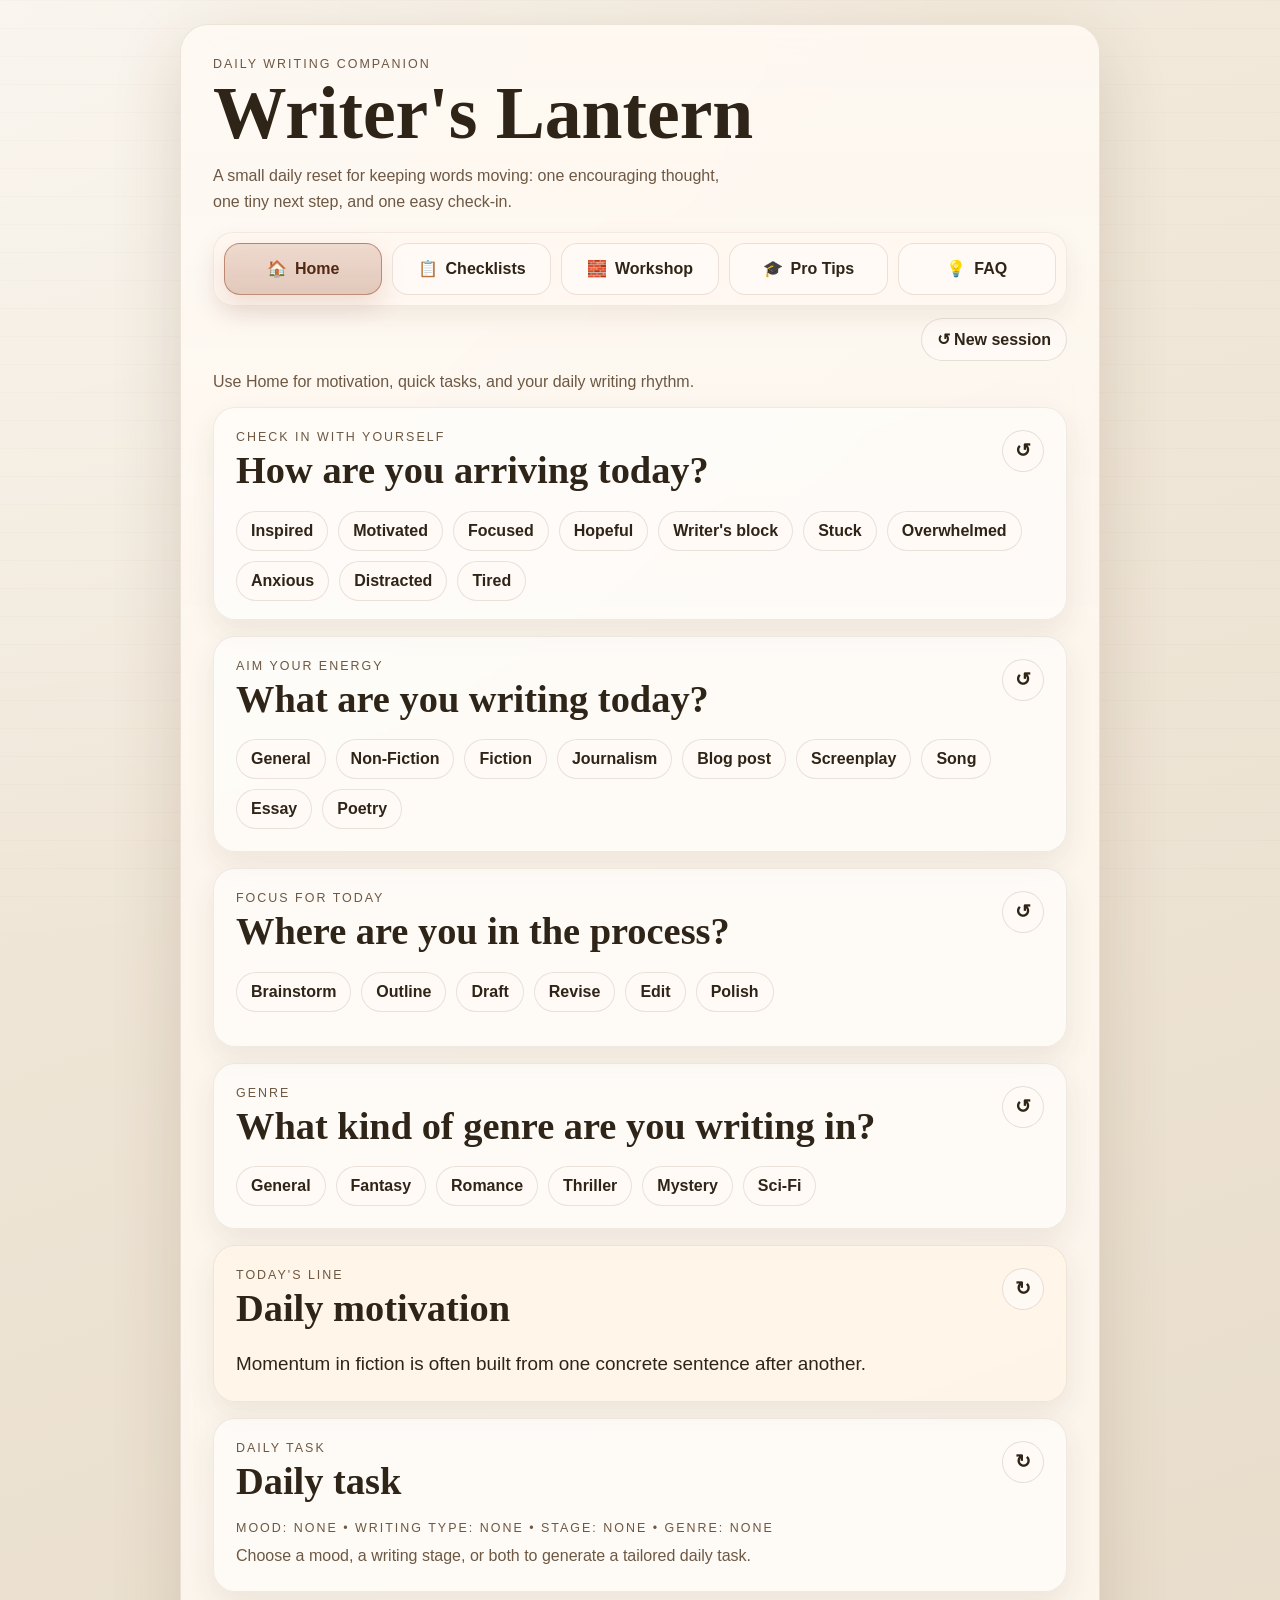
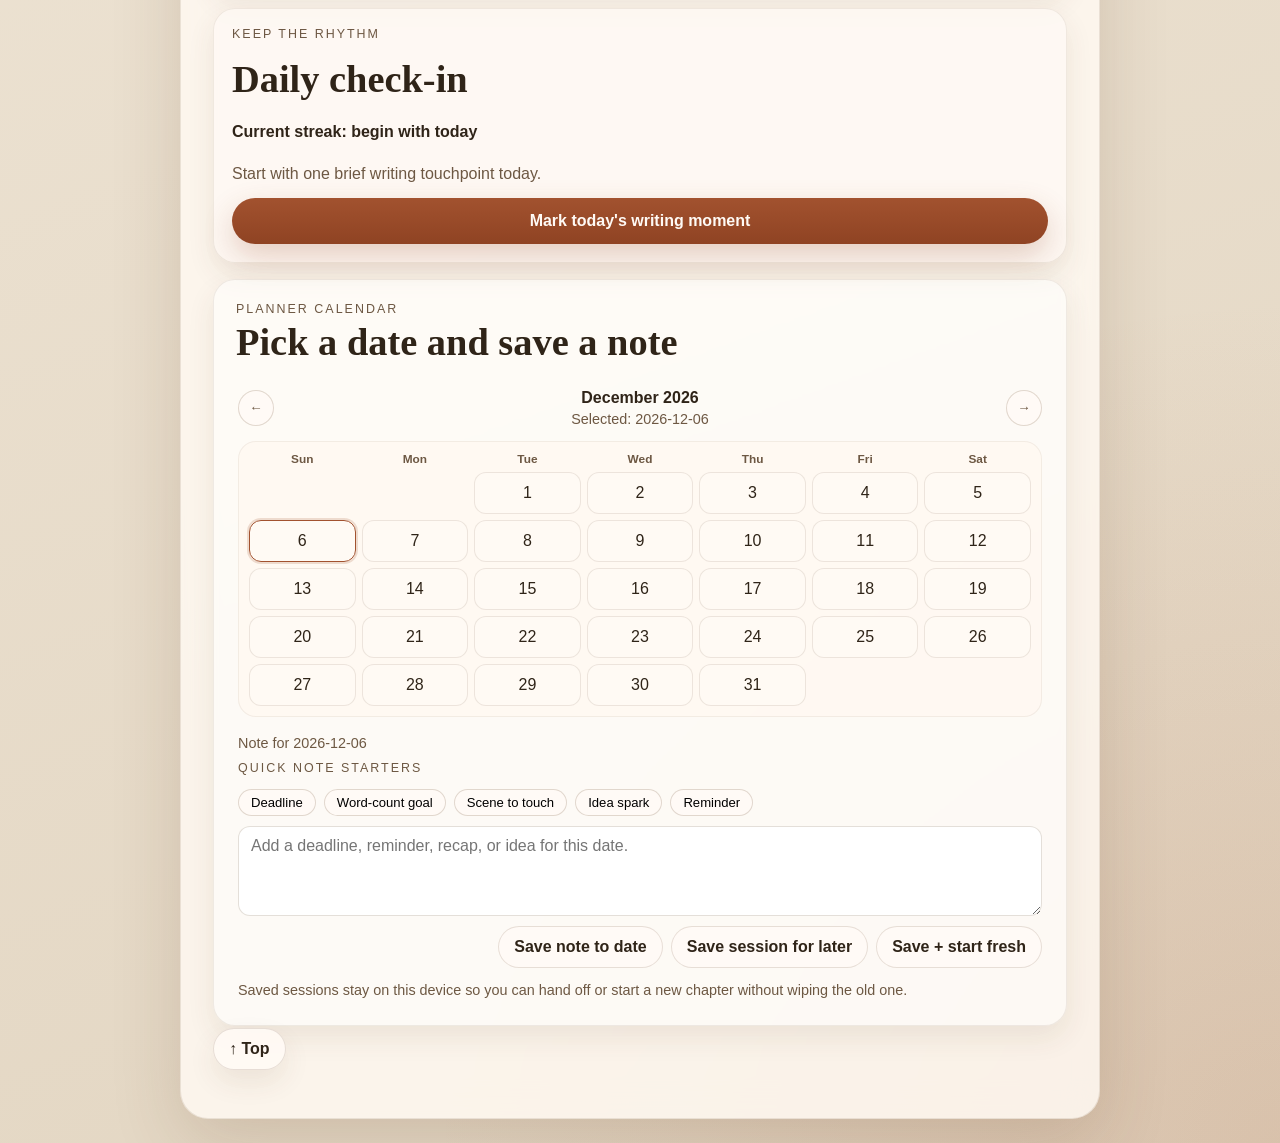
==== commit 322007a1: "feat: add planner session save and restart actions" ====
--- a/docs/index.html
+++ b/docs/index.html
@@ -523,6 +523,12 @@
   flex-wrap: wrap;
   gap: 8px;
   justify-content: flex-end;
+}
+.planner-session-status {
+  margin: 2px 0 0;
+  color: var(--muted);
+  font-size: 0.9rem;
+  line-height: 1.45;
 }
 .checkin-button:hover:not(:disabled), .checkin-button:focus-visible:not(:disabled) {
   transform: translateY(-1px);
@@ -799,7 +805,10 @@
               <textarea id="planner-note-input" class="planner-note-input" rows="3" placeholder="Add a deadline, reminder, recap, or idea for this date."></textarea>
               <div class="planner-note-actions">
                 <button id="planner-note-save" class="secondary-button" type="button">Save note to date</button>
+                <button id="planner-session-save" class="secondary-button" type="button">Save session for later</button>
+                <button id="planner-session-restart" class="secondary-button" type="button">Save + start fresh</button>
               </div>
+              <p id="planner-session-status" class="planner-session-status">Saved sessions stay on this device so you can hand off or start a new chapter without wiping the old one.</p>
             </div>
           </div>
         </section>
@@ -1398,6 +1407,13 @@
     return base;
   }
 
+  function normalizeSavedSessions(value) {
+    if (!Array.isArray(value)) return [];
+    return value.filter(function (item) {
+      return item && typeof item === "object" && item.savedAt;
+    }).slice(-12);
+  }
+
   function getTodayKey() {
     var now = new Date();
     return now.getFullYear() + "-" + padNumber(now.getMonth() + 1) + "-" + padNumber(now.getDate());
@@ -1418,7 +1434,7 @@
     try {
       var raw = localStorage.getItem(storageKey);
       if (!raw) {
-        return { streak: 0, lastCheckIn: "", mood: defaultMood, writingType: defaultWritingType, mode: "", genre: defaultGenre, page: "home", promptIndex: 0, motivationIndex: 0, checklistOpen: false, templateOpen: false, storyBuilderOpen: false, characterBuilderOpen: false, sceneBuilderOpen: false, firstChapterOpen: false, revisionChecklistOpen: false, plotHoleOpen: false, characterConsistencyOpen: false, problemOpen: false, faqOpen: false, craftGuideOpen: false, termsGuideOpen: false, proTipsOpen: false, completed: {}, checkinHistory: [], agenda: getEmptyAgenda(), calendarOffset: 0, calendarSelection: getTodayKey(), calendarNotes: {} };
+        return { streak: 0, lastCheckIn: "", mood: defaultMood, writingType: defaultWritingType, mode: "", genre: defaultGenre, page: "home", promptIndex: 0, motivationIndex: 0, checklistOpen: false, templateOpen: false, storyBuilderOpen: false, characterBuilderOpen: false, sceneBuilderOpen: false, firstChapterOpen: false, revisionChecklistOpen: false, plotHoleOpen: false, characterConsistencyOpen: false, problemOpen: false, faqOpen: false, craftGuideOpen: false, termsGuideOpen: false, proTipsOpen: false, completed: {}, checkinHistory: [], agenda: getEmptyAgenda(), calendarOffset: 0, calendarSelection: getTodayKey(), calendarNotes: {}, savedSessions: [] };
       }
       var parsed = JSON.parse(raw);
       var history = Array.isArray(parsed.checkinHistory) ? parsed.checkinHistory.filter(Boolean) : [];
@@ -1458,10 +1474,11 @@
         agenda: normalizeAgenda(parsed.agenda),
         calendarOffset: Number(parsed.calendarOffset) || 0,
         calendarSelection: typeof parsed.calendarSelection === "string" && parsed.calendarSelection ? parsed.calendarSelection : getTodayKey(),
-        calendarNotes: parsed.calendarNotes || {}
+        calendarNotes: parsed.calendarNotes || {},
+        savedSessions: normalizeSavedSessions(parsed.savedSessions)
       };
     } catch (error) {
-      return { streak: 0, lastCheckIn: "", mood: defaultMood, writingType: defaultWritingType, mode: "", genre: defaultGenre, page: "home", promptIndex: 0, motivationIndex: 0, checklistOpen: false, templateOpen: false, storyBuilderOpen: false, characterBuilderOpen: false, sceneBuilderOpen: false, firstChapterOpen: false, revisionChecklistOpen: false, plotHoleOpen: false, characterConsistencyOpen: false, problemOpen: false, faqOpen: false, craftGuideOpen: false, termsGuideOpen: false, proTipsOpen: false, completed: {}, checkinHistory: [], agenda: getEmptyAgenda(), calendarOffset: 0, calendarSelection: getTodayKey(), calendarNotes: {} };
+      return { streak: 0, lastCheckIn: "", mood: defaultMood, writingType: defaultWritingType, mode: "", genre: defaultGenre, page: "home", promptIndex: 0, motivationIndex: 0, checklistOpen: false, templateOpen: false, storyBuilderOpen: false, characterBuilderOpen: false, sceneBuilderOpen: false, firstChapterOpen: false, revisionChecklistOpen: false, plotHoleOpen: false, characterConsistencyOpen: false, problemOpen: false, faqOpen: false, craftGuideOpen: false, termsGuideOpen: false, proTipsOpen: false, completed: {}, checkinHistory: [], agenda: getEmptyAgenda(), calendarOffset: 0, calendarSelection: getTodayKey(), calendarNotes: {}, savedSessions: [] };
     }
   }
 
@@ -3634,6 +3651,53 @@
     return d;
   }
 
+  function resetCurrentSessionState(state) {
+    state.mood = "";
+    state.writingType = "";
+    state.mode = "";
+    state.genre = "";
+    state.promptIndex = 0;
+    state.motivationIndex = 0;
+    state.agenda = getEmptyAgenda();
+    state.calendarSelection = getTodayKey();
+    state.calendarOffset = 0;
+    state.checklistOpen = false;
+    state.templateOpen = false;
+    state.storyBuilderOpen = false;
+    state.characterBuilderOpen = false;
+    state.sceneBuilderOpen = false;
+    state.firstChapterOpen = false;
+    state.revisionChecklistOpen = false;
+    state.plotHoleOpen = false;
+    state.characterConsistencyOpen = false;
+    state.problemOpen = false;
+    state.faqOpen = false;
+    state.craftGuideOpen = false;
+    state.termsGuideOpen = false;
+    state.proTipsOpen = false;
+    state.completed = {};
+    return state;
+  }
+
+  function saveCurrentSessionSnapshot(state) {
+    state.savedSessions = normalizeSavedSessions(state.savedSessions);
+    var snapshot = {
+      savedAt: new Date().toISOString(),
+      mood: state.mood || "",
+      writingType: state.writingType || "",
+      mode: state.mode || "",
+      genre: state.genre || "",
+      streak: state.streak || 0,
+      agenda: normalizeAgenda(state.agenda),
+      calendarSelection: state.calendarSelection || getTodayKey(),
+      calendarNotes: state.calendarNotes || {},
+      checkinHistoryCount: (state.checkinHistory || []).length
+    };
+    state.savedSessions.push(snapshot);
+    state.savedSessions = state.savedSessions.slice(-12);
+    return snapshot;
+  }
+
   function renderPlannerCalendar(state) {
     var title = document.getElementById("planner-calendar-title");
     var subtitle = document.getElementById("planner-calendar-subtitle");
@@ -3740,6 +3804,7 @@
     var streakEl = document.getElementById("streak-text");
     var noteEl = document.getElementById("checkin-note");
     var checkinButton = document.getElementById("checkin-button");
+    var plannerSessionStatus = document.getElementById("planner-session-status");
 
     if (motivationEl) motivationEl.textContent = state.mood ? getMoodMessage(state) : getRotatingItem(data.motivations || [], 1, state.motivationIndex || 0);
     if (promptHeadingEl) promptHeadingEl.textContent = "Daily task";
@@ -3764,6 +3829,16 @@
     if (checkinButton) {
       checkinButton.disabled = view.alreadyCheckedIn;
       checkinButton.textContent = view.alreadyCheckedIn ? "Today's writing moment is logged" : "Mark today's writing moment";
+    }
+    if (plannerSessionStatus) {
+      var savedCount = (state.savedSessions || []).length;
+      if (savedCount) {
+        var latest = state.savedSessions[savedCount - 1];
+        var labelText = latest.savedAt ? new Date(latest.savedAt).toLocaleString() : "just now";
+        plannerSessionStatus.textContent = "Saved sessions on this device: " + savedCount + ". Latest saved " + labelText + ".";
+      } else {
+        plannerSessionStatus.textContent = "Saved sessions stay on this device so you can hand off or start a new chapter without wiping the old one.";
+      }
     }
   }
 
@@ -3852,6 +3927,8 @@
   var plannerCalendarGrid = document.getElementById("planner-calendar-grid");
   var plannerNoteInput = document.getElementById("planner-note-input");
   var plannerNoteSave = document.getElementById("planner-note-save");
+  var plannerSessionSave = document.getElementById("planner-session-save");
+  var plannerSessionRestart = document.getElementById("planner-session-restart");
 
   function persistAgendaSlot(slot, value) {
     var safeSlot = slot || "today";
@@ -4033,6 +4110,29 @@
       }
       saveState(state);
       render();
+    });
+  }
+
+  if (plannerSessionSave) {
+    plannerSessionSave.addEventListener("click", function () {
+      var state = loadState();
+      saveCurrentSessionSnapshot(state);
+      saveState(state);
+      render();
+      window.alert("Session saved for later on this device.");
+    });
+  }
+
+  if (plannerSessionRestart) {
+    plannerSessionRestart.addEventListener("click", function () {
+      var confirmed = window.confirm("Save this session and start fresh? Your current session will be archived on this device, and the active planner will reset for a new person or a new chapter.");
+      if (!confirmed) return;
+      var state = loadState();
+      saveCurrentSessionSnapshot(state);
+      resetCurrentSessionState(state);
+      saveState(state);
+      render();
+      window.alert("Saved for later. A fresh session is ready.");
     });
   }
 
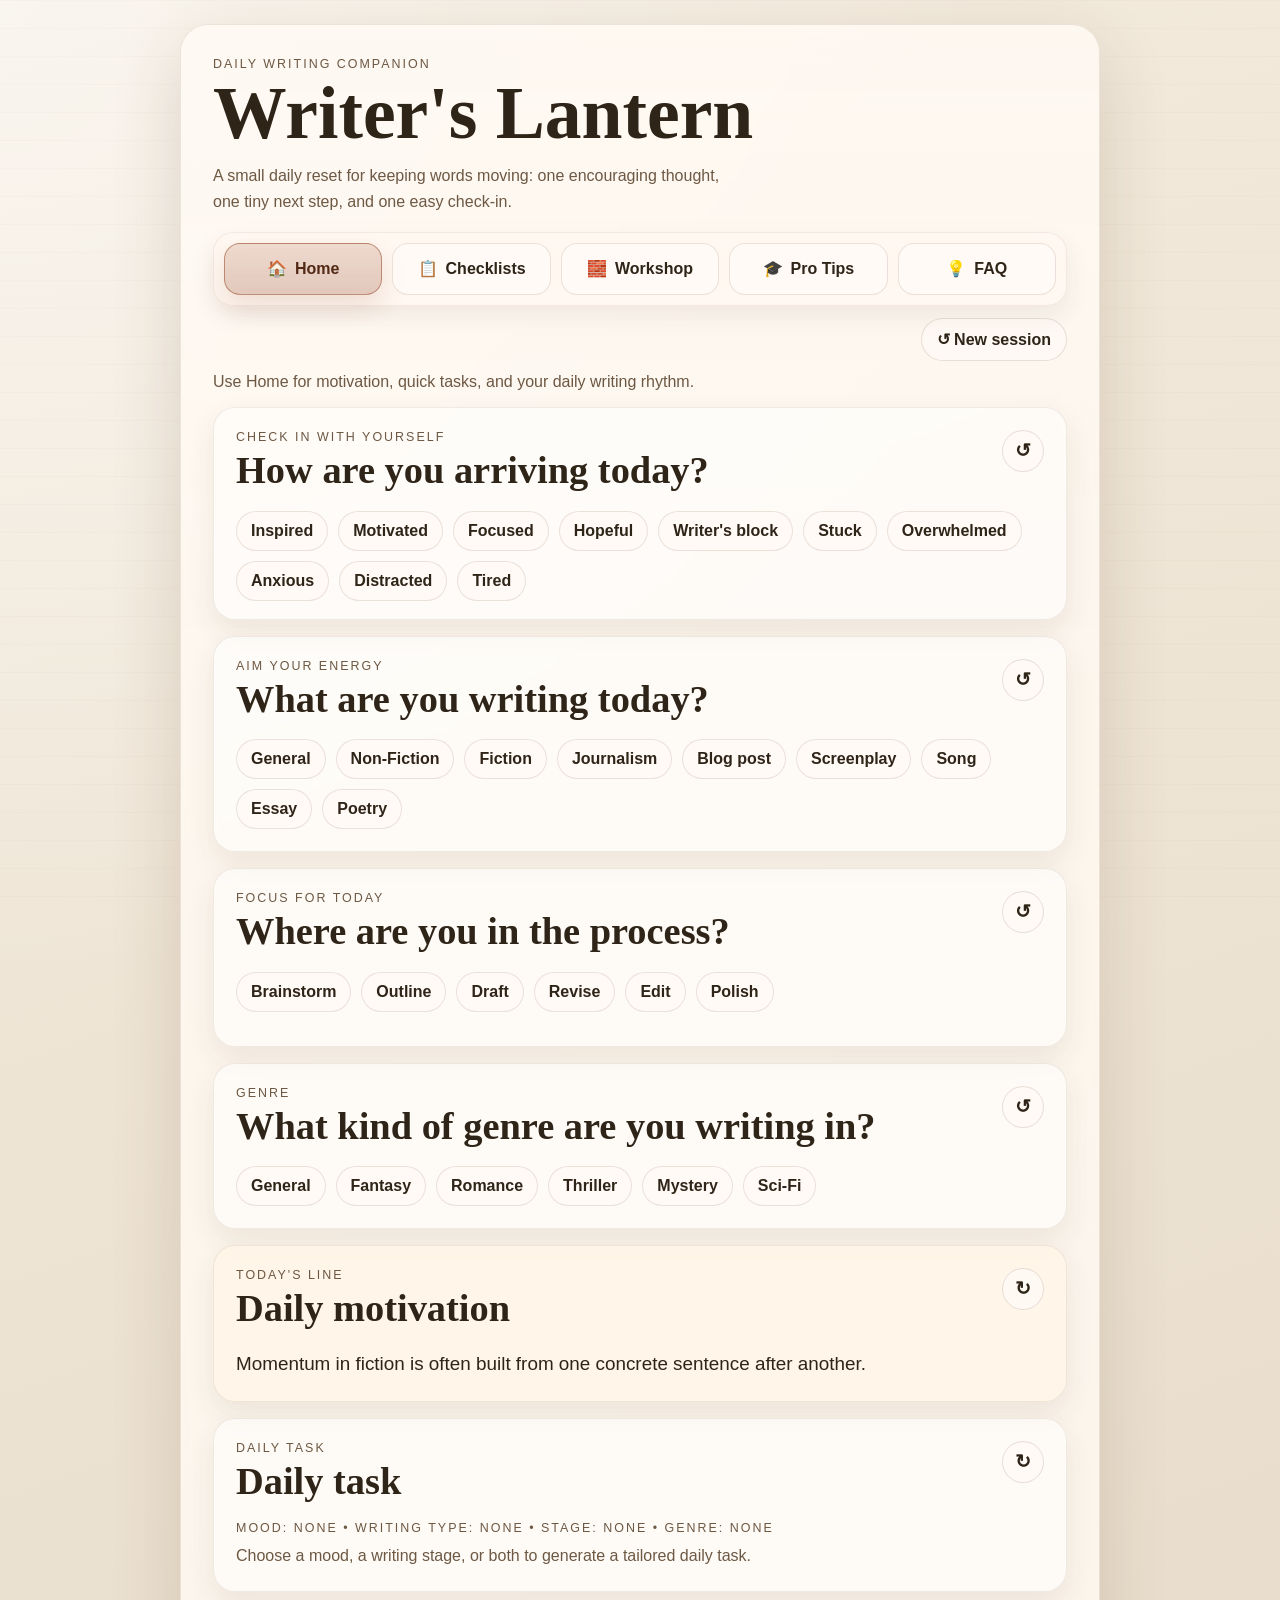
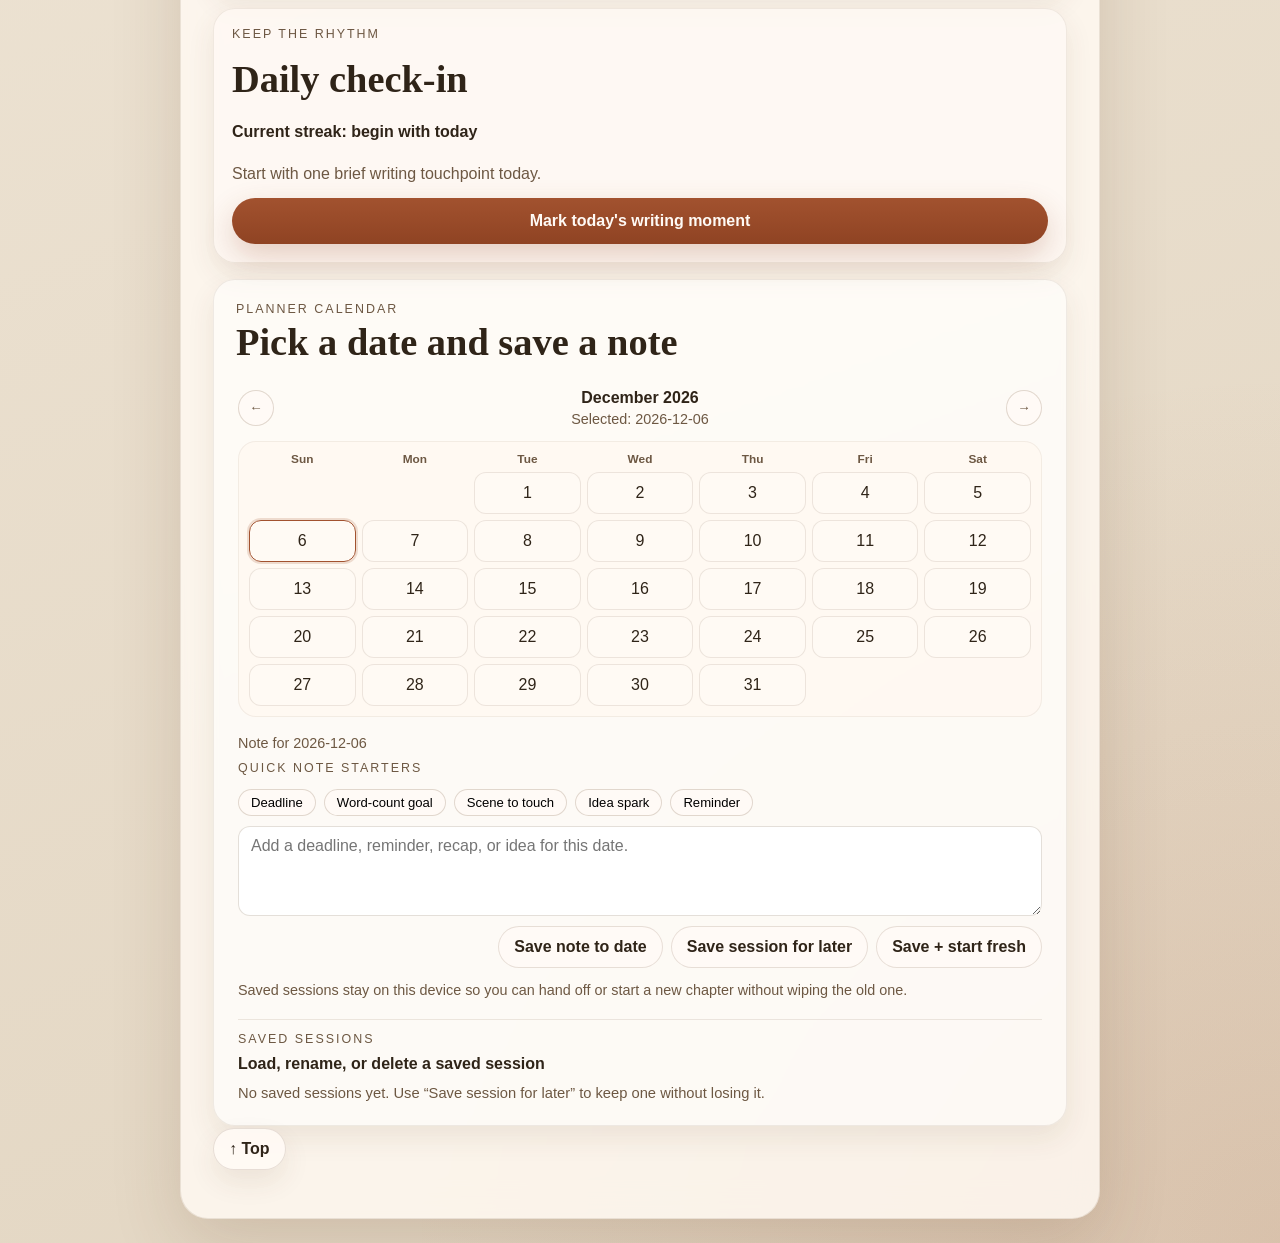
==== commit 2c8862db: "feat: add saved sessions manager" ====
--- a/docs/index.html
+++ b/docs/index.html
@@ -529,6 +529,57 @@
   color: var(--muted);
   font-size: 0.9rem;
   line-height: 1.45;
+}
+.saved-sessions-panel {
+  margin-top: 8px;
+  padding-top: 12px;
+  border-top: 1px solid rgba(108, 78, 49, 0.12);
+}
+.saved-sessions-title {
+  margin: 0;
+  font-size: 1rem;
+  font-family: inherit;
+  line-height: 1.3;
+}
+.saved-sessions-list {
+  display: grid;
+  gap: 10px;
+  margin-top: 10px;
+}
+.saved-session-card {
+  border: 1px solid rgba(108, 78, 49, 0.12);
+  border-radius: 16px;
+  background: rgba(255, 250, 245, 0.72);
+  padding: 12px;
+  display: grid;
+  gap: 8px;
+}
+.saved-session-top {
+  display: flex;
+  justify-content: space-between;
+  gap: 10px;
+  align-items: flex-start;
+}
+.saved-session-name {
+  margin: 0;
+  font-weight: 700;
+}
+.saved-session-meta,
+.saved-session-summary {
+  margin: 0;
+  color: var(--muted);
+  font-size: 0.88rem;
+  line-height: 1.45;
+}
+.saved-session-actions {
+  display: flex;
+  flex-wrap: wrap;
+  gap: 8px;
+}
+.saved-session-empty {
+  margin: 0;
+  color: var(--muted);
+  font-size: 0.92rem;
 }
 .checkin-button:hover:not(:disabled), .checkin-button:focus-visible:not(:disabled) {
   transform: translateY(-1px);
@@ -806,9 +857,18 @@
               <div class="planner-note-actions">
                 <button id="planner-note-save" class="secondary-button" type="button">Save note to date</button>
                 <button id="planner-session-save" class="secondary-button" type="button">Save session for later</button>
-                <button id="planner-session-restart" class="secondary-button" type="button">Save + start fresh</button>
+                <button id="planner-session-restart" class="secondary-button" type="button" title="Saves this session, then resets current progress for a fresh start">Save + start fresh</button>
               </div>
               <p id="planner-session-status" class="planner-session-status">Saved sessions stay on this device so you can hand off or start a new chapter without wiping the old one.</p>
+              <div class="saved-sessions-panel">
+                <div class="saved-sessions-header">
+                  <div>
+                    <p class="panel-label">Saved sessions</p>
+                    <h3 class="saved-sessions-title">Load, rename, or delete a saved session</h3>
+                  </div>
+                </div>
+                <div id="saved-sessions-list" class="saved-sessions-list"></div>
+              </div>
             </div>
           </div>
         </section>
@@ -3679,9 +3739,18 @@
     return state;
   }
 
+  function buildSessionTitle(snapshot) {
+    var parts = [];
+    if (snapshot.writingType) parts.push(toLabel(snapshot.writingType));
+    if (snapshot.mode) parts.push(toLabel(snapshot.mode));
+    if (snapshot.genre && snapshot.genre !== "general") parts.push(toLabel(snapshot.genre));
+    return parts.length ? parts.join(" • ") : "Untitled session";
+  }
+
   function saveCurrentSessionSnapshot(state) {
     state.savedSessions = normalizeSavedSessions(state.savedSessions);
     var snapshot = {
+      id: "session-" + Date.now(),
       savedAt: new Date().toISOString(),
       mood: state.mood || "",
       writingType: state.writingType || "",
@@ -3693,9 +3762,41 @@
       calendarNotes: state.calendarNotes || {},
       checkinHistoryCount: (state.checkinHistory || []).length
     };
+    snapshot.title = buildSessionTitle(snapshot);
     state.savedSessions.push(snapshot);
     state.savedSessions = state.savedSessions.slice(-12);
     return snapshot;
+  }
+
+  function renderSavedSessions(state) {
+    var list = document.getElementById("saved-sessions-list");
+    if (!list) return;
+    var sessions = normalizeSavedSessions(state.savedSessions);
+    if (!sessions.length) {
+      list.innerHTML = '<p class="saved-session-empty">No saved sessions yet. Use “Save session for later” to keep one without losing it.</p>';
+      return;
+    }
+    list.innerHTML = sessions.slice().reverse().map(function (session) {
+      var savedLabel = session.savedAt ? new Date(session.savedAt).toLocaleString() : "Saved";
+      var summary = [
+        session.mood ? 'Mood: ' + toLabel(session.mood) : null,
+        session.writingType ? 'Lane: ' + toLabel(session.writingType) : null,
+        session.mode ? 'Stage: ' + toLabel(session.mode) : null,
+        session.genre ? 'Genre: ' + toLabel(session.genre) : null,
+        'Streak: ' + (session.streak || 0)
+      ].filter(Boolean).join(' • ');
+      return '<article class="saved-session-card" data-session-id="' + session.id + '">' +
+        '<div class="saved-session-top">' +
+          '<div><p class="saved-session-name">' + (session.title || buildSessionTitle(session)) + '</p><p class="saved-session-meta">' + savedLabel + '</p></div>' +
+        '</div>' +
+        '<p class="saved-session-summary">' + summary + '</p>' +
+        '<div class="saved-session-actions">' +
+          '<button class="secondary-button" type="button" data-session-action="load" data-session-id="' + session.id + '">Load</button>' +
+          '<button class="secondary-button" type="button" data-session-action="rename" data-session-id="' + session.id + '">Rename</button>' +
+          '<button class="secondary-button" type="button" data-session-action="delete" data-session-id="' + session.id + '">Delete</button>' +
+        '</div>' +
+      '</article>';
+    }).join('');
   }
 
   function renderPlannerCalendar(state) {
@@ -3796,6 +3897,7 @@
     renderFaq(state);
     renderAgenda(state);
     renderPlannerCalendar(state);
+    renderSavedSessions(state);
 
     var motivationEl = document.getElementById("motivation-message");
     var promptHeadingEl = document.getElementById("prompt-heading");
@@ -3929,6 +4031,7 @@
   var plannerNoteSave = document.getElementById("planner-note-save");
   var plannerSessionSave = document.getElementById("planner-session-save");
   var plannerSessionRestart = document.getElementById("planner-session-restart");
+  var savedSessionsList = document.getElementById("saved-sessions-list");
 
   function persistAgendaSlot(slot, value) {
     var safeSlot = slot || "today";
@@ -4125,14 +4228,69 @@
 
   if (plannerSessionRestart) {
     plannerSessionRestart.addEventListener("click", function () {
-      var confirmed = window.confirm("Save this session and start fresh? Your current session will be archived on this device, and the active planner will reset for a new person or a new chapter.");
+      var confirmed = window.confirm("Save this session and start fresh? Your current session will be archived on this device, and your current progress, selections, open sections, and draft planner state will reset for a new person or a new chapter.");
       if (!confirmed) return;
       var state = loadState();
       saveCurrentSessionSnapshot(state);
       resetCurrentSessionState(state);
       saveState(state);
       render();
-      window.alert("Saved for later. A fresh session is ready.");
+      window.alert("Saved for later. Current progress was reset and a fresh session is ready.");
+    });
+  }
+
+  if (savedSessionsList) {
+    savedSessionsList.addEventListener("click", function (event) {
+      var button = event.target.closest("button[data-session-action]");
+      if (!button) return;
+      var sessionId = button.getAttribute("data-session-id") || "";
+      if (!sessionId) return;
+      var action = button.getAttribute("data-session-action") || "";
+      var state = loadState();
+      state.savedSessions = normalizeSavedSessions(state.savedSessions);
+      var session = null;
+      var index = -1;
+      state.savedSessions.forEach(function (item, itemIndex) {
+        if (item.id === sessionId) {
+          session = item;
+          index = itemIndex;
+        }
+      });
+      if (!session || index === -1) return;
+
+      if (action === "delete") {
+        var deleteConfirmed = window.confirm("Delete this saved session? This cannot be undone.");
+        if (!deleteConfirmed) return;
+        state.savedSessions.splice(index, 1);
+        saveState(state);
+        render();
+        return;
+      }
+
+      if (action === "rename") {
+        var renamed = window.prompt("Rename this saved session:", session.title || buildSessionTitle(session));
+        if (!renamed) return;
+        state.savedSessions[index].title = renamed.trim() || buildSessionTitle(session);
+        saveState(state);
+        render();
+        return;
+      }
+
+      if (action === "load") {
+        var loadConfirmed = window.confirm("Load this saved session into the current workspace? Your current unsaved progress will be replaced.");
+        if (!loadConfirmed) return;
+        state.mood = session.mood || "";
+        state.writingType = session.writingType || "";
+        state.mode = session.mode || "";
+        state.genre = session.genre || "";
+        state.streak = Number(session.streak) || state.streak || 0;
+        state.agenda = normalizeAgenda(session.agenda);
+        state.calendarSelection = session.calendarSelection || getTodayKey();
+        state.calendarNotes = session.calendarNotes || {};
+        state.page = "home";
+        saveState(state);
+        render();
+      }
     });
   }
 
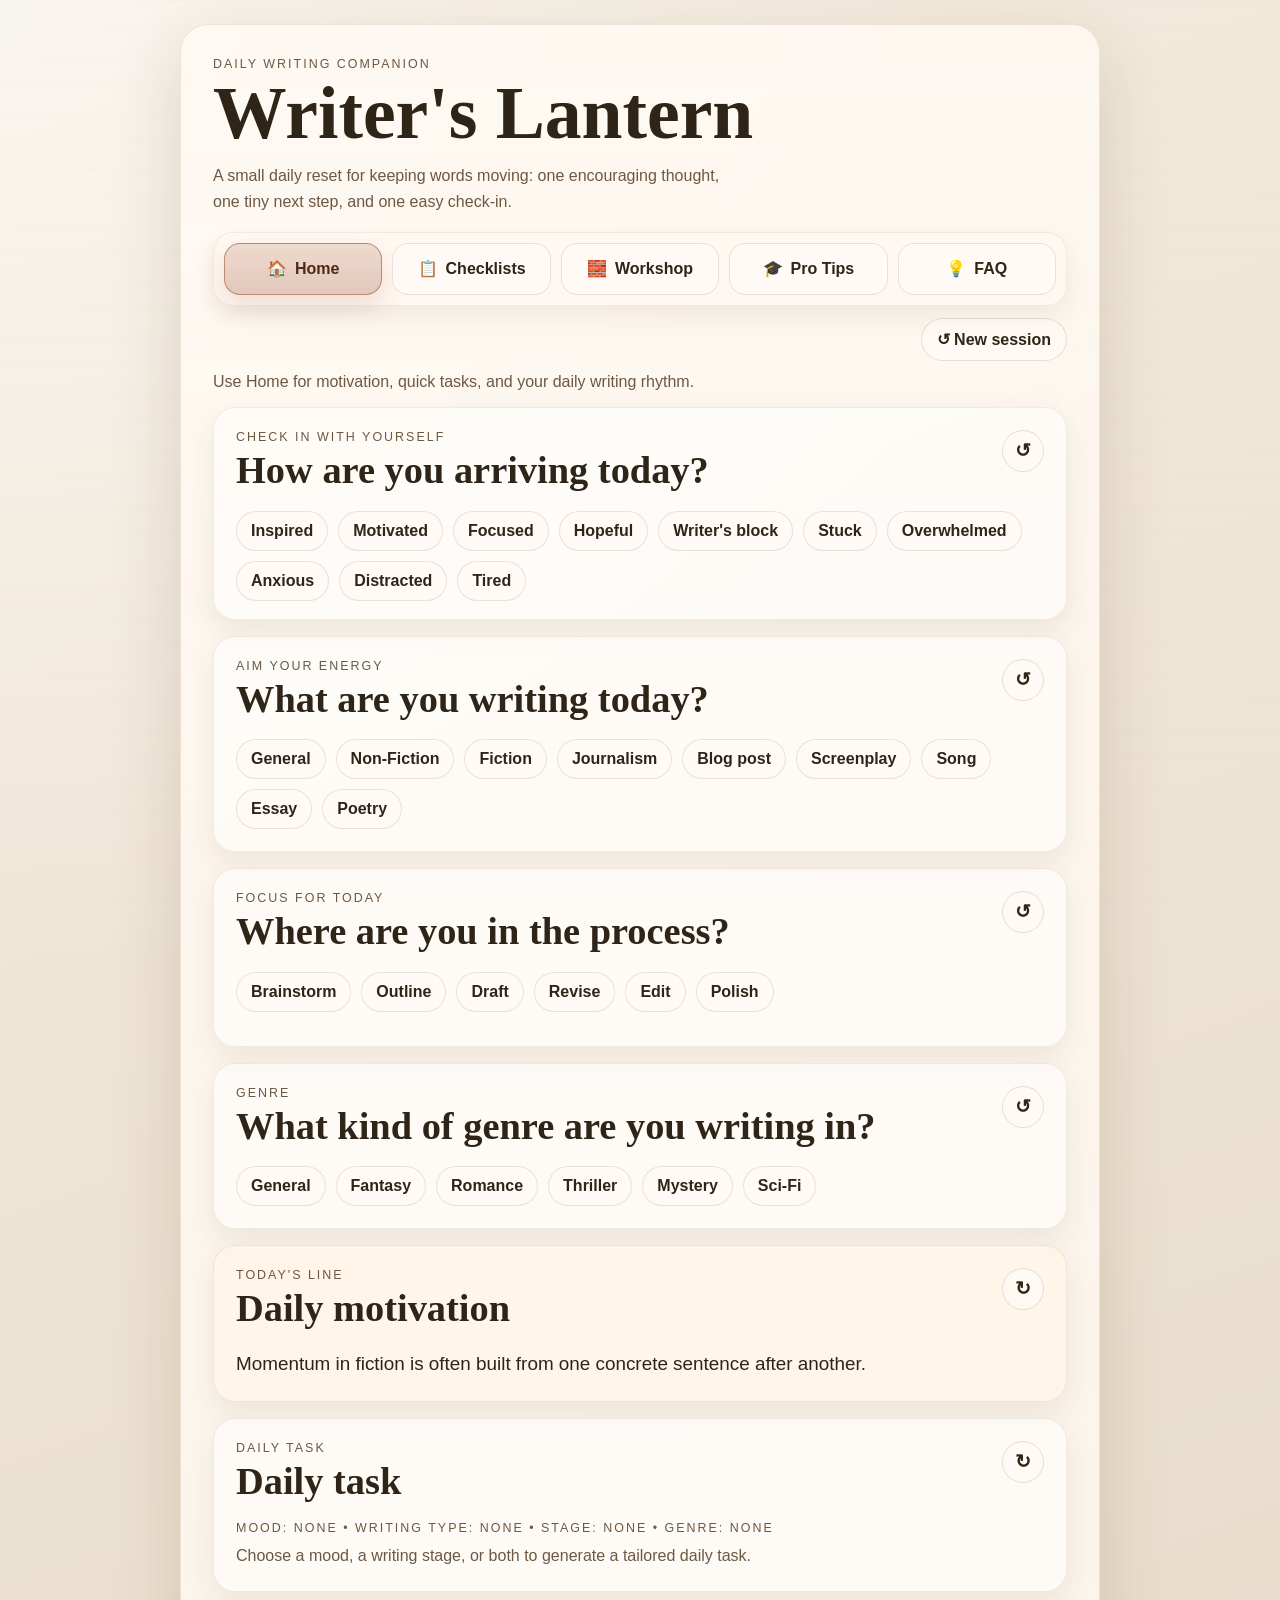
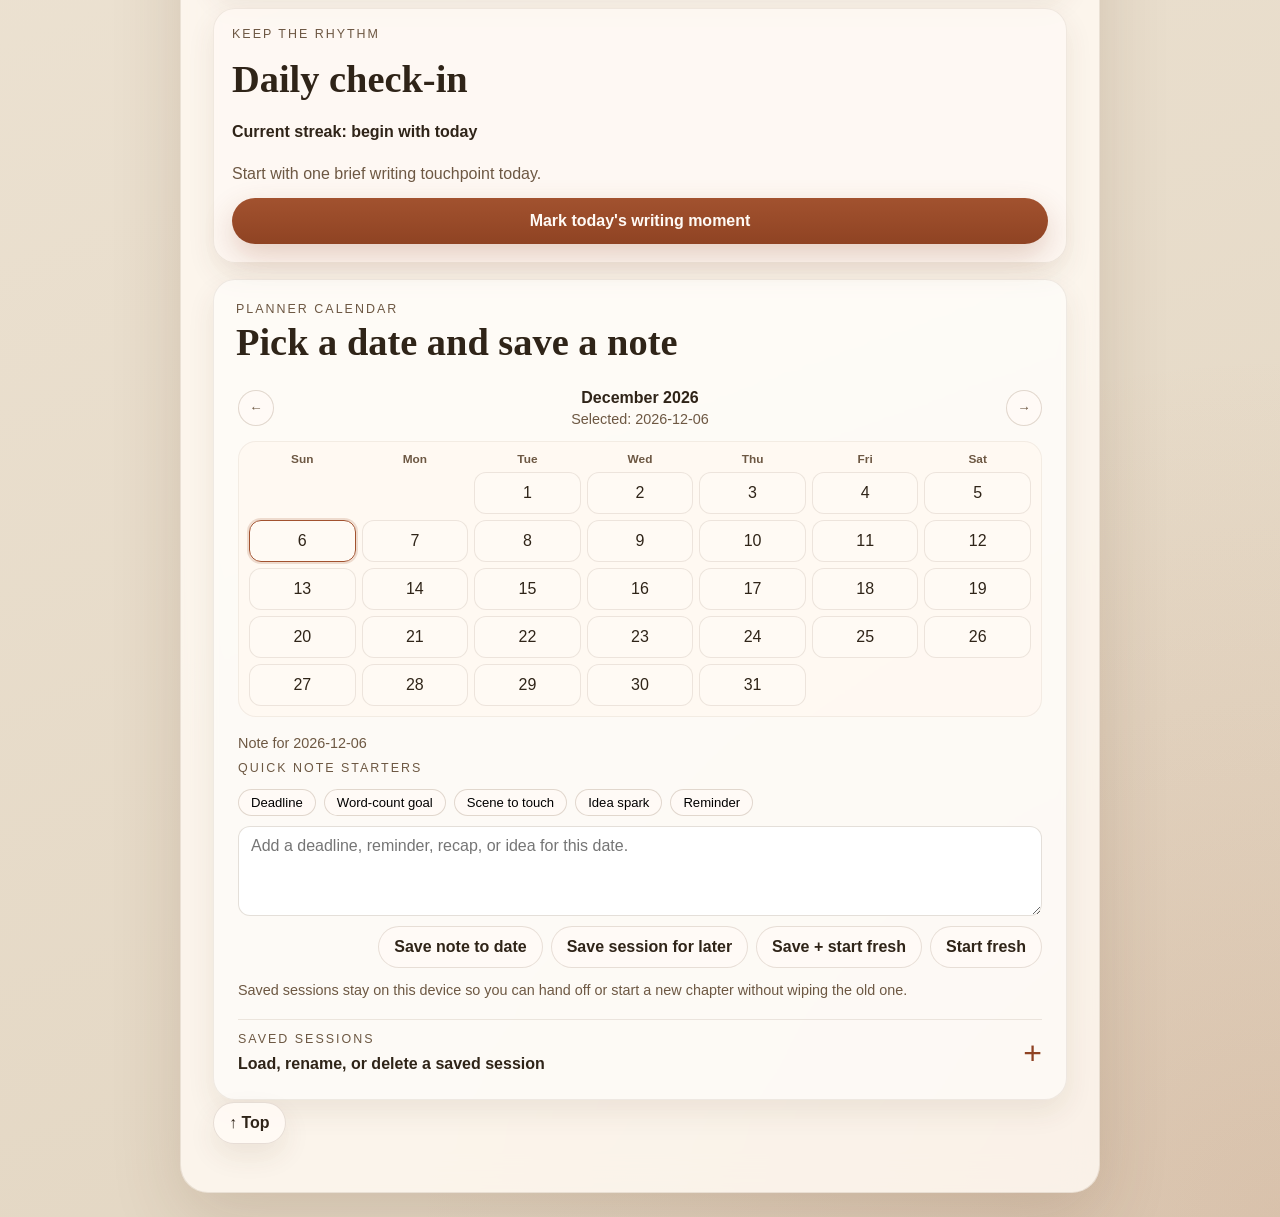
==== commit 56f83d62: "feat: add fresh start action and saved sessions dropdown" ====
--- a/docs/index.html
+++ b/docs/index.html
@@ -534,6 +534,9 @@
   margin-top: 8px;
   padding-top: 12px;
   border-top: 1px solid rgba(108, 78, 49, 0.12);
+}
+.saved-sessions-toggle {
+  padding: 0;
 }
 .saved-sessions-title {
   margin: 0;
@@ -858,16 +861,20 @@
                 <button id="planner-note-save" class="secondary-button" type="button">Save note to date</button>
                 <button id="planner-session-save" class="secondary-button" type="button">Save session for later</button>
                 <button id="planner-session-restart" class="secondary-button" type="button" title="Saves this session, then resets current progress for a fresh start">Save + start fresh</button>
+                <button id="planner-session-fresh" class="secondary-button" type="button" title="Starts fresh without saving this session">Start fresh</button>
               </div>
               <p id="planner-session-status" class="planner-session-status">Saved sessions stay on this device so you can hand off or start a new chapter without wiping the old one.</p>
               <div class="saved-sessions-panel">
-                <div class="saved-sessions-header">
-                  <div>
+                <button id="saved-sessions-toggle" class="checklist-toggle saved-sessions-toggle" type="button" aria-expanded="false" aria-controls="saved-sessions-list-wrap">
+                  <span>
                     <p class="panel-label">Saved sessions</p>
                     <h3 class="saved-sessions-title">Load, rename, or delete a saved session</h3>
-                  </div>
+                  </span>
+                  <span id="saved-sessions-toggle-icon" class="checklist-toggle-icon">+</span>
+                </button>
+                <div id="saved-sessions-list-wrap" class="checklist-content is-collapsed">
+                  <div id="saved-sessions-list" class="saved-sessions-list"></div>
                 </div>
-                <div id="saved-sessions-list" class="saved-sessions-list"></div>
               </div>
             </div>
           </div>
@@ -1494,7 +1501,7 @@
     try {
       var raw = localStorage.getItem(storageKey);
       if (!raw) {
-        return { streak: 0, lastCheckIn: "", mood: defaultMood, writingType: defaultWritingType, mode: "", genre: defaultGenre, page: "home", promptIndex: 0, motivationIndex: 0, checklistOpen: false, templateOpen: false, storyBuilderOpen: false, characterBuilderOpen: false, sceneBuilderOpen: false, firstChapterOpen: false, revisionChecklistOpen: false, plotHoleOpen: false, characterConsistencyOpen: false, problemOpen: false, faqOpen: false, craftGuideOpen: false, termsGuideOpen: false, proTipsOpen: false, completed: {}, checkinHistory: [], agenda: getEmptyAgenda(), calendarOffset: 0, calendarSelection: getTodayKey(), calendarNotes: {}, savedSessions: [] };
+        return { streak: 0, lastCheckIn: "", mood: defaultMood, writingType: defaultWritingType, mode: "", genre: defaultGenre, page: "home", promptIndex: 0, motivationIndex: 0, checklistOpen: false, templateOpen: false, storyBuilderOpen: false, characterBuilderOpen: false, sceneBuilderOpen: false, firstChapterOpen: false, revisionChecklistOpen: false, plotHoleOpen: false, characterConsistencyOpen: false, problemOpen: false, faqOpen: false, craftGuideOpen: false, termsGuideOpen: false, proTipsOpen: false, completed: {}, checkinHistory: [], agenda: getEmptyAgenda(), calendarOffset: 0, calendarSelection: getTodayKey(), calendarNotes: {}, savedSessions: [], savedSessionsOpen: false };
       }
       var parsed = JSON.parse(raw);
       var history = Array.isArray(parsed.checkinHistory) ? parsed.checkinHistory.filter(Boolean) : [];
@@ -1535,10 +1542,11 @@
         calendarOffset: Number(parsed.calendarOffset) || 0,
         calendarSelection: typeof parsed.calendarSelection === "string" && parsed.calendarSelection ? parsed.calendarSelection : getTodayKey(),
         calendarNotes: parsed.calendarNotes || {},
-        savedSessions: normalizeSavedSessions(parsed.savedSessions)
+        savedSessions: normalizeSavedSessions(parsed.savedSessions),
+        savedSessionsOpen: Boolean(parsed.savedSessionsOpen)
       };
     } catch (error) {
-      return { streak: 0, lastCheckIn: "", mood: defaultMood, writingType: defaultWritingType, mode: "", genre: defaultGenre, page: "home", promptIndex: 0, motivationIndex: 0, checklistOpen: false, templateOpen: false, storyBuilderOpen: false, characterBuilderOpen: false, sceneBuilderOpen: false, firstChapterOpen: false, revisionChecklistOpen: false, plotHoleOpen: false, characterConsistencyOpen: false, problemOpen: false, faqOpen: false, craftGuideOpen: false, termsGuideOpen: false, proTipsOpen: false, completed: {}, checkinHistory: [], agenda: getEmptyAgenda(), calendarOffset: 0, calendarSelection: getTodayKey(), calendarNotes: {}, savedSessions: [] };
+      return { streak: 0, lastCheckIn: "", mood: defaultMood, writingType: defaultWritingType, mode: "", genre: defaultGenre, page: "home", promptIndex: 0, motivationIndex: 0, checklistOpen: false, templateOpen: false, storyBuilderOpen: false, characterBuilderOpen: false, sceneBuilderOpen: false, firstChapterOpen: false, revisionChecklistOpen: false, plotHoleOpen: false, characterConsistencyOpen: false, problemOpen: false, faqOpen: false, craftGuideOpen: false, termsGuideOpen: false, proTipsOpen: false, completed: {}, checkinHistory: [], agenda: getEmptyAgenda(), calendarOffset: 0, calendarSelection: getTodayKey(), calendarNotes: {}, savedSessions: [], savedSessionsOpen: false };
     }
   }
 
@@ -3770,6 +3778,12 @@
 
   function renderSavedSessions(state) {
     var list = document.getElementById("saved-sessions-list");
+    var wrap = document.getElementById("saved-sessions-list-wrap");
+    var toggle = document.getElementById("saved-sessions-toggle");
+    var icon = document.getElementById("saved-sessions-toggle-icon");
+    if (wrap) wrap.classList.toggle("is-collapsed", !state.savedSessionsOpen);
+    if (toggle) toggle.setAttribute("aria-expanded", state.savedSessionsOpen ? "true" : "false");
+    if (icon) icon.textContent = state.savedSessionsOpen ? "−" : "+";
     if (!list) return;
     var sessions = normalizeSavedSessions(state.savedSessions);
     if (!sessions.length) {
@@ -4031,6 +4045,8 @@
   var plannerNoteSave = document.getElementById("planner-note-save");
   var plannerSessionSave = document.getElementById("planner-session-save");
   var plannerSessionRestart = document.getElementById("planner-session-restart");
+  var plannerSessionFresh = document.getElementById("planner-session-fresh");
+  var savedSessionsToggle = document.getElementById("saved-sessions-toggle");
   var savedSessionsList = document.getElementById("saved-sessions-list");
 
   function persistAgendaSlot(slot, value) {
@@ -4236,6 +4252,27 @@
       saveState(state);
       render();
       window.alert("Saved for later. Current progress was reset and a fresh session is ready.");
+    });
+  }
+
+  if (plannerSessionFresh) {
+    plannerSessionFresh.addEventListener("click", function () {
+      var confirmed = window.confirm("Start fresh without saving? Your current progress, selections, open sections, and draft planner state will reset.");
+      if (!confirmed) return;
+      var state = loadState();
+      resetCurrentSessionState(state);
+      saveState(state);
+      render();
+      window.alert("Current progress was reset. A fresh session is ready.");
+    });
+  }
+
+  if (savedSessionsToggle) {
+    savedSessionsToggle.addEventListener("click", function () {
+      var state = loadState();
+      state.savedSessionsOpen = !state.savedSessionsOpen;
+      saveState(state);
+      render();
     });
   }
 
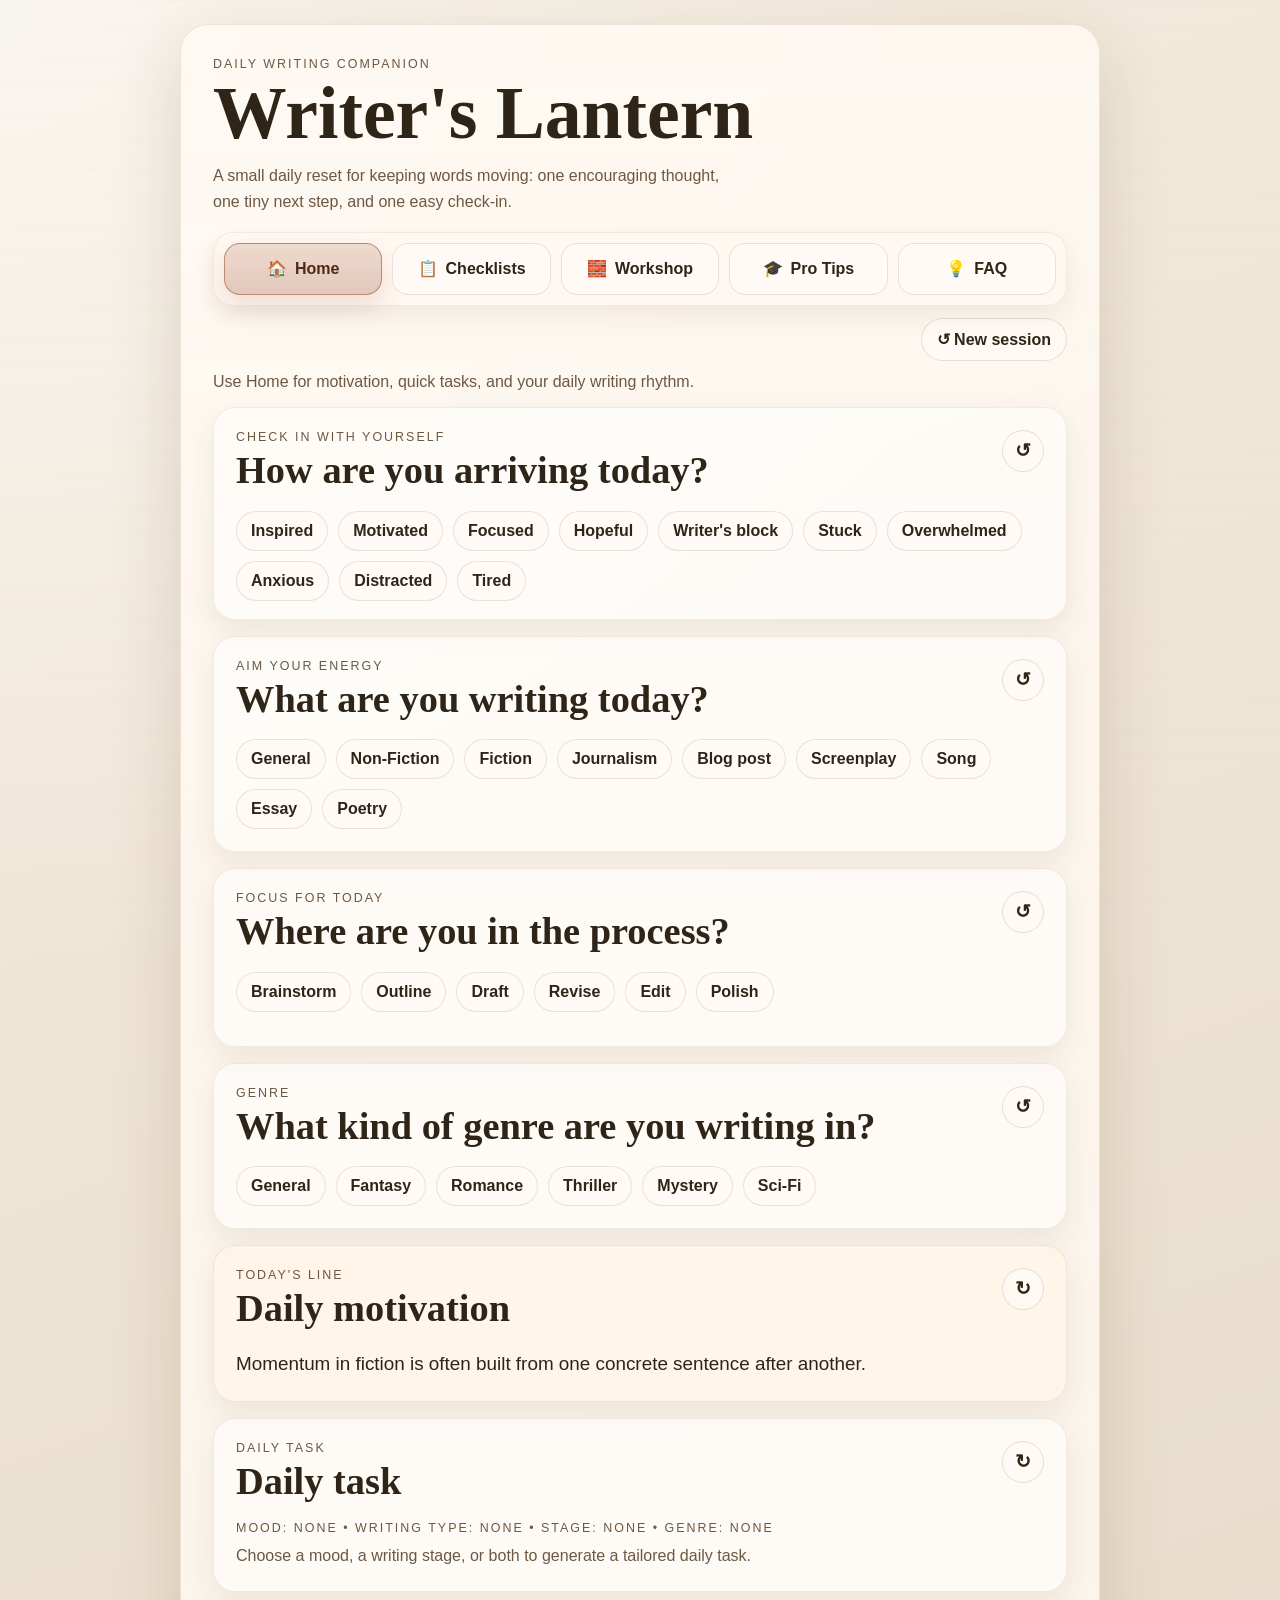
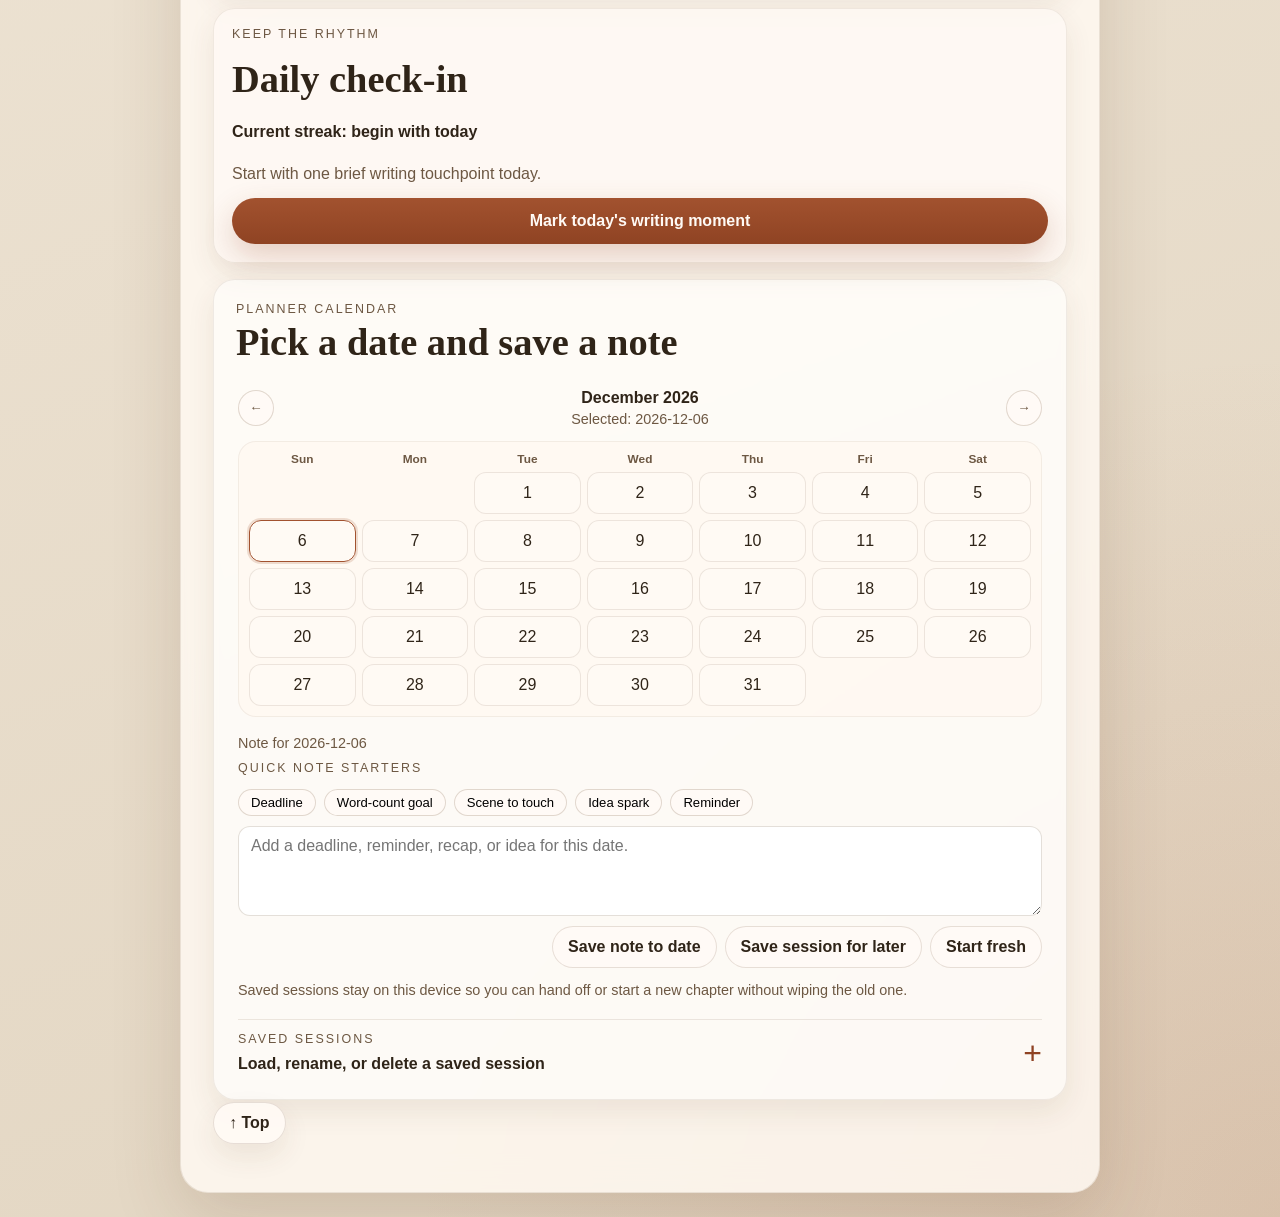
==== commit 1ae55a60: "ux: simplify planner session actions" ====
--- a/docs/index.html
+++ b/docs/index.html
@@ -860,7 +860,6 @@
               <div class="planner-note-actions">
                 <button id="planner-note-save" class="secondary-button" type="button">Save note to date</button>
                 <button id="planner-session-save" class="secondary-button" type="button">Save session for later</button>
-                <button id="planner-session-restart" class="secondary-button" type="button" title="Saves this session, then resets current progress for a fresh start">Save + start fresh</button>
                 <button id="planner-session-fresh" class="secondary-button" type="button" title="Starts fresh without saving this session">Start fresh</button>
               </div>
               <p id="planner-session-status" class="planner-session-status">Saved sessions stay on this device so you can hand off or start a new chapter without wiping the old one.</p>
@@ -4044,7 +4043,6 @@
   var plannerNoteInput = document.getElementById("planner-note-input");
   var plannerNoteSave = document.getElementById("planner-note-save");
   var plannerSessionSave = document.getElementById("planner-session-save");
-  var plannerSessionRestart = document.getElementById("planner-session-restart");
   var plannerSessionFresh = document.getElementById("planner-session-fresh");
   var savedSessionsToggle = document.getElementById("saved-sessions-toggle");
   var savedSessionsList = document.getElementById("saved-sessions-list");
@@ -4239,19 +4237,6 @@
       saveState(state);
       render();
       window.alert("Session saved for later on this device.");
-    });
-  }
-
-  if (plannerSessionRestart) {
-    plannerSessionRestart.addEventListener("click", function () {
-      var confirmed = window.confirm("Save this session and start fresh? Your current session will be archived on this device, and your current progress, selections, open sections, and draft planner state will reset for a new person or a new chapter.");
-      if (!confirmed) return;
-      var state = loadState();
-      saveCurrentSessionSnapshot(state);
-      resetCurrentSessionState(state);
-      saveState(state);
-      render();
-      window.alert("Saved for later. Current progress was reset and a fresh session is ready.");
     });
   }
 
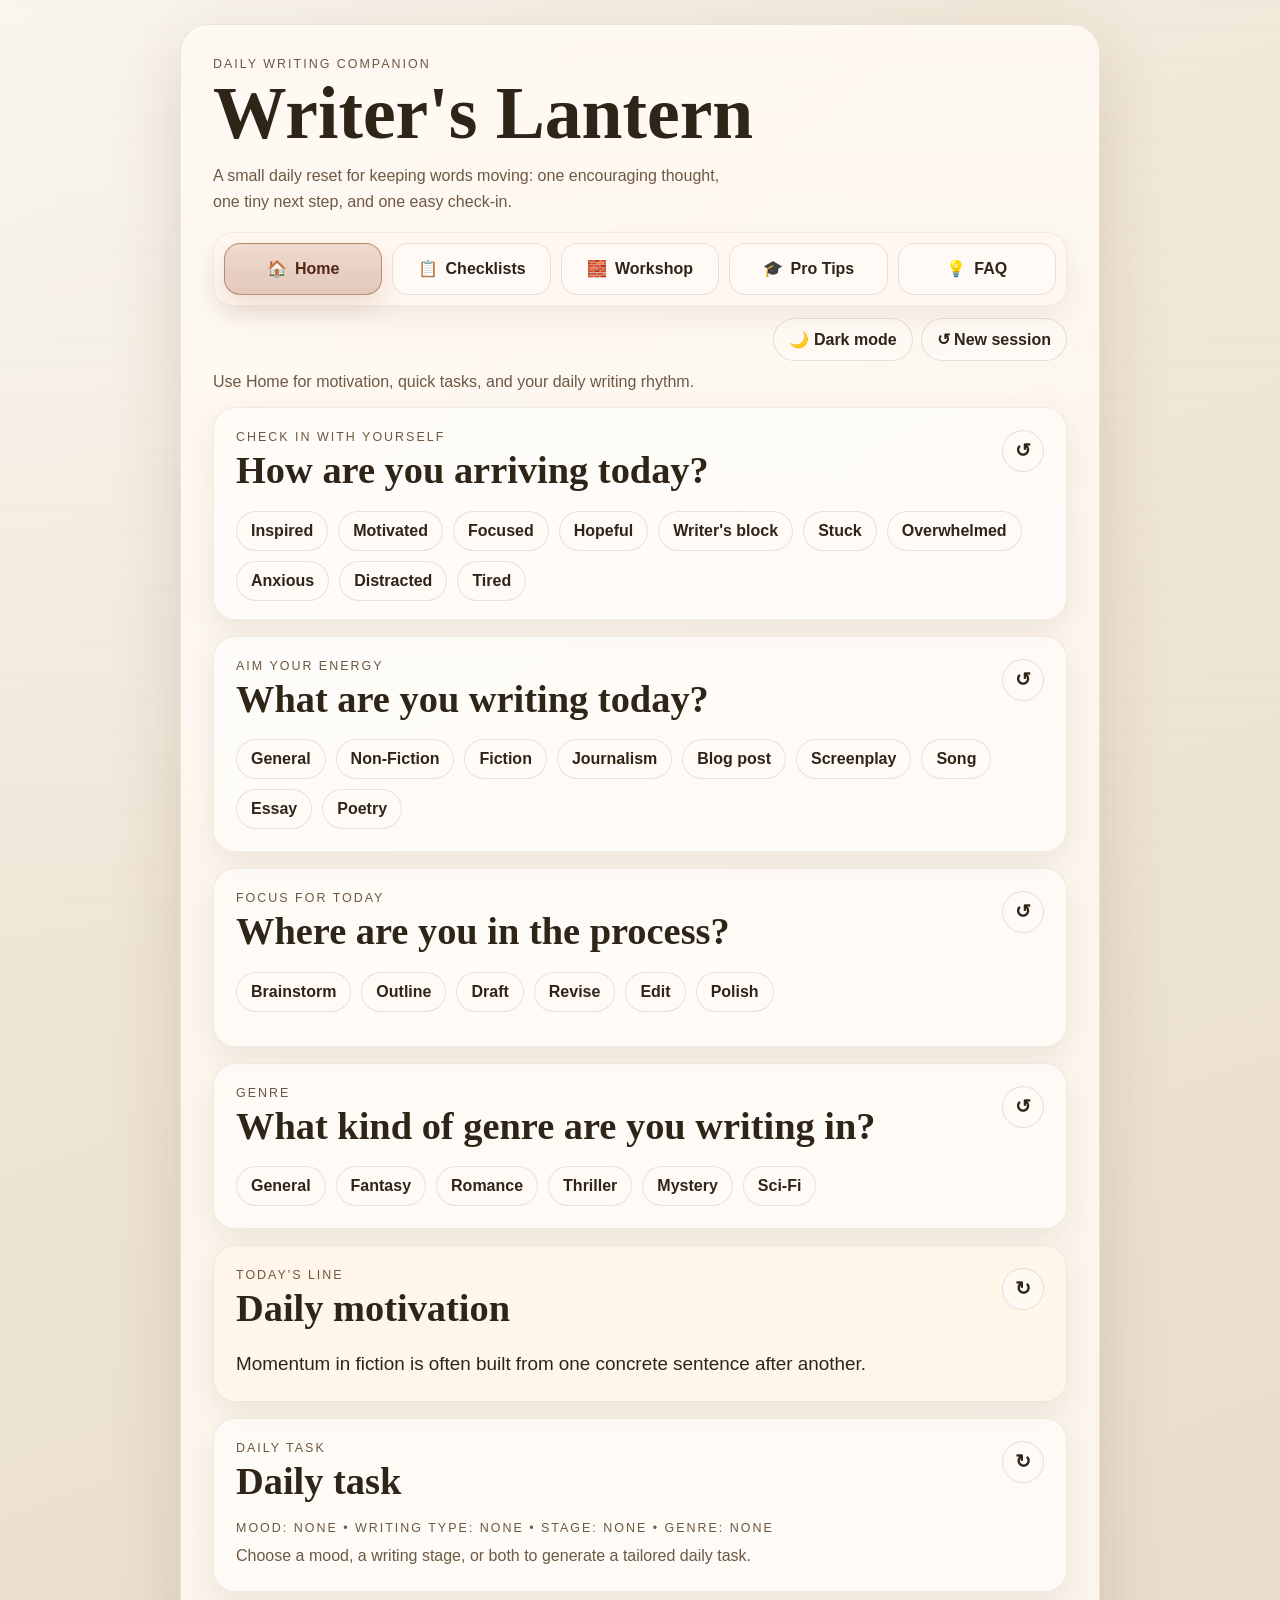
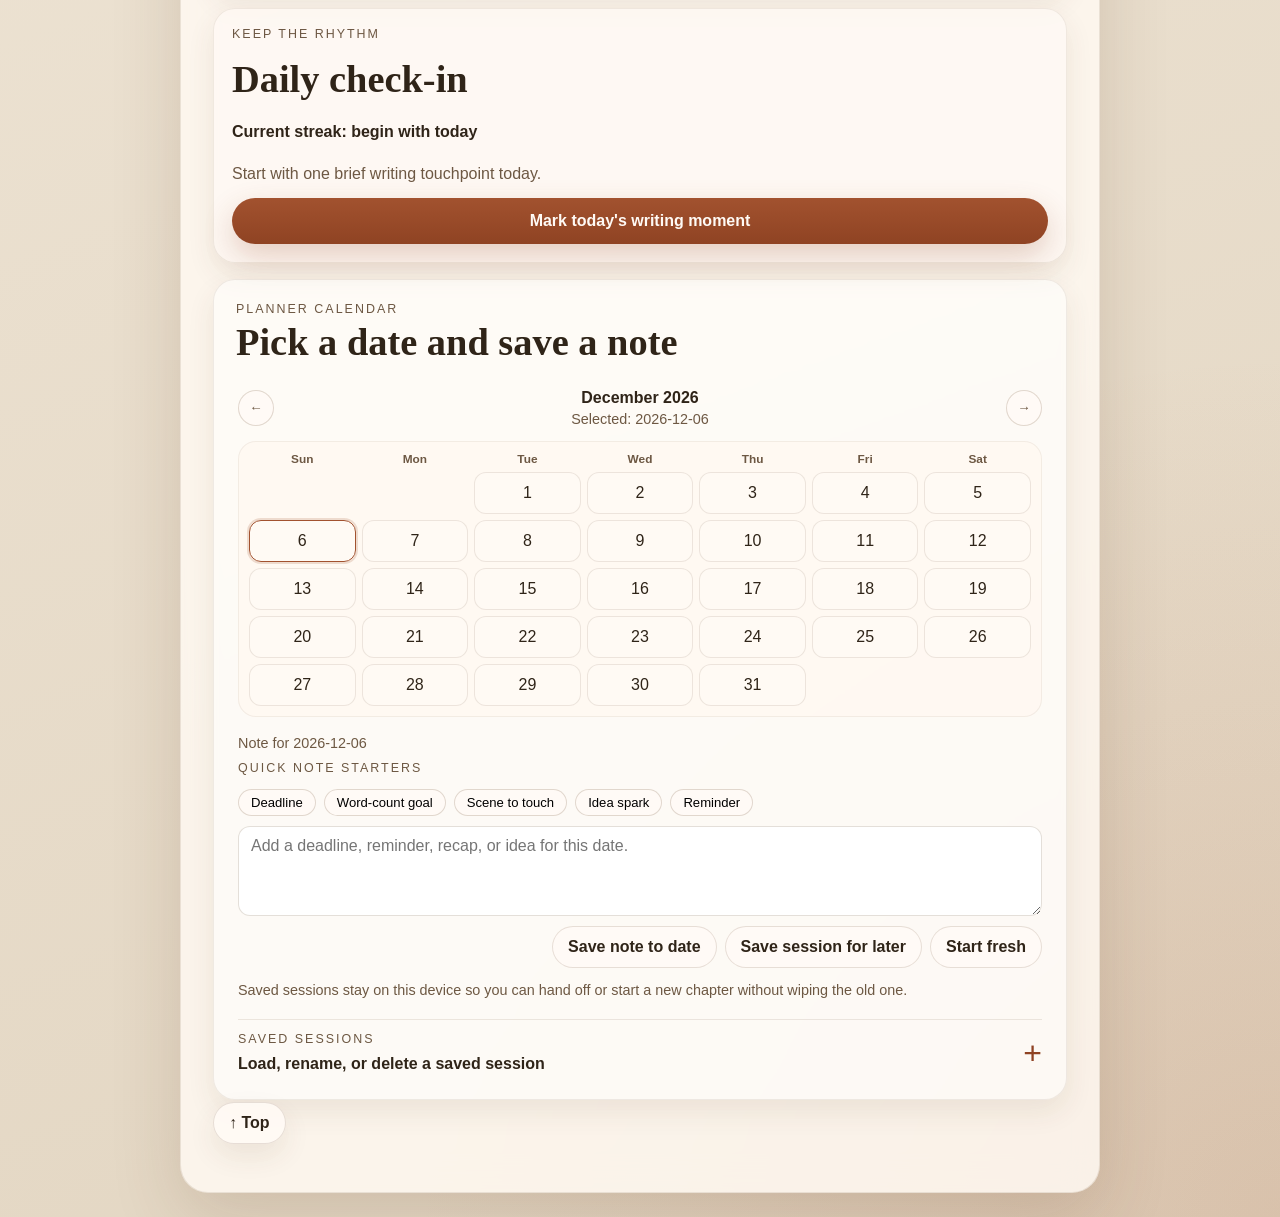
==== commit 981e1843: "feat: add dark mode toggle" ====
--- a/docs/index.html
+++ b/docs/index.html
@@ -18,6 +18,22 @@
   --panel-strong: rgba(255, 244, 231, 0.82);
   --shadow: 0 24px 70px rgba(86, 52, 24, 0.16);
   --shadow-soft: 0 12px 28px rgba(86, 52, 24, 0.09);
+  --page-line: rgba(84, 60, 39, 0.04);
+}
+body[data-theme="dark"] {
+  --bg-top: #171311;
+  --bg-bottom: #261d18;
+  --card: rgba(34, 27, 24, 0.9);
+  --card-border: rgba(216, 186, 157, 0.12);
+  --ink: #f4e8db;
+  --muted: #c7b2a0;
+  --accent: #d07c57;
+  --accent-strong: #ef9a73;
+  --panel: rgba(53, 42, 37, 0.72);
+  --panel-strong: rgba(63, 48, 42, 0.88);
+  --shadow: 0 28px 80px rgba(0, 0, 0, 0.42);
+  --shadow-soft: 0 12px 28px rgba(0, 0, 0, 0.22);
+  --page-line: rgba(255, 239, 221, 0.04);
 }
 * { box-sizing: border-box; }
 body {
@@ -37,7 +53,7 @@
   position: fixed;
   inset: 0;
   pointer-events: none;
-  background-image: linear-gradient(rgba(84, 60, 39, 0.04) 1px, transparent 1px);
+  background-image: linear-gradient(var(--page-line) 1px, transparent 1px);
   background-size: 100% 28px;
   opacity: 0.5;
 }
@@ -114,6 +130,8 @@
 .utility-row {
   display: flex;
   justify-content: flex-end;
+  flex-wrap: wrap;
+  gap: 8px;
   margin-bottom: 12px;
 }
 .utility-row .secondary-button {
@@ -709,6 +727,7 @@
       </nav>
 
       <div class="utility-row">
+        <button id="theme-toggle-button" class="secondary-button" type="button" title="Toggle dark mode">🌙 Dark mode</button>
         <button id="clear-all-button" class="secondary-button" type="button" title="Clear all selections and collapse panels">↺ New session</button>
       </div>
 
@@ -1500,7 +1519,7 @@
     try {
       var raw = localStorage.getItem(storageKey);
       if (!raw) {
-        return { streak: 0, lastCheckIn: "", mood: defaultMood, writingType: defaultWritingType, mode: "", genre: defaultGenre, page: "home", promptIndex: 0, motivationIndex: 0, checklistOpen: false, templateOpen: false, storyBuilderOpen: false, characterBuilderOpen: false, sceneBuilderOpen: false, firstChapterOpen: false, revisionChecklistOpen: false, plotHoleOpen: false, characterConsistencyOpen: false, problemOpen: false, faqOpen: false, craftGuideOpen: false, termsGuideOpen: false, proTipsOpen: false, completed: {}, checkinHistory: [], agenda: getEmptyAgenda(), calendarOffset: 0, calendarSelection: getTodayKey(), calendarNotes: {}, savedSessions: [], savedSessionsOpen: false };
+        return { streak: 0, lastCheckIn: "", mood: defaultMood, writingType: defaultWritingType, mode: "", genre: defaultGenre, page: "home", promptIndex: 0, motivationIndex: 0, checklistOpen: false, templateOpen: false, storyBuilderOpen: false, characterBuilderOpen: false, sceneBuilderOpen: false, firstChapterOpen: false, revisionChecklistOpen: false, plotHoleOpen: false, characterConsistencyOpen: false, problemOpen: false, faqOpen: false, craftGuideOpen: false, termsGuideOpen: false, proTipsOpen: false, completed: {}, checkinHistory: [], agenda: getEmptyAgenda(), calendarOffset: 0, calendarSelection: getTodayKey(), calendarNotes: {}, savedSessions: [], savedSessionsOpen: false, theme: "light" };
       }
       var parsed = JSON.parse(raw);
       var history = Array.isArray(parsed.checkinHistory) ? parsed.checkinHistory.filter(Boolean) : [];
@@ -1542,10 +1561,11 @@
         calendarSelection: typeof parsed.calendarSelection === "string" && parsed.calendarSelection ? parsed.calendarSelection : getTodayKey(),
         calendarNotes: parsed.calendarNotes || {},
         savedSessions: normalizeSavedSessions(parsed.savedSessions),
-        savedSessionsOpen: Boolean(parsed.savedSessionsOpen)
+        savedSessionsOpen: Boolean(parsed.savedSessionsOpen),
+        theme: parsed.theme === "dark" ? "dark" : "light"
       };
     } catch (error) {
-      return { streak: 0, lastCheckIn: "", mood: defaultMood, writingType: defaultWritingType, mode: "", genre: defaultGenre, page: "home", promptIndex: 0, motivationIndex: 0, checklistOpen: false, templateOpen: false, storyBuilderOpen: false, characterBuilderOpen: false, sceneBuilderOpen: false, firstChapterOpen: false, revisionChecklistOpen: false, plotHoleOpen: false, characterConsistencyOpen: false, problemOpen: false, faqOpen: false, craftGuideOpen: false, termsGuideOpen: false, proTipsOpen: false, completed: {}, checkinHistory: [], agenda: getEmptyAgenda(), calendarOffset: 0, calendarSelection: getTodayKey(), calendarNotes: {}, savedSessions: [], savedSessionsOpen: false };
+      return { streak: 0, lastCheckIn: "", mood: defaultMood, writingType: defaultWritingType, mode: "", genre: defaultGenre, page: "home", promptIndex: 0, motivationIndex: 0, checklistOpen: false, templateOpen: false, storyBuilderOpen: false, characterBuilderOpen: false, sceneBuilderOpen: false, firstChapterOpen: false, revisionChecklistOpen: false, plotHoleOpen: false, characterConsistencyOpen: false, problemOpen: false, faqOpen: false, craftGuideOpen: false, termsGuideOpen: false, proTipsOpen: false, completed: {}, checkinHistory: [], agenda: getEmptyAgenda(), calendarOffset: 0, calendarSelection: getTodayKey(), calendarNotes: {}, savedSessions: [], savedSessionsOpen: false, theme: "light" };
     }
   }
 
@@ -3728,6 +3748,7 @@
     state.agenda = getEmptyAgenda();
     state.calendarSelection = getTodayKey();
     state.calendarOffset = 0;
+    state.calendarNotes = {};
     state.checklistOpen = false;
     state.templateOpen = false;
     state.storyBuilderOpen = false;
@@ -3920,6 +3941,7 @@
     var noteEl = document.getElementById("checkin-note");
     var checkinButton = document.getElementById("checkin-button");
     var plannerSessionStatus = document.getElementById("planner-session-status");
+    var themeToggleButton = document.getElementById("theme-toggle-button");
 
     if (motivationEl) motivationEl.textContent = state.mood ? getMoodMessage(state) : getRotatingItem(data.motivations || [], 1, state.motivationIndex || 0);
     if (promptHeadingEl) promptHeadingEl.textContent = "Daily task";
@@ -3955,6 +3977,11 @@
         plannerSessionStatus.textContent = "Saved sessions stay on this device so you can hand off or start a new chapter without wiping the old one.";
       }
     }
+    document.body.setAttribute("data-theme", state.theme === "dark" ? "dark" : "light");
+    if (themeToggleButton) {
+      themeToggleButton.textContent = state.theme === "dark" ? "☀️ Light mode" : "🌙 Dark mode";
+      themeToggleButton.setAttribute("aria-pressed", state.theme === "dark" ? "true" : "false");
+    }
   }
 
   var moodPicker = document.getElementById("mood-picker");
@@ -4011,6 +4038,7 @@
 
   var generateButton = document.getElementById("generate-button");
   var motivationGenerateButton = document.getElementById("motivation-generate-button");
+  var themeToggleButton = document.getElementById("theme-toggle-button");
   var moodResetButton = document.getElementById("mood-reset-button");
   var writingTypeResetButton = document.getElementById("writing-type-reset-button");
   var stageResetButton = document.getElementById("stage-reset-button");
@@ -4067,6 +4095,15 @@
     generateButton.addEventListener("click", function () {
       var state = loadState();
       state.promptIndex = (state.promptIndex || 0) + 1;
+      saveState(state);
+      render();
+    });
+  }
+
+  if (themeToggleButton) {
+    themeToggleButton.addEventListener("click", function () {
+      var state = loadState();
+      state.theme = state.theme === "dark" ? "light" : "dark";
       saveState(state);
       render();
     });
